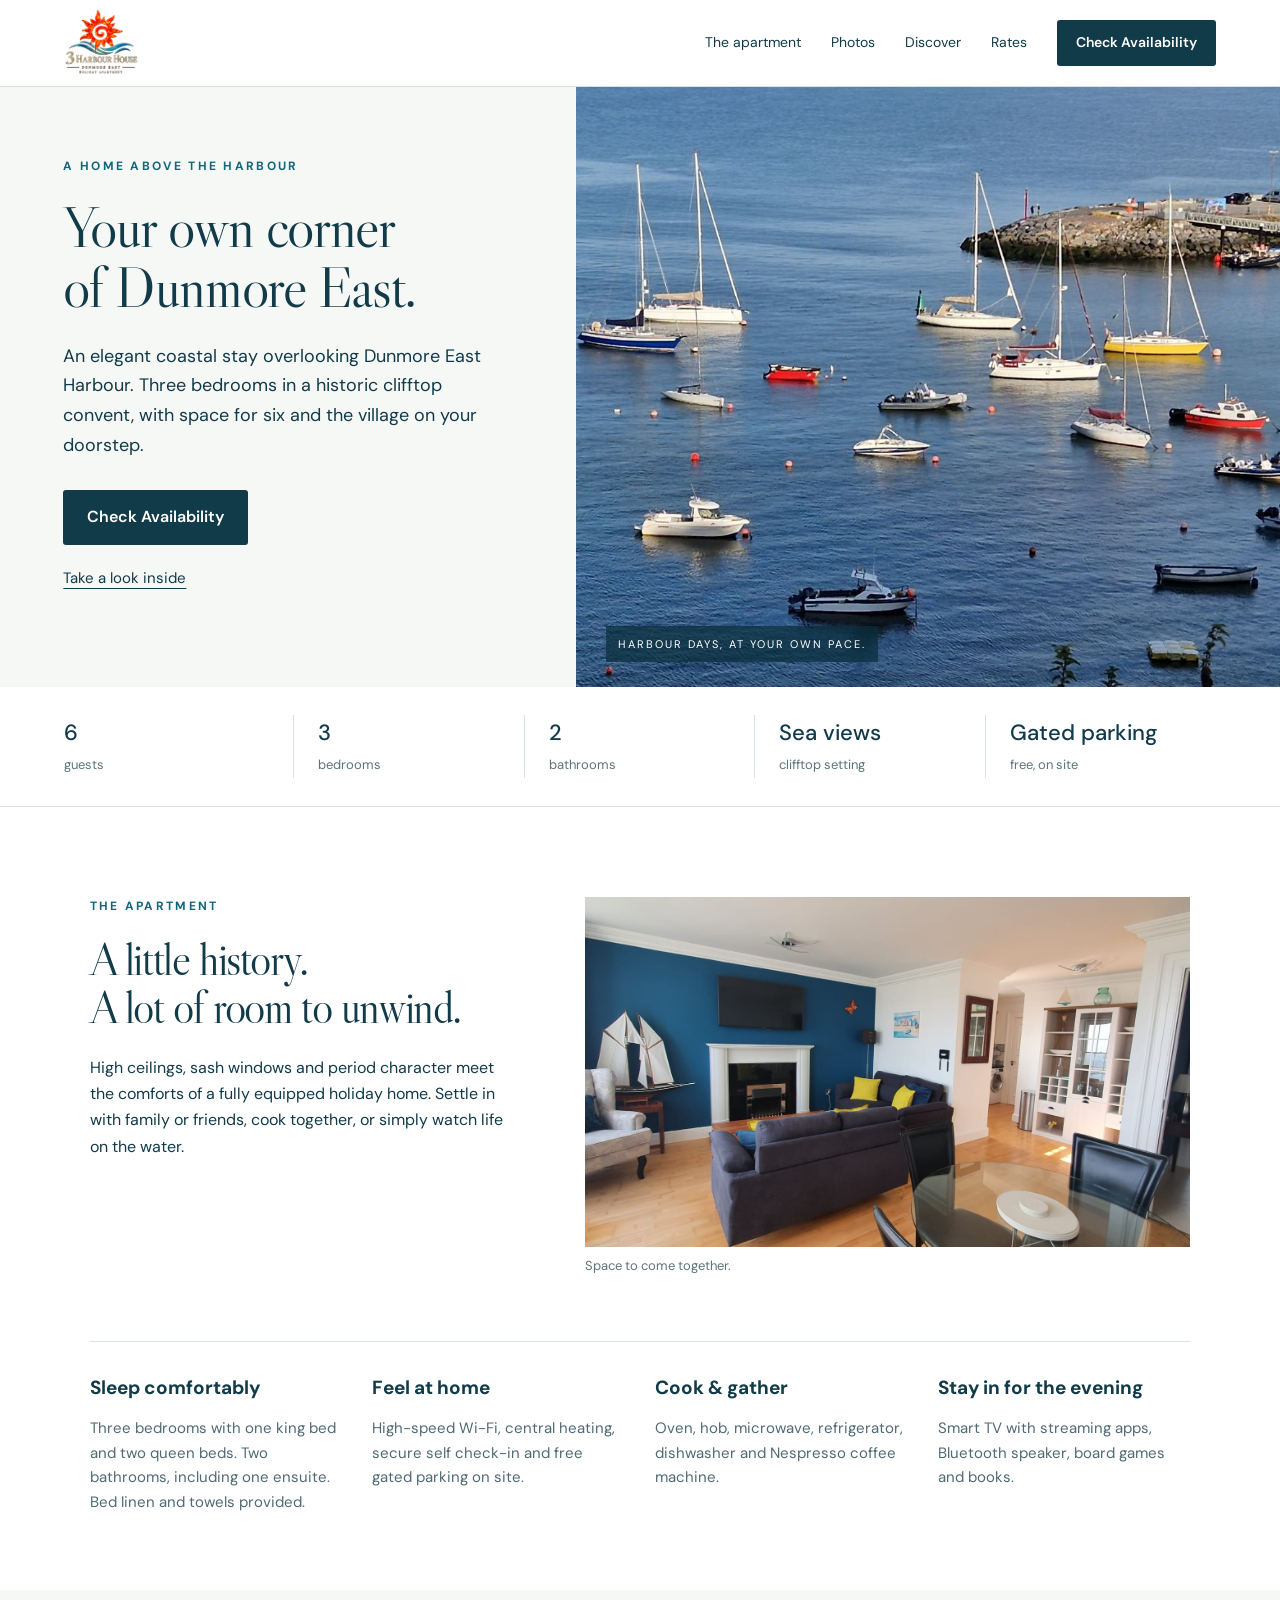
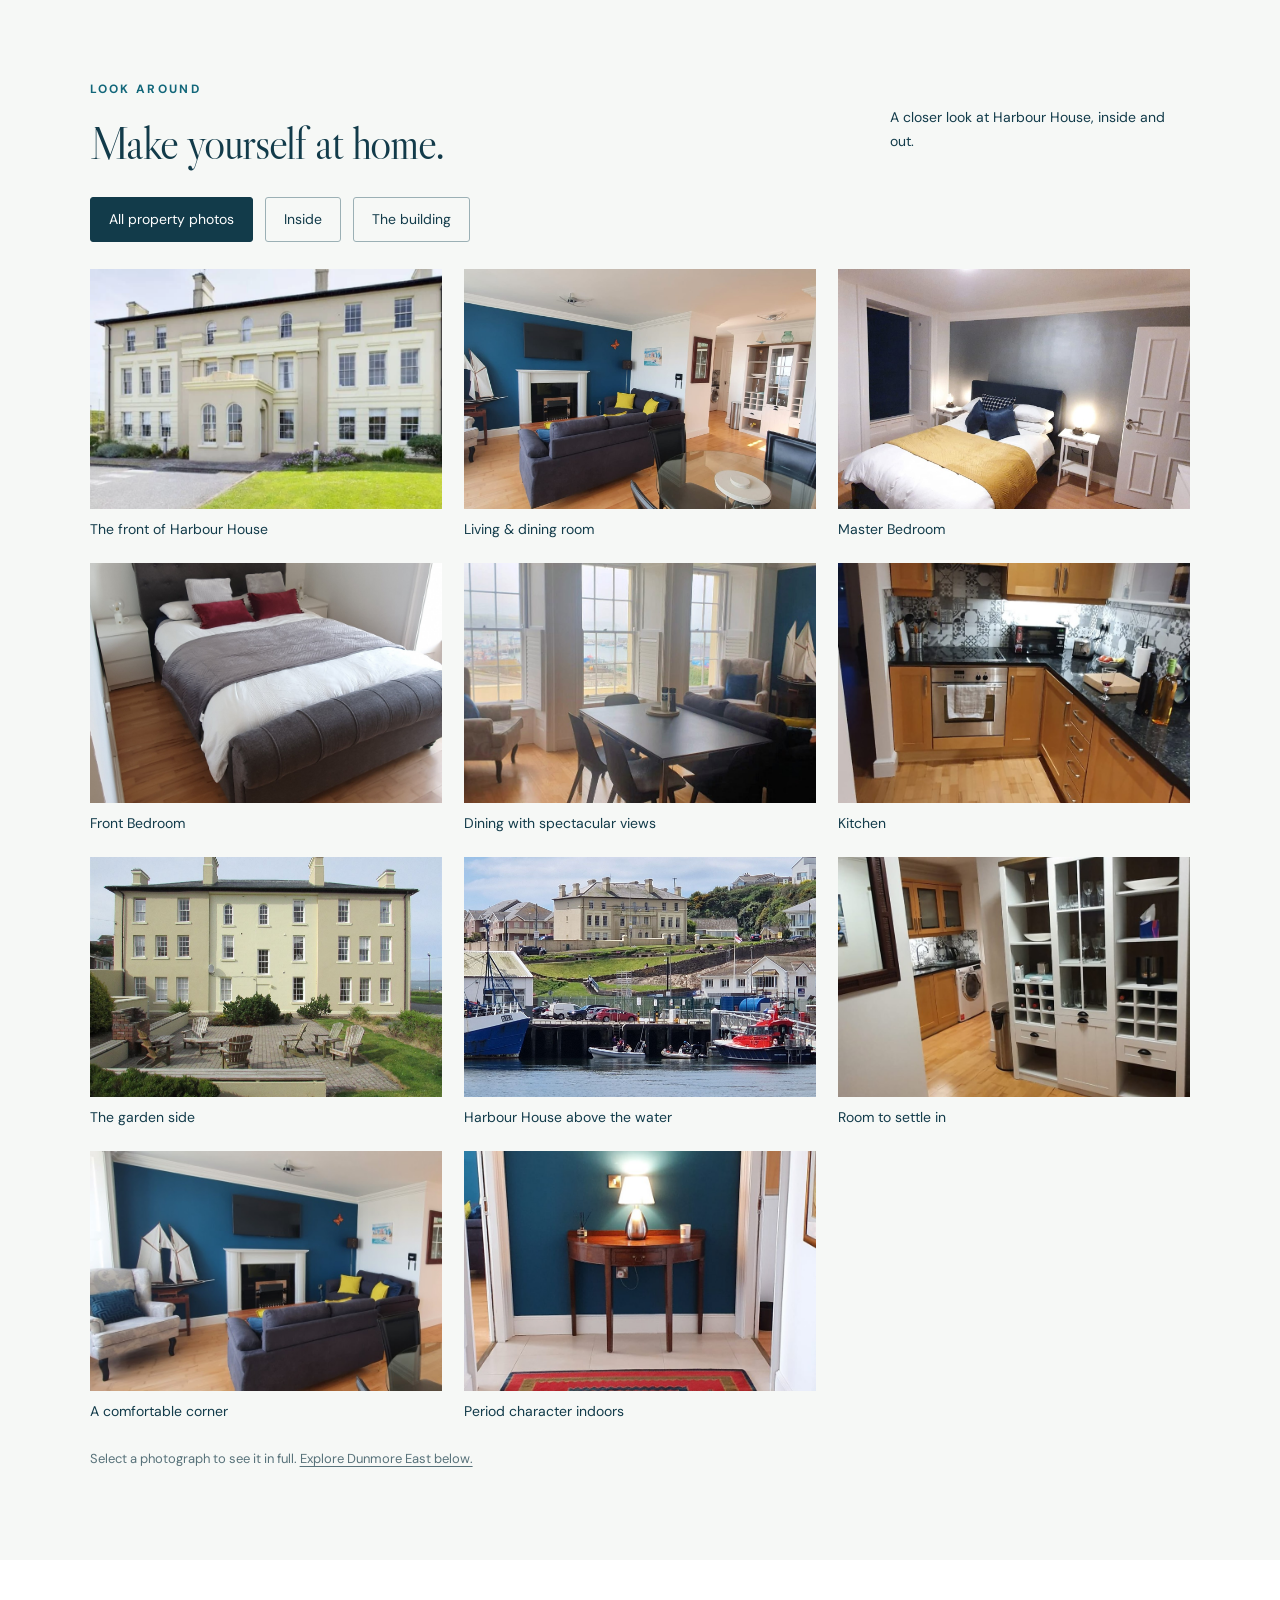
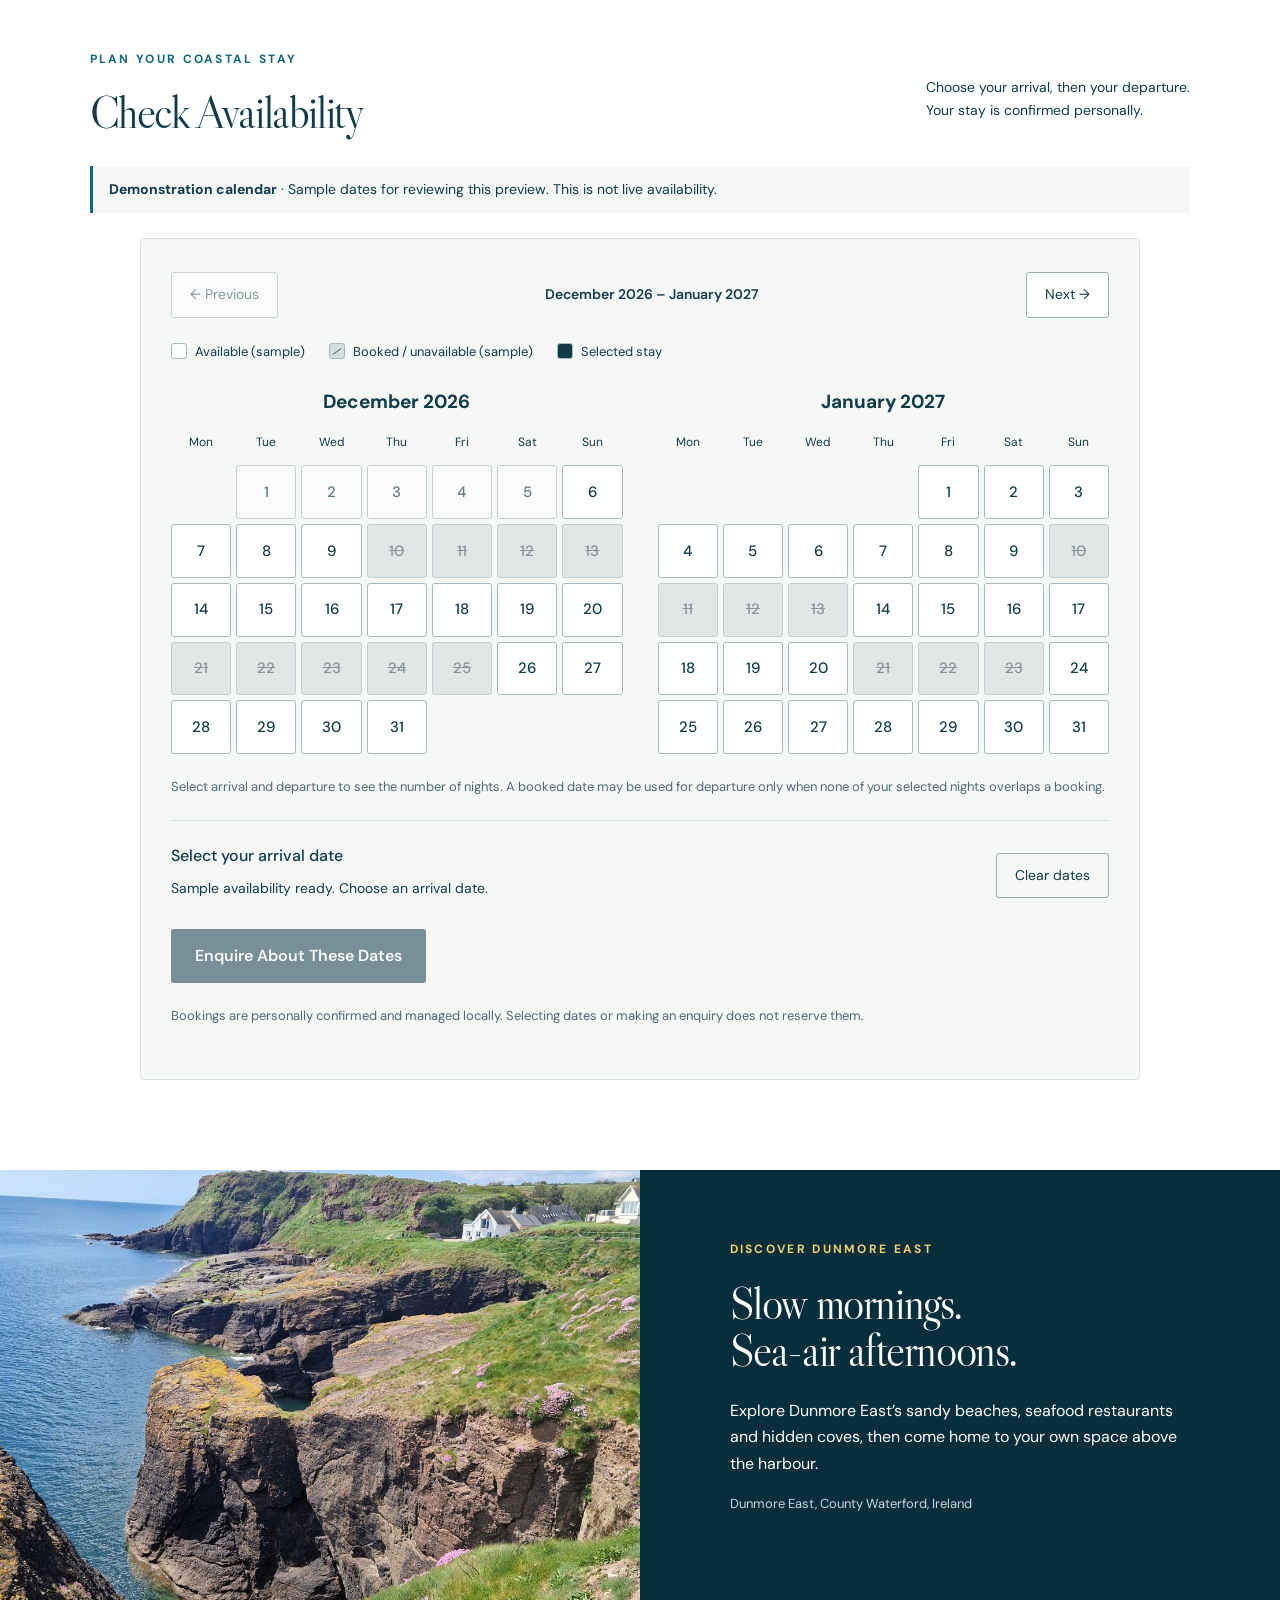
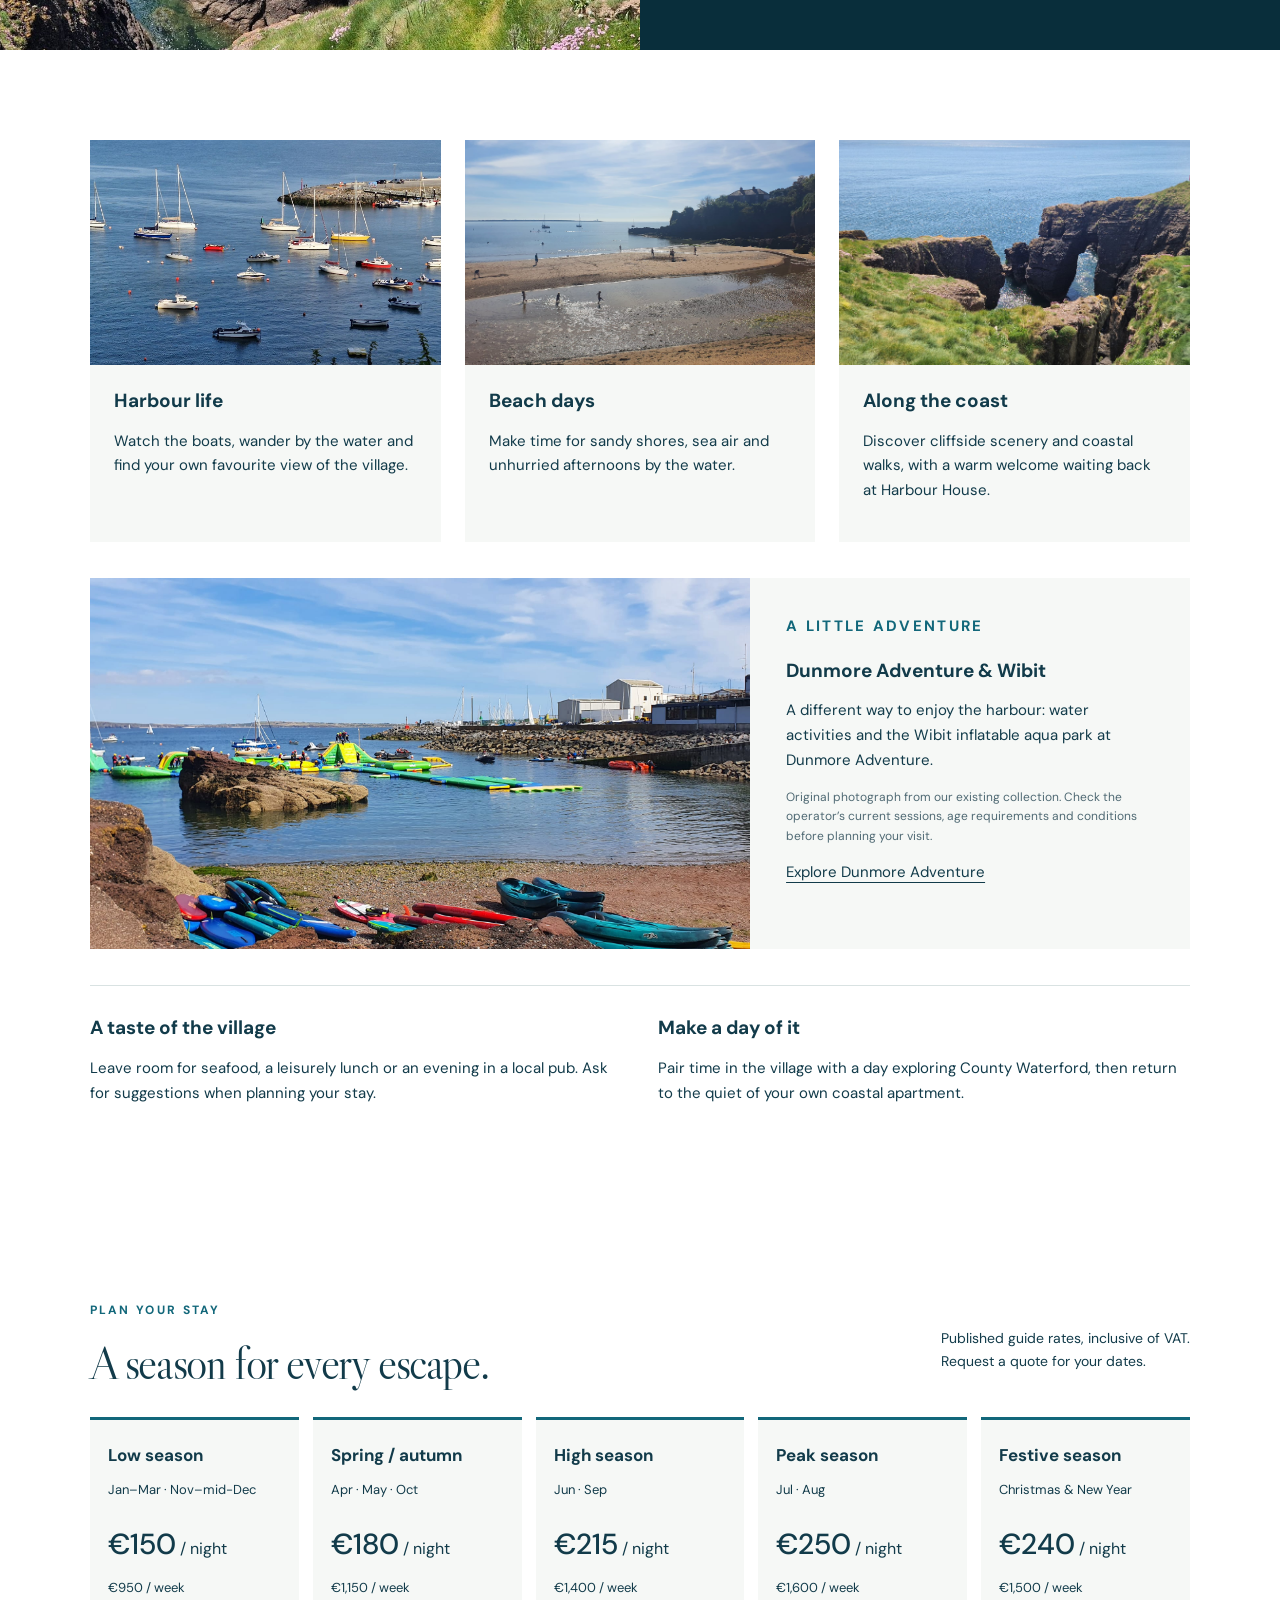
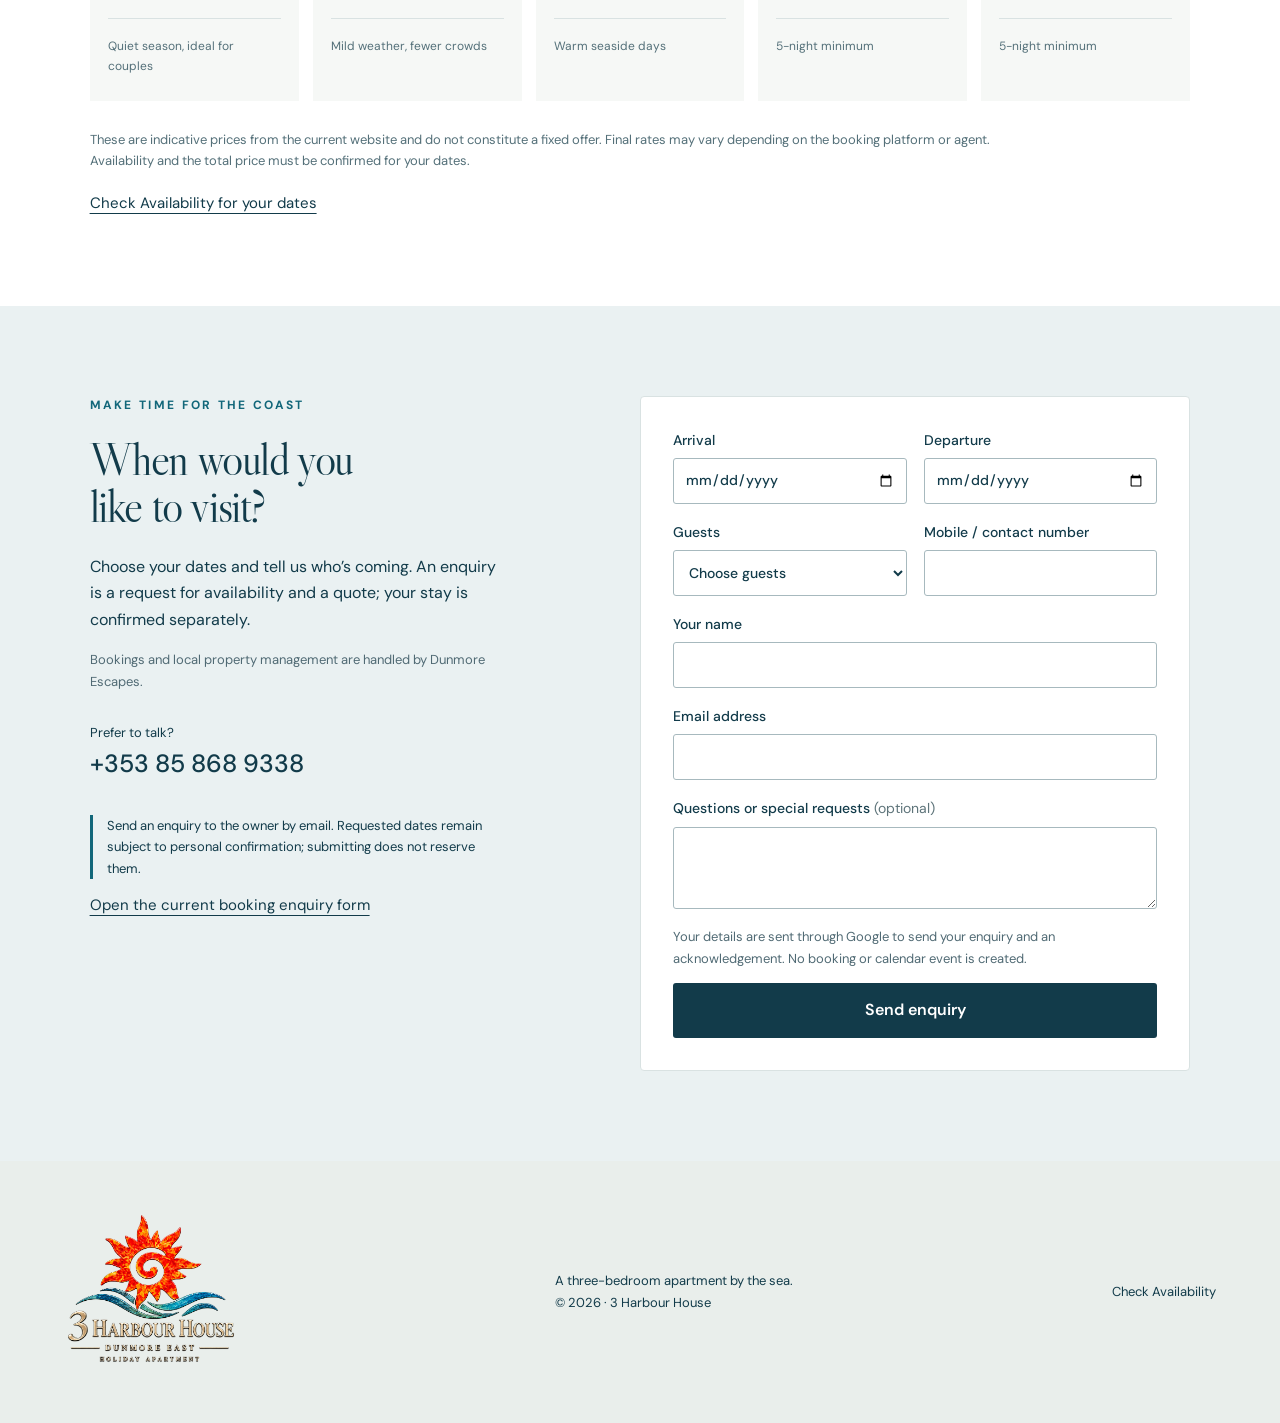
==== index.html @ 3678403d "Replace iframe confirmation with status polling" ====
<!doctype html>
<html lang="en"><head><meta charset="utf-8"><meta name="viewport" content="width=device-width,initial-scale=1"><meta name="robots" content="noindex,nofollow"><meta name="harbour-static-preview" content="true"><meta name="description" content="3 Harbour House: a three-bedroom holiday apartment in Dunmore East, sleeping up to six, with sea views and gated parking."><title>3 Harbour House · Dunmore East</title><link rel="icon" type="image/png" sizes="32x32" href="branding/sun-32.png"><link rel="icon" type="image/png" sizes="16x16" href="branding/sun-16.png"><link rel="icon" type="image/png" sizes="192x192" href="branding/sun-192.png"><link rel="apple-touch-icon" sizes="180x180" href="branding/sun-180.png"><link rel="stylesheet" href="style.css"></head>
<body><a class="skip" href="#main">Skip to content</a>
<header><a class="brand header-crest" href="#home" aria-label="3 Harbour House — home"><img src="branding/harbour-house-crest-transparent.png" width="1254" height="1254" alt="3 Harbour House · Dunmore East · Holiday Apartment"></a><button id="menu" aria-controls="nav" aria-expanded="false">Menu</button><nav id="nav" aria-label="Main navigation"><a href="#stay">The apartment</a><a href="#gallery">Photos</a><a href="#discover">Discover</a><a href="#rates">Rates</a><a class="button small" href="#availability">Check Availability</a></nav></header>
<main id="main"><section class="hero" id="home"><div class="hero-copy"><p class="eyebrow">A HOME ABOVE THE HARBOUR</p><h1>Your own corner<br>of Dunmore East.</h1><p>An elegant coastal stay overlooking Dunmore East Harbour. Three bedrooms in a historic clifftop convent, with space for six and the village on your doorstep.</p><a class="button" href="#availability">Check Availability</a><a class="text-link" href="#gallery">Take a look inside</a></div><div class="hero-photo"><img src="photos/1.jpg" alt="Sailing boats moored in Dunmore East harbour" fetchpriority="high"><span>HARBOUR DAYS, AT YOUR OWN PACE.</span></div></section>
<div class="facts" aria-label="Property summary"><div><strong>6</strong><span>guests</span></div><div><strong>3</strong><span>bedrooms</span></div><div><strong>2</strong><span>bathrooms</span></div><div><strong>Sea views</strong><span>clifftop setting</span></div><div><strong>Gated parking</strong><span>free, on site</span></div></div>
<section id="stay" class="section stay"><div class="section-intro"><p class="eyebrow">THE APARTMENT</p><h2>A little history.<br>A lot of room to unwind.</h2><p>High ceilings, sash windows and period character meet the comforts of a fully equipped holiday home. Settle in with family or friends, cook together, or simply watch life on the water.</p></div><figure class="living"><img src="photos/36.jpg" alt="Apartment living and dining room with a blue feature wall, sofas and wooden floor" loading="lazy"><figcaption>Space to come together.</figcaption></figure><div class="amenities"><article><h3>Sleep comfortably</h3><p>Three bedrooms with one king bed and two queen beds. Two bathrooms, including one ensuite. Bed linen and towels provided.</p></article><article><h3>Feel at home</h3><p>High-speed Wi-Fi, central heating, secure self check-in and free gated parking on site.</p></article><article><h3>Cook &amp; gather</h3><p>Oven, hob, microwave, refrigerator, dishwasher and Nespresso coffee machine.</p></article><article><h3>Stay in for the evening</h3><p>Smart TV with streaming apps, Bluetooth speaker, board games and books.</p></article></div></section>
<section id="gallery" class="section gallery-section"><div class="section-heading"><div><p class="eyebrow">LOOK AROUND</p><h2>Make yourself at home.</h2></div><p>A closer look at Harbour House, inside and out.</p></div><div class="filters" role="group" aria-label="Filter photographs"><button class="active" data-filter="all" aria-pressed="true">All property photos</button><button data-filter="apartment" aria-pressed="false">Inside</button><button data-filter="exterior" aria-pressed="false">The building</button></div><div class="gallery" id="photos"></div><p class="gallery-note">Select a photograph to see it in full. <a href="#discover">Explore Dunmore East below.</a></p></section>
<section id="availability" class="section availability-section">
<div class="section-heading"><div><p class="eyebrow">PLAN YOUR COASTAL STAY</p><h2>Check Availability</h2></div><p>Choose your arrival, then your departure.<br>Your stay is confirmed personally.</p></div>
<p class="demo-notice"><strong>Demonstration calendar</strong> · Sample dates for reviewing this preview. This is not live availability.</p>
<div class="calendar-shell"><div class="calendar-toolbar"><button id="previous-month" class="secondary" aria-label="Previous month">← Previous</button><p id="calendar-period"></p><button id="next-month" class="secondary" aria-label="Next month">Next →</button></div>
<div class="calendar-legend"><span><i class="available-key"></i>Available (sample)</span><span><i class="booked-key"></i>Booked / unavailable (sample)</span><span><i class="selected-key"></i>Selected stay</span></div>
<div id="calendar-months" class="calendar-months"></div>
<p class="calendar-help">Select arrival and departure to see the number of nights. A booked date may be used for departure only when none of your selected nights overlaps a booking.</p>
<div class="date-summary"><div><strong id="selected-dates">Select your arrival date</strong><p id="availability-status" role="status" aria-live="polite"></p></div><button id="clear-dates" class="secondary" type="button">Clear dates</button></div>
<a id="dates-enquiry" class="button" href="#enquire" aria-disabled="true">Enquire About These Dates</a>
<p class="confirmation-note">Bookings are personally confirmed and managed locally. Selecting dates or making an enquiry does not reserve them.</p></div></section>
<section class="coast-section" id="discover"><img src="photos/8.jpg" alt="Rocky coastline and blue sea near Dunmore East" loading="lazy"><div><p class="eyebrow">DISCOVER DUNMORE EAST</p><h2>Slow mornings.<br>Sea-air afternoons.</h2><p>Explore Dunmore East’s sandy beaches, seafood restaurants and hidden coves, then come home to your own space above the harbour.</p><p class="coast-small">Dunmore East, County Waterford, Ireland</p></div></section>
<section class="section discover-details" aria-label="Experiences in Dunmore East">
<div class="destination-grid">
<article><img src="photos/1.jpg" alt="Sailing boats at anchor in Dunmore East harbour" loading="lazy"><div><h3>Harbour life</h3><p>Watch the boats, wander by the water and find your own favourite view of the village.</p></div></article>
<article><img src="photos/33.jpg" alt="The sandy beach and sheltered water at Dunmore East" loading="lazy"><div><h3>Beach days</h3><p>Make time for sandy shores, sea air and unhurried afternoons by the water.</p></div></article>
<article><img src="photos/25.jpg" alt="Rocky cliffs and coastal scenery near Dunmore East" loading="lazy"><div><h3>Along the coast</h3><p>Discover cliffside scenery and coastal walks, with a warm welcome waiting back at Harbour House.</p></div></article>
</div>
<article class="adventure-feature"><img src="photos/32.jpg" alt="The inflatable Wibit water park at Dunmore Adventure, with kayaks on the shore" loading="lazy"><div><p class="eyebrow">A LITTLE ADVENTURE</p><h3>Dunmore Adventure &amp; Wibit</h3><p>A different way to enjoy the harbour: water activities and the Wibit inflatable aqua park at Dunmore Adventure.</p><p class="small-print">Original photograph from our existing collection. Check the operator’s current sessions, age requirements and conditions before planning your visit.</p><a class="text-link" href="https://dunmoreadventure.com/" target="_blank" rel="noopener">Explore Dunmore Adventure</a></div></article>
<div class="local-notes"><article><h3>A taste of the village</h3><p>Leave room for seafood, a leisurely lunch or an evening in a local pub. Ask for suggestions when planning your stay.</p></article><article><h3>Make a day of it</h3><p>Pair time in the village with a day exploring County Waterford, then return to the quiet of your own coastal apartment.</p></article></div>
</section>
<section id="rates" class="section rates-section"><div class="section-heading"><div><p class="eyebrow">PLAN YOUR STAY</p><h2>A season for every escape.</h2></div><p>Published guide rates, inclusive of VAT.<br>Request a quote for your dates.</p></div><div class="rates"><article><h3>Low season</h3><p>Jan–Mar · Nov–mid-Dec</p><div><strong>€150</strong> / night</div><p>€950 / week</p><small>Quiet season, ideal for couples</small></article><article><h3>Spring / autumn</h3><p>Apr · May · Oct</p><div><strong>€180</strong> / night</div><p>€1,150 / week</p><small>Mild weather, fewer crowds</small></article><article><h3>High season</h3><p>Jun · Sep</p><div><strong>€215</strong> / night</div><p>€1,400 / week</p><small>Warm seaside days</small></article><article><h3>Peak season</h3><p>Jul · Aug</p><div><strong>€250</strong> / night</div><p>€1,600 / week</p><small>5-night minimum</small></article><article><h3>Festive season</h3><p>Christmas &amp; New Year</p><div><strong>€240</strong> / night</div><p>€1,500 / week</p><small>5-night minimum</small></article></div><p class="rate-note">These are indicative prices from the current website and do not constitute a fixed offer. Final rates may vary depending on the booking platform or agent. Availability and the total price must be confirmed for your dates.</p><a href="#availability" class="text-link">Check Availability for your dates</a></section>
<section id="enquire" class="section enquiry"><div><p class="eyebrow">MAKE TIME FOR THE COAST</p><h2>When would you<br>like to visit?</h2><p>Choose your dates and tell us who’s coming. An enquiry is a request for availability and a quote; your stay is confirmed separately.</p><p class="management-note">Bookings and local property management are handled by Dunmore Escapes.</p><div class="contact"><span>Prefer to talk?</span><a href="tel:+353858689338">+353 85 868 9338</a></div><p class="preview-note">Preview form: no email is sent, no enquiry is saved and no booking is created.</p><a class="text-link" href="https://docs.google.com/forms/d/e/1FAIpQLSeKskp4Ye8razzIaFLXCkjdlcFkIigzbh7-jBtbgUJcBbzQbQ/viewform" target="_blank" rel="noopener">Open the current booking enquiry form</a></div><form id="enquiry-form"><div class="form-row"><label>Arrival<input type="date" name="arrival" required></label><label>Departure<input type="date" name="departure" required></label></div><div class="form-row"><label>Guests<select name="guests" required><option value="">Choose guests</option><option>1</option><option>2</option><option>3</option><option>4</option><option>5</option><option>6</option></select></label><label>Mobile / contact number<input type="tel" name="phone" autocomplete="tel" maxlength="40" required></label></div><label>Your name<input name="name" autocomplete="name" maxlength="100" required></label><label>Email address<input type="email" name="email" autocomplete="email" maxlength="254" required></label><label>Questions or special requests <span>(optional)</span><textarea name="message" rows="3" maxlength="2000"></textarea></label><div class="form-trap" aria-hidden="true"><label>Leave this empty<input name="website" tabindex="-1" autocomplete="off"></label></div><p class="form-privacy">Your details are used to respond to this enquiry. In this preview, no email is sent and your enquiry is not saved.</p><p id="form-error" role="alert"></p><button class="button" type="submit">Submit preview enquiry</button><div id="draft" hidden><span class="result-label">ENQUIRY PREVIEW</span><h3 tabindex="-1" id="enquiry-result">Thank you for your enquiry</h3><p id="result-intro" role="status">Your request is ready to review. This is a demonstration: no email has been sent.</p><p id="result-stay"></p><p>Your stay is not confirmed until you receive booking confirmation.</p><p id="result-next">Once email delivery is connected, we will confirm availability and booking details with you shortly. To enquire now, use the current booking enquiry form or phone number.</p><details class="enquiry-details"><summary>Review enquiry details</summary><pre id="draft-text"></pre><button type="button" id="copy" class="secondary">Copy enquiry</button><p id="copy-status" role="status"></p></details></div></form></section>
</main><footer><a class="footer-crest" href="#home" aria-label="3 Harbour House — back to top"><img src="branding/harbour-house-crest-transparent.png" width="150" height="150" alt="3 Harbour House · Dunmore East · Holiday Apartment"></a><p>A three-bedroom apartment by the sea.<br>© 2026 · 3 Harbour House</p><a href="#availability">Check Availability</a></footer><a class="mobile-cta" href="#availability">Check Availability</a><dialog id="lightbox"><button id="close-photo" aria-label="Close photograph">Close</button><img id="large-photo" alt=""><p id="photo-caption"></p><div><button id="prev-photo">Previous</button><span id="photo-count"></span><button id="next-photo">Next</button></div></dialog><script src="enquiry-config.js?v=google-enquiry-5"></script><script src="availability.js?v=google-enquiry-5"></script><script src="app.js"></script></body></html>
---- style.css ----
@import url('https://fonts.googleapis.com/css2?family=DM+Sans:wght@400;500;600;700&family=Libre+Caslon+Display&display=swap');
:root{--ink:#123b4a;--navy:#092e3b;--sea:#12677a;--yellow:#f0ce72;--paper:#f6f8f6;--line:#d9e2e2}*{box-sizing:border-box}html{scroll-behavior:smooth;scroll-padding-top:110px}body{margin:0;color:var(--ink);font-family:'DM Sans',Arial,sans-serif;font-size:16px;line-height:1.65;background:white}a{color:inherit;text-decoration:none}button,input,select,textarea{font:inherit}button,a,input,select,textarea{touch-action:manipulation}button{cursor:pointer}a:focus-visible,button:focus-visible{outline:3px solid #c29229;outline-offset:5px}img{display:block;width:100%;object-fit:cover}header{display:flex;justify-content:space-between;align-items:center;padding:22px 5%;background:white;position:sticky;top:0;z-index:5;border-bottom:1px solid var(--line)}.brand{display:flex;gap:13px;align-items:center;line-height:1.3;font-weight:600;font-size:16px;letter-spacing:1.5px}.brand-number{font-family:'Libre Caslon Display',Georgia,serif;font-size:46px;border:1px solid var(--ink);width:48px;height:55px;text-align:center;line-height:1.1}.brand small{display:block;font-size:10px;letter-spacing:2.2px;margin-top:5px}nav{display:flex;gap:30px;align-items:center;font-size:14px}nav>a:hover,.text-link:hover{text-decoration:underline}.button{display:inline-block;border:0;border-radius:3px;background:var(--ink);color:white;font-weight:600;padding:16px 24px;text-align:center;line-height:1.4}.button:hover{background:var(--sea)}.button.small{padding:13px 19px}#menu{display:none}.hero{display:grid;grid-template-columns:45% 55%;min-height:600px;background:var(--paper)}.hero-copy{padding:70px 11% 35px}.eyebrow{font-size:12px;font-weight:700;letter-spacing:2.3px;margin:0 0 20px;color:var(--sea)}h1,h2{font-family:'Libre Caslon Display',Georgia,serif;font-weight:400;line-height:1.05;letter-spacing:-1.4px;margin:0 0 24px}h1{font-size:clamp(44px,4.5vw,70px)}h2{font-size:clamp(36px,3.5vw,54px)}h3{font-size:19px;line-height:1.3;margin:0 0 13px}.hero-copy>p:not(.eyebrow){max-width:420px;font-size:18px;margin-bottom:30px}.text-link{font-size:15px;text-decoration:underline;text-underline-offset:5px;display:inline-block}.hero-copy .text-link{display:block;margin-top:21px}.hero-caption{border-top:1px solid var(--line);margin-top:36px;padding-top:17px;font-size:12px;letter-spacing:1px}.hero-photo{position:relative;min-height:560px;overflow:hidden}.hero-photo img{height:100%;position:absolute;object-position:50% 50%}.hero-photo span{position:absolute;bottom:25px;left:30px;font-size:11px;letter-spacing:2px;color:white;background:rgba(9,46,59,.7);padding:9px 12px}.facts{display:grid;grid-template-columns:repeat(5,1fr);padding:28px 5%;border-bottom:1px solid var(--line)}.facts div{border-right:1px solid var(--line);padding-left:24px}.facts div:first-child{padding-left:0}.facts div:last-child{border:0}.facts strong{display:block;font-size:22px;font-weight:500}.facts span{font-size:13px;color:#5e747a}.section{padding:90px 7%;scroll-margin-top:20px}.stay{display:grid;grid-template-columns:40% 55%;gap:5%;background:white}.section-intro p:not(.eyebrow){max-width:420px}.living{margin:0}.living img{height:350px}.living figcaption{font-size:13px;margin-top:8px;color:#5e747a}.amenities{grid-column:1/-1;display:grid;grid-template-columns:repeat(4,1fr);gap:30px;border-top:1px solid var(--line);padding-top:34px;margin-top:35px}.amenities p{font-size:15px;color:#506a74}.gallery-section{background:var(--paper)}.section-heading{display:flex;justify-content:space-between;gap:30px;align-items:end;margin-bottom:30px}.section-heading h2{margin:0}.section-heading>p{max-width:300px;font-size:14px}.filters{display:flex;gap:12px;margin-bottom:27px;flex-wrap:wrap}.filters button,.secondary{border:1px solid #9bb0b5;background:transparent;color:var(--ink);border-radius:3px;padding:10px 18px;font-size:14px}.filters .active{background:var(--ink);color:white;border-color:var(--ink)}.gallery{display:grid;grid-template-columns:repeat(3,1fr);gap:22px}.gallery button{display:block;border:0;padding:0;background:transparent;color:var(--ink);text-align:left}.gallery img{height:240px;transition:filter .2s}.gallery button:hover img{filter:brightness(.92)}.gallery span{display:block;font-size:14px;padding-top:9px}.gallery-note{font-size:13px;color:#58727a;margin:25px 0 0}.coast-section{display:grid;grid-template-columns:50% 50%;background:var(--navy);color:white}.coast-section>img{height:480px}.coast-section>div{padding:70px 14% 40px}.coast-section .eyebrow{color:var(--yellow)}.coast-small{font-size:13px;color:#c6d8dd}.rates{display:grid;grid-template-columns:repeat(5,1fr);gap:14px}.rates article{border-top:3px solid var(--sea);background:var(--paper);padding:24px 18px}.rates h3{font-size:17px}.rates article>p{font-size:13px;margin:8px 0 20px}.rates strong{font-size:29px;font-weight:500}.rates small{font-size:12px;color:#547079;display:block;border-top:1px solid var(--line);padding-top:18px}.rate-note{font-size:13px;max-width:900px;margin:28px 0 18px;color:#547079}.enquiry{background:#eaf1f2;display:grid;grid-template-columns:43% 50%;gap:7%}.enquiry>div>p{max-width:410px}.contact{margin:30px 0}.contact span{display:block;font-size:13px}.contact a{font-size:25px;font-weight:500}.preview-note{font-size:13px;border-left:3px solid var(--sea);padding-left:14px}form{background:white;padding:32px;border:1px solid var(--line);border-radius:4px}label{display:block;font-size:14px;font-weight:500;margin-bottom:17px}label span{font-weight:400;color:#5e747a}input,select,textarea{display:block;margin-top:6px;width:100%;min-width:0;border:1px solid #a7b9be;border-radius:3px;background:white;padding:11px;color:var(--ink);line-height:1.4;min-height:46px}.form-row{display:grid;grid-template-columns:1fr 1fr;gap:17px}#form-error{font-size:14px;color:#a02525}form .button{width:100%}#draft{margin-top:25px;border-top:1px solid var(--line);padding-top:25px}#draft p{font-size:14px}pre{font-family:inherit;font-size:14px;white-space:pre-wrap;overflow-wrap:anywhere;background:var(--paper);padding:15px}footer{display:flex;justify-content:space-between;align-items:center;gap:30px;padding:45px 5%}footer p,footer>a:last-child{font-size:13px}.mobile-cta{display:none}.skip{position:absolute;top:-80px;background:white;padding:12px;z-index:20}.skip:focus{top:0}dialog{border:0;background:var(--navy);color:white;padding:24px;max-width:95vw;width:1000px;max-height:95vh}dialog::backdrop{background:rgba(0,0,0,.85)}dialog img{height:65vh;object-fit:contain}dialog button{background:white;border:0;border-radius:3px;padding:9px 18px;color:var(--ink)}#close-photo{float:right;margin-bottom:15px}dialog>div{display:flex;justify-content:center;gap:25px;align-items:center}dialog p{text-align:center;margin:12px 0}
@media(max-width:1000px){nav{gap:18px}.hero-copy{padding:50px 9% 30px}.rates{grid-template-columns:repeat(3,1fr)}.amenities{grid-template-columns:1fr 1fr}.gallery img{height:190px}.coast-section>div{padding:55px 10%}.facts div{padding-left:15px}}
@media(max-width:700px){html{scroll-padding-top:90px}.brand{font-size:12px;gap:10px}.brand small{font-size:8px;letter-spacing:1.5px}.brand-number{font-size:34px;width:36px;height:41px}header{padding:15px 5%}#menu{display:block;background:white;border:1px solid var(--line);padding:9px 12px;border-radius:3px;font-size:14px}nav{display:none;position:absolute;top:100%;left:0;right:0;background:white;padding:24px 5%;border-bottom:1px solid var(--line);flex-direction:column;align-items:stretch}nav.open{display:flex}.hero{display:flex;flex-direction:column;min-height:0}.hero-copy{padding:38px 7% 30px}.eyebrow{font-size:11px;margin-bottom:15px}h1{font-size:48px}h2{font-size:40px}.hero-copy>p:not(.eyebrow){font-size:16px;margin-bottom:24px}.hero-copy .button{width:100%}.hero-copy .text-link{text-align:center;margin-top:17px}.hero-caption{display:none}.hero-photo{min-height:260px}.hero-photo span{left:20px;bottom:16px;font-size:9px}.facts{grid-template-columns:repeat(3,1fr);gap:20px;padding:24px 7%}.facts div{padding:0;border:0}.facts strong{font-size:19px}.facts span{font-size:12px}.facts div:nth-child(n+4){grid-column:span 1}.section{padding:55px 7%}.stay{display:block}.living{margin-top:28px}.living img{height:250px}.amenities{grid-template-columns:1fr;gap:16px;margin-top:25px;padding-top:25px}.amenities p{margin-bottom:8px}.section-heading{display:block;margin-bottom:24px}.section-heading>p{margin-top:20px}.gallery{grid-template-columns:1fr 1fr;gap:18px 14px}.gallery img{height:150px}.gallery span{font-size:12px;line-height:1.4}.filters{gap:8px}.filters button{padding:9px 12px;font-size:13px}.coast-section{display:flex;flex-direction:column}.coast-section>img{height:260px}.coast-section>div{padding:40px 7%}.rates{grid-template-columns:1fr 1fr;gap:12px}.rates article{padding:20px 13px}.rates article:last-child{grid-column:1/-1}.rates strong{font-size:26px}.rates h3{font-size:16px}.rates article>p{font-size:12px}.enquiry{display:block}.enquiry form{margin-top:30px;padding:22px 18px}.form-row{gap:10px}.contact a{font-size:24px}footer{display:block;padding:35px 7% 100px}footer p{margin:25px 0}.mobile-cta{display:block;position:fixed;bottom:0;left:0;right:0;padding:14px;background:var(--ink);color:white;text-align:center;font-size:15px;font-weight:600;z-index:4;box-shadow:0 -3px 12px #0002}dialog{padding:16px}dialog img{height:55vh}dialog>div{gap:12px}dialog button{font-size:14px;padding:9px 12px}}
@media(prefers-reduced-motion:reduce){html{scroll-behavior:auto}.gallery img{transition:none}}

.availability-section{background:white}.demo-notice{font-size:14px;border-left:3px solid var(--sea);padding:12px 16px;background:var(--paper);margin:0 0 25px}.calendar-shell{max-width:1000px;margin:auto;border:1px solid var(--line);border-radius:4px;padding:30px;background:var(--paper)}.calendar-toolbar{display:flex;align-items:center;justify-content:space-between;gap:15px}.calendar-toolbar p{font-size:14px;font-weight:600;text-align:center}.calendar-toolbar .secondary{background:white}.calendar-legend{display:flex;gap:24px;flex-wrap:wrap;font-size:13px;margin:20px 0 28px}.calendar-legend span{display:flex;align-items:center;gap:8px}.calendar-legend i{display:inline-block;width:16px;height:16px;border-radius:3px;border:1px solid #a7b9be}.available-key{background:white}.booked-key{background:#d7dfe0;position:relative}.booked-key:after{content:'';position:absolute;left:2px;right:2px;top:7px;border-top:1px solid #56646a;transform:rotate(-35deg)}.selected-key{background:var(--ink)}.calendar-months{display:grid;grid-template-columns:1fr 1fr;gap:35px}.calendar-month h3{text-align:center;margin-bottom:18px}.calendar-grid{display:grid;grid-template-columns:repeat(7,minmax(0,1fr));gap:5px}.weekday{text-align:center;font-size:12px;margin-bottom:8px}.calendar-day{position:relative;aspect-ratio:1;min-height:44px;padding:0;border:1px solid #a7b9be;border-radius:3px;background:white;color:var(--ink);font-size:15px;font-weight:500}.calendar-day:hover:not(:disabled){border:2px solid var(--sea);background:#edf6f7}.calendar-day.booked{background:#d7dfe0;color:#526167;text-decoration:line-through}.calendar-day:disabled{cursor:default;opacity:.65}.calendar-day.selected,.calendar-day.selected:hover{background:var(--ink);color:white;border-color:var(--ink);text-decoration:none}.calendar-day.in-stay{background:#d5e9ed;border-color:var(--sea)}.calendar-day.checkout-only{border:2px dashed var(--sea);opacity:1;text-decoration:none}.calendar-help,.confirmation-note{font-size:13px;color:#506a74;margin:22px 0}.date-summary{display:flex;justify-content:space-between;align-items:center;gap:20px;border-top:1px solid var(--line);padding-top:22px;margin-bottom:20px}.date-summary strong{font-weight:500}.date-summary p{font-size:14px;margin:8px 0;min-height:24px}#dates-enquiry[aria-disabled=true]{opacity:.55;cursor:default}button:disabled{cursor:default;opacity:.5}input:focus-visible,textarea:focus-visible,select:focus-visible{outline:3px solid #c29229;outline-offset:2px}#enquiry-result:focus{outline:2px solid var(--sea);outline-offset:4px}
@media(max-width:700px){.calendar-shell{padding:18px 10px}.calendar-months{grid-template-columns:1fr;gap:0}.calendar-toolbar{gap:8px;flex-wrap:wrap}.calendar-toolbar p{order:-1;width:100%;margin:0 0 5px}.calendar-toolbar .secondary{padding:10px 12px;min-height:44px}.calendar-legend{gap:12px;font-size:12px;margin:22px 0}.calendar-month h3{font-size:18px}.calendar-grid{gap:3px}.calendar-day{min-height:40px;font-size:14px}.weekday{font-size:11px}.calendar-help{font-size:12px}.date-summary{display:block}.date-summary .secondary{margin-top:12px}#dates-enquiry{display:block;padding:16px 12px;font-size:14px}.confirmation-note{margin-bottom:0}}
@media(max-width:360px){.availability-section{padding-left:5%;padding-right:5%}.calendar-day{min-height:38px}}

.form-row{grid-template-columns:repeat(2,minmax(0,1fr))}
@media(max-width:380px){.form-row{grid-template-columns:1fr}}

/* October revision: preserve the existing design, add approved artwork and destination content. */
.hero-caption{display:flex;align-items:center;gap:20px;letter-spacing:.3px}.hero-caption img{width:140px;height:140px;object-fit:contain;border-radius:3px}.hero-caption span{font-size:13px;line-height:1.7}.footer-crest img{width:150px;height:150px;object-fit:contain;border-radius:3px}.gallery-note a{text-decoration:underline;text-underline-offset:3px}.destination-grid{display:grid;grid-template-columns:repeat(3,minmax(0,1fr));gap:24px}.destination-grid article{background:var(--paper)}.destination-grid img{height:225px}.destination-grid article>div{padding:24px}.destination-grid p,.adventure-feature p,.local-notes p{font-size:15px}.adventure-feature{display:grid;grid-template-columns:3fr 2fr;margin-top:36px;background:var(--paper)}.adventure-feature>img{height:100%;min-height:300px;object-position:50% 65%}.adventure-feature>div{padding:36px}.adventure-feature .small-print{font-size:12px;color:#506a74}.local-notes{display:grid;grid-template-columns:1fr 1fr;gap:36px;border-top:1px solid var(--line);margin-top:36px;padding-top:30px}.management-note,.form-privacy{font-size:13px;color:#506a74}.form-trap{position:absolute;left:-10000px;top:auto;width:1px;height:1px;overflow:hidden}#draft{background:var(--paper);padding:24px;border-left:3px solid var(--sea);border-top:0;border-radius:3px}.result-label{display:block;letter-spacing:1.8px;font-size:10px;color:var(--sea);font-weight:700;margin-bottom:12px}#enquiry-result{font-family:'Libre Caslon Display',Georgia,serif;font-size:32px;font-weight:400}#result-stay{font-weight:600}#draft pre{padding:0;font-size:13px}.gallery button{min-width:0}nav>a:not(.button){padding:10px 0}dialog{overflow:hidden}dialog img{height:min(60vh,calc(100dvh - 210px))}dialog button{min-height:44px}
@media(max-width:1000px){nav{gap:15px}.hero-caption{gap:14px}.hero-caption img{width:110px;height:110px}.destination-grid img{height:180px}.adventure-feature>div{padding:26px}}
@media(max-width:700px){.hero-caption{display:flex;margin-top:25px;padding-top:20px}.hero-caption img{width:104px;height:104px}.hero-caption span{font-size:12px}.footer-crest img{width:140px;height:140px}.destination-grid{grid-template-columns:1fr;gap:22px}.destination-grid img{height:220px}.destination-grid article>div{padding:22px}.adventure-feature{grid-template-columns:1fr;margin-top:28px}.adventure-feature>img{height:auto;min-height:0;aspect-ratio:16/9}.adventure-feature>div{padding:25px}.local-notes{grid-template-columns:1fr;gap:18px}.calendar-day{min-height:44px}.availability-section{padding-left:3%;padding-right:3%}.calendar-shell{padding:18px 6px}.calendar-grid{gap:2px}.enquiry form{padding:22px 14px}.form-row{grid-template-columns:1fr}.filters button,#menu{min-height:44px}#draft{padding:19px}.mobile-cta{padding-bottom:max(14px,env(safe-area-inset-bottom))}body{padding-bottom:env(safe-area-inset-bottom)}}
@media(max-width:360px){.availability-section{padding-left:2%;padding-right:2%}.calendar-shell{padding-left:3px;padding-right:3px}.calendar-grid{gap:1px}.calendar-day{font-size:13px}.hero-copy h1{font-size:44px}.brand{letter-spacing:1px}}

#draft{scroll-margin-top:105px}.enquiry-details{border-top:1px solid var(--line);margin-top:18px;padding-top:8px}.enquiry-details summary{cursor:pointer;min-height:44px;padding:10px 0;font-size:14px}.enquiry-details summary:focus-visible{outline:3px solid #c29229;outline-offset:2px}

/* Keep seven independent date targets even on a narrow viewport. */
.calendar-day{width:100%;min-width:0;aspect-ratio:auto;height:clamp(44px,4.2vw,60px)}
@media(max-width:700px){.calendar-day{height:44px}}

/* Approved crest, transparent presentation; property photograph remains primary. */
.hero-caption{gap:24px}.hero-caption img{width:180px;height:180px;object-fit:contain;border-radius:0}.footer-crest img{width:172px;height:172px;border-radius:0}body:not(.guest-guide)>footer{background:#e9eeeb}
@media(max-width:700px){.hero-caption{gap:20px}.hero-caption img{width:138px;height:138px}.footer-crest img{width:152px;height:152px}}

/* Targeted header logo placement; retain existing navigation and mobile menu. */
body:not(.guest-guide)>header{padding-top:6px;padding-bottom:6px}.header-crest{flex-shrink:0}.header-crest img{display:block;width:74px;height:74px;object-fit:contain}@media(max-width:700px){.header-crest img{width:68px;height:68px}}
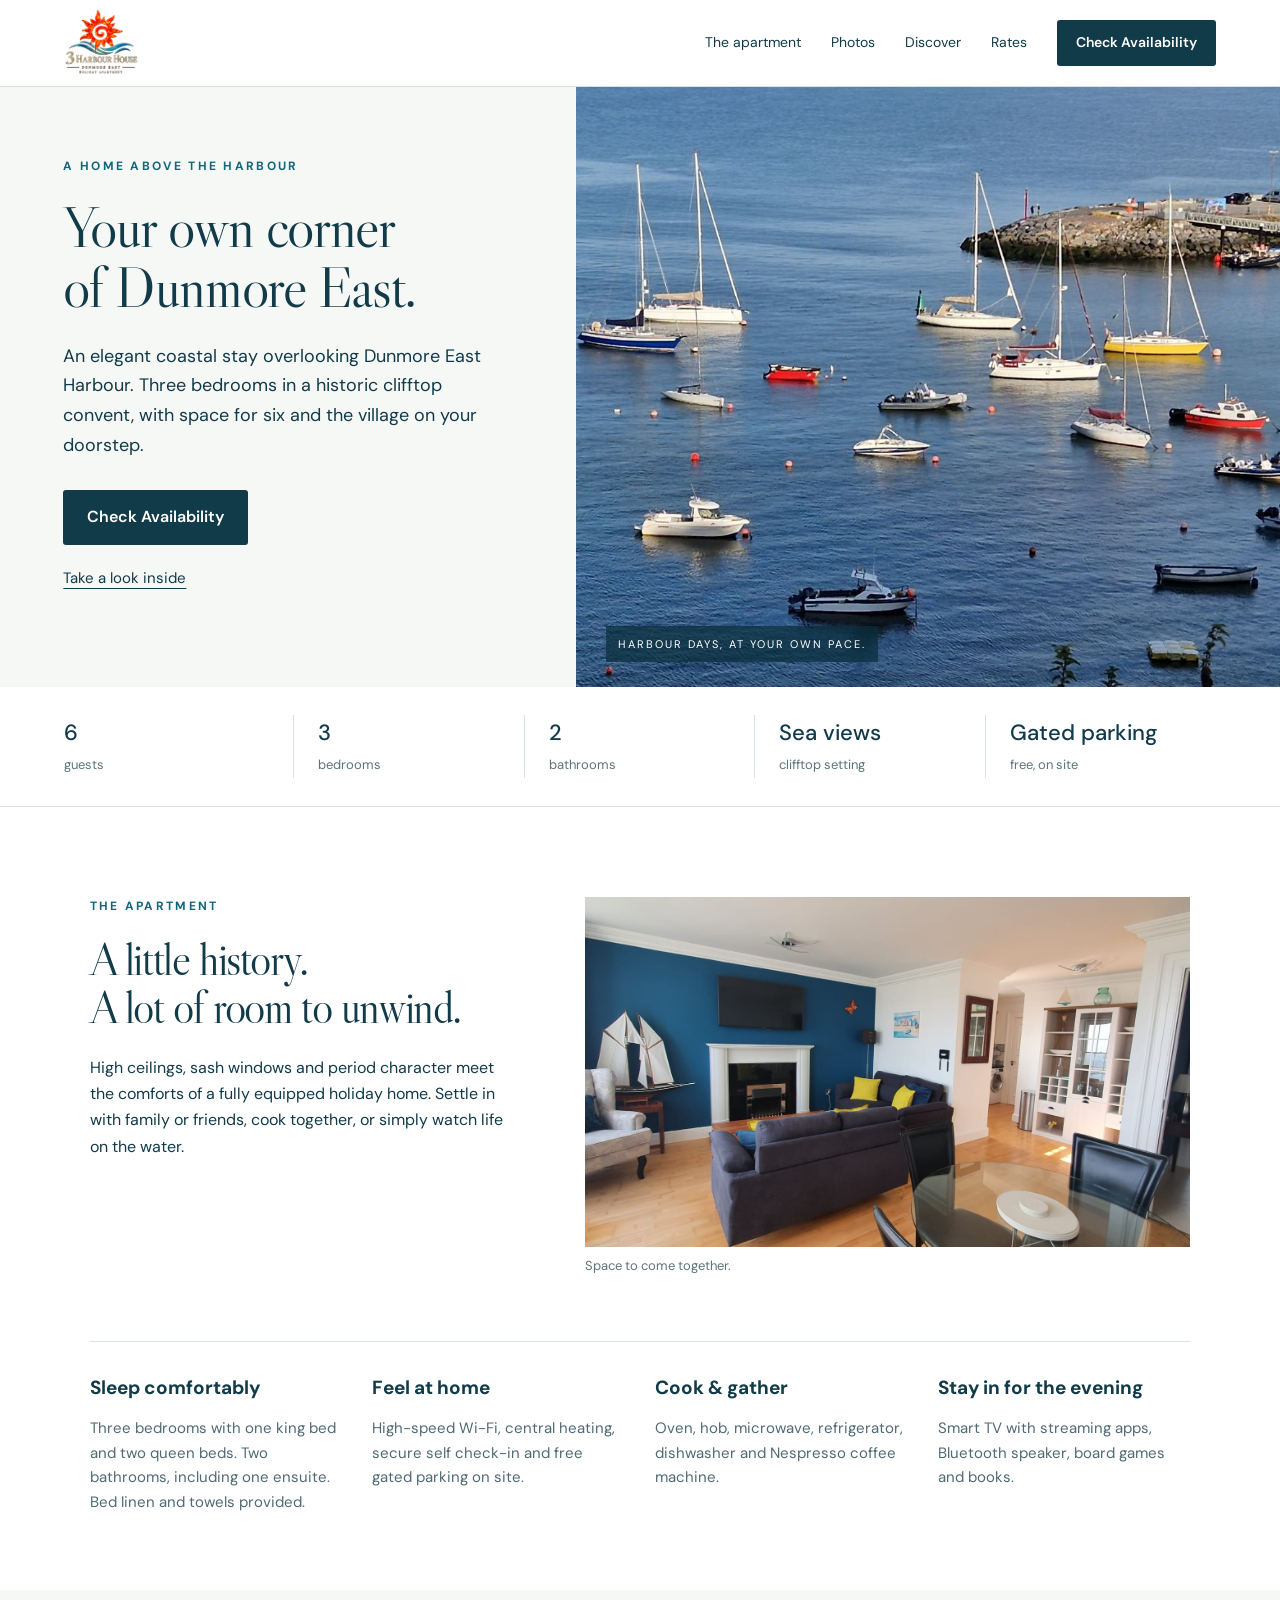
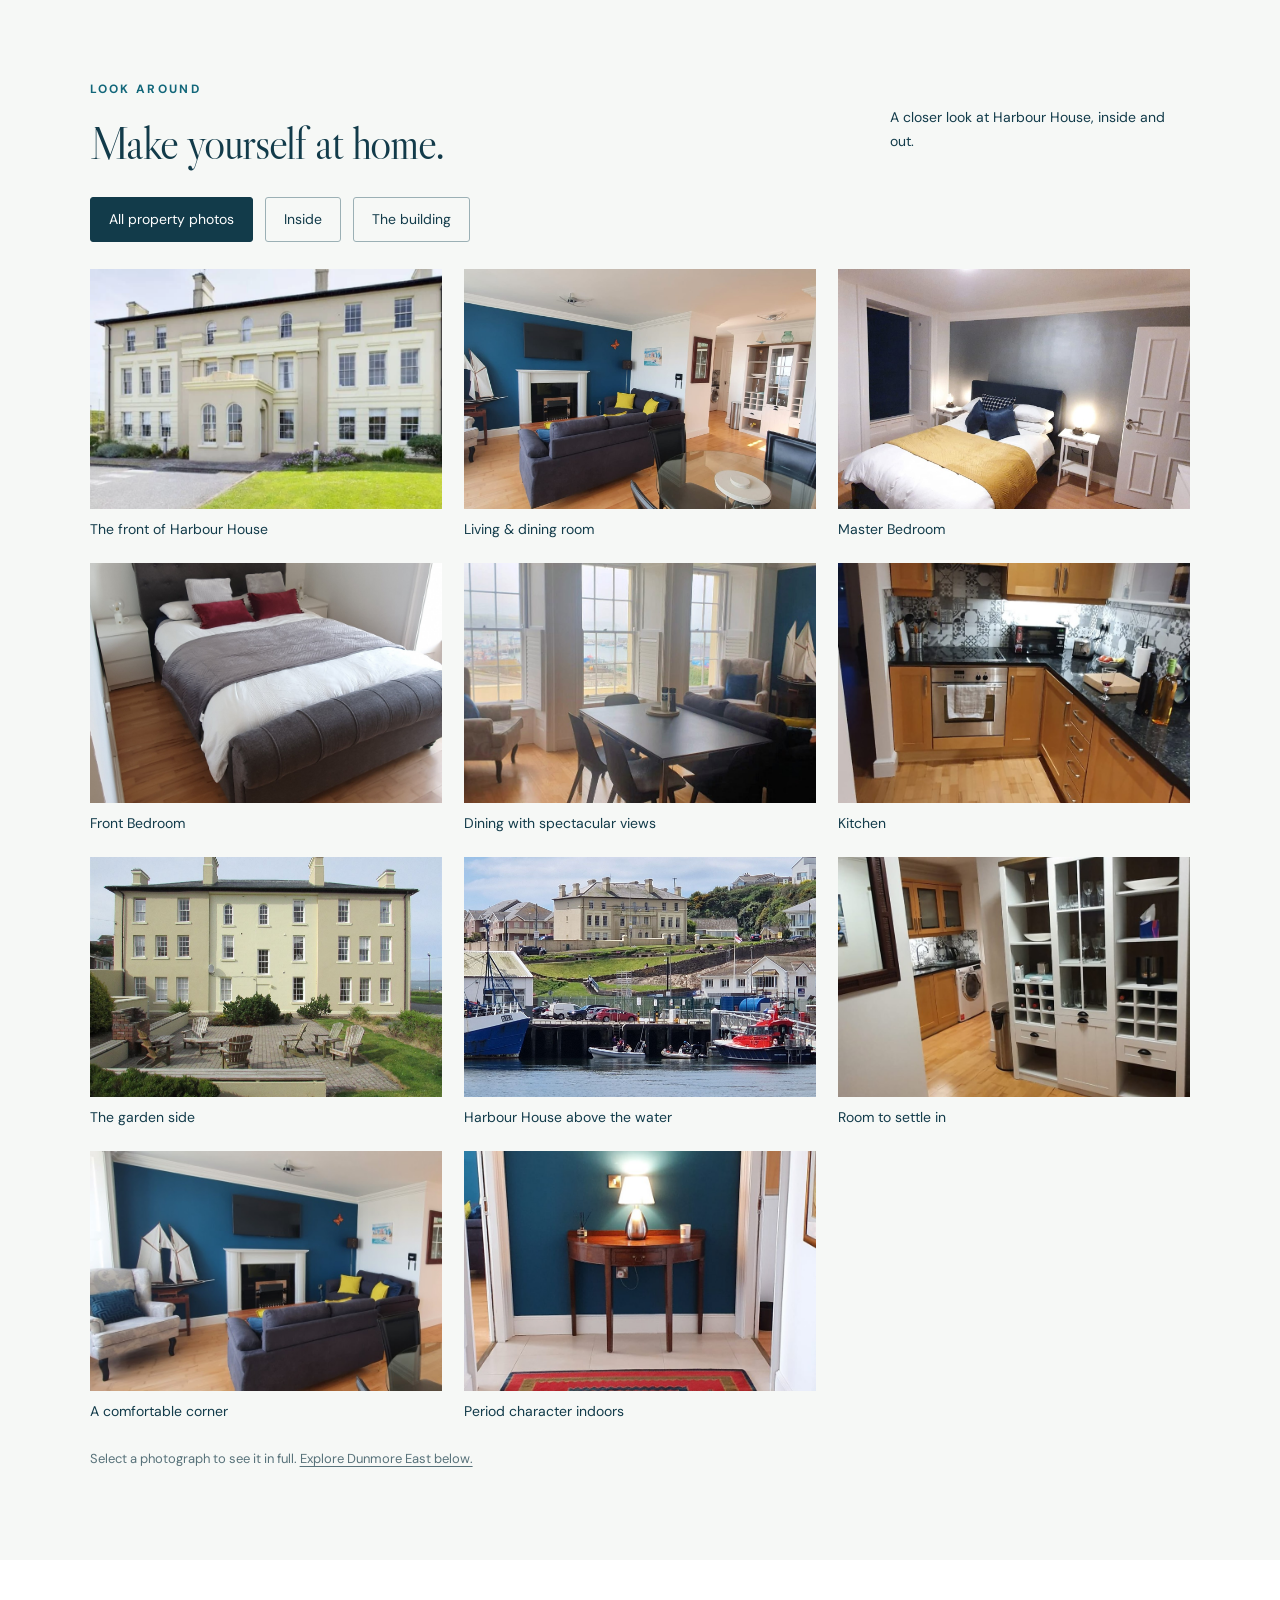
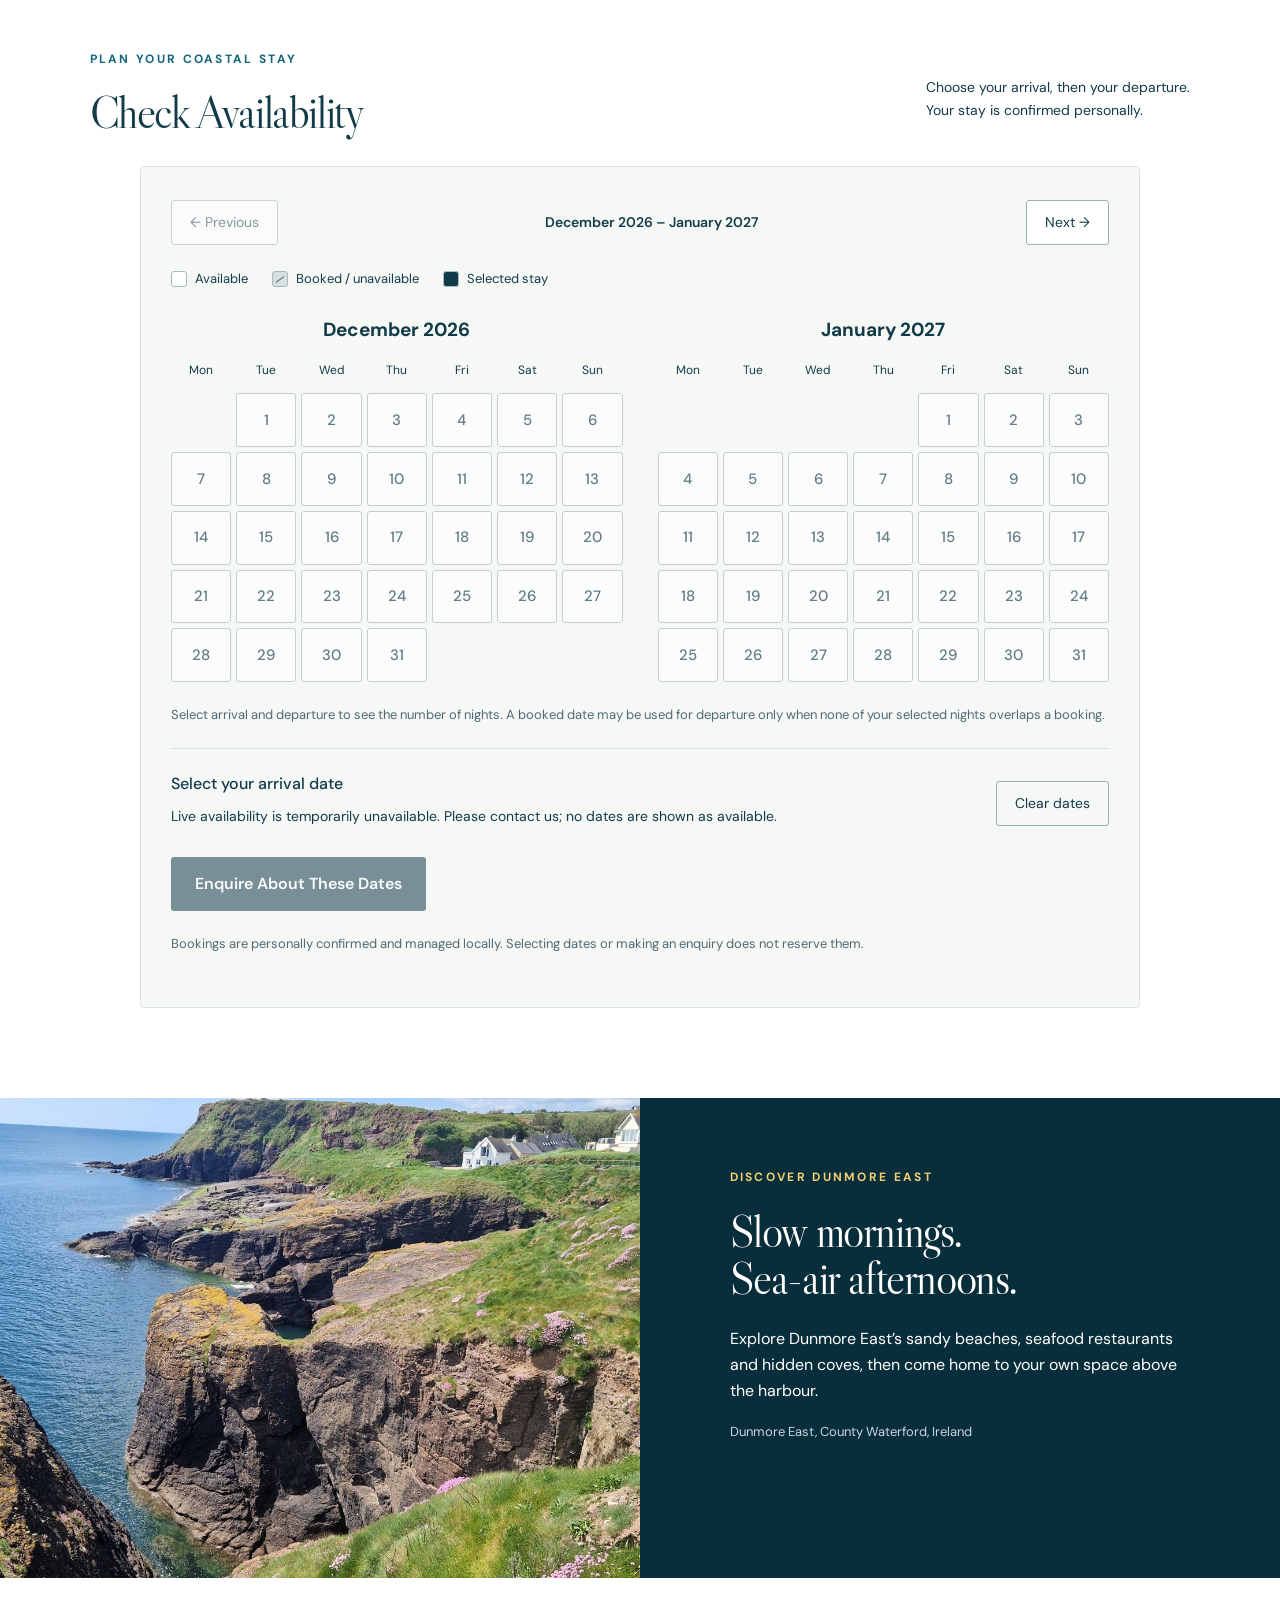
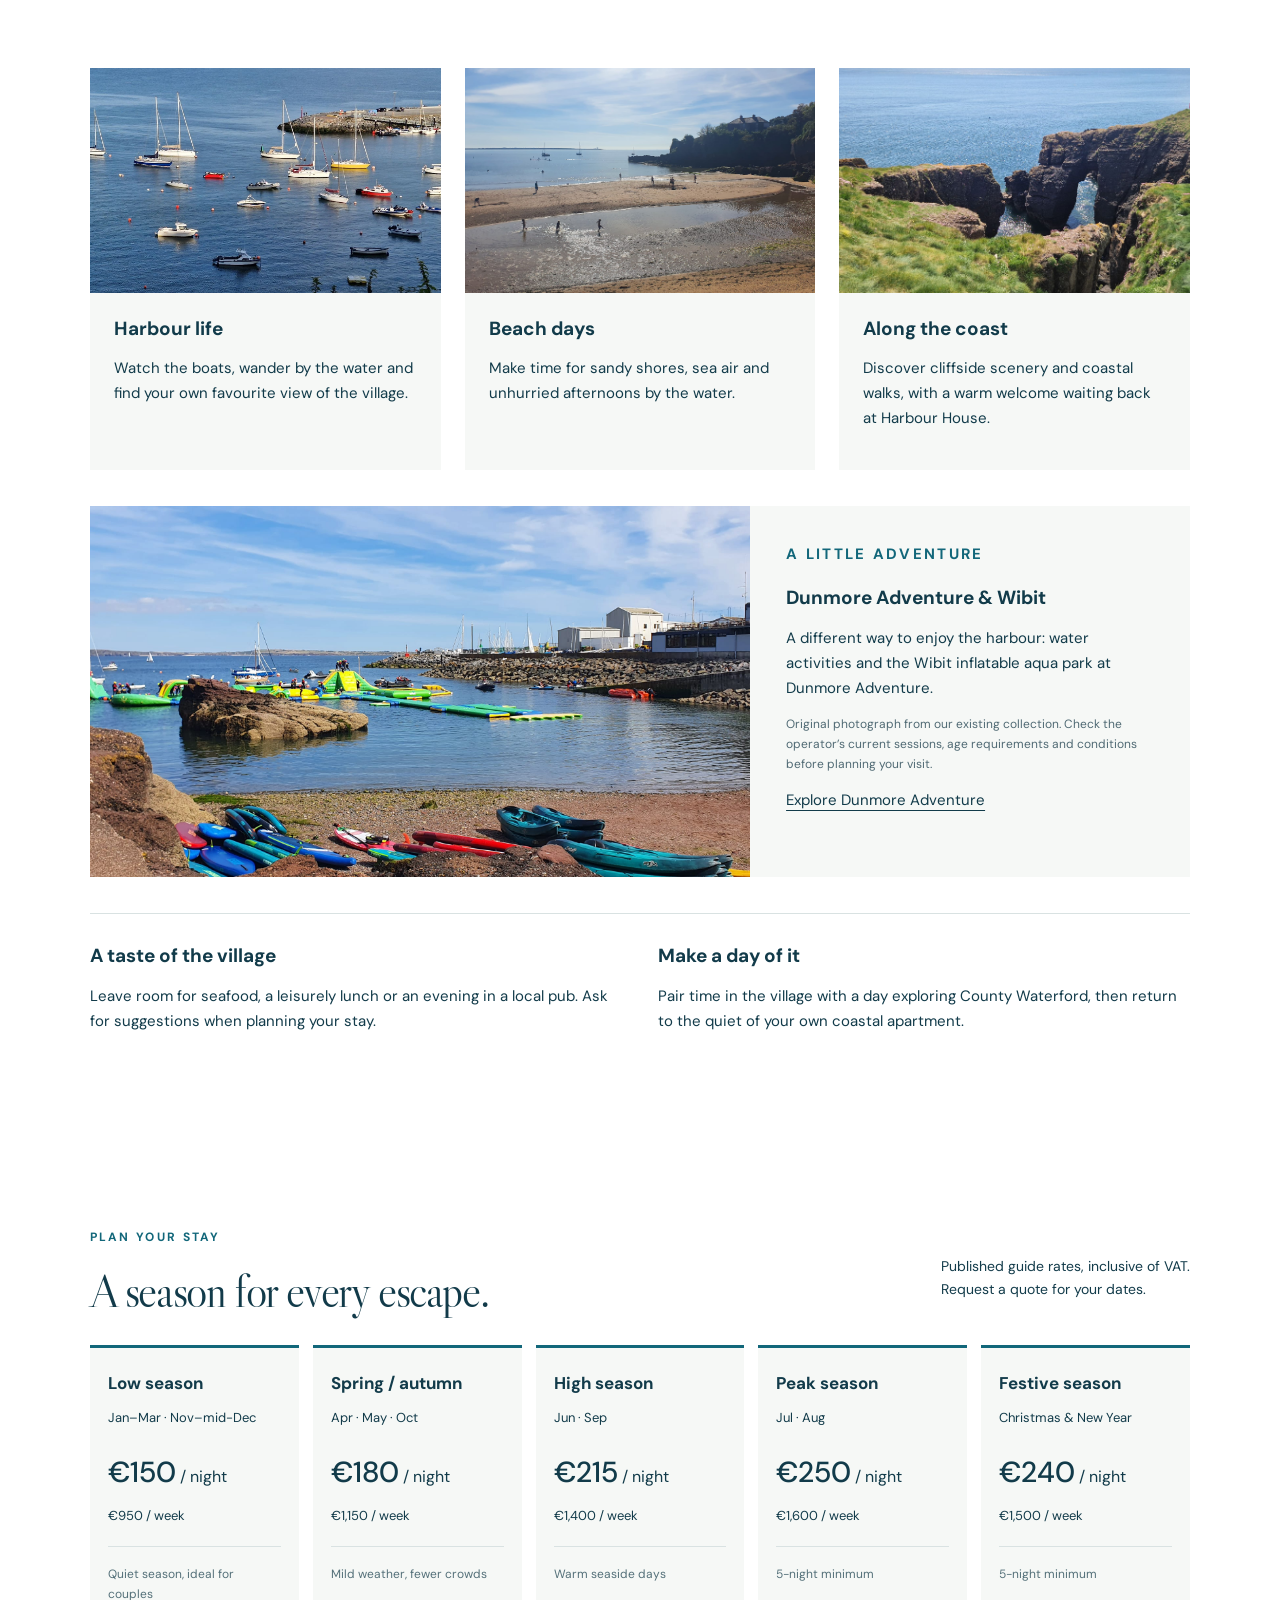
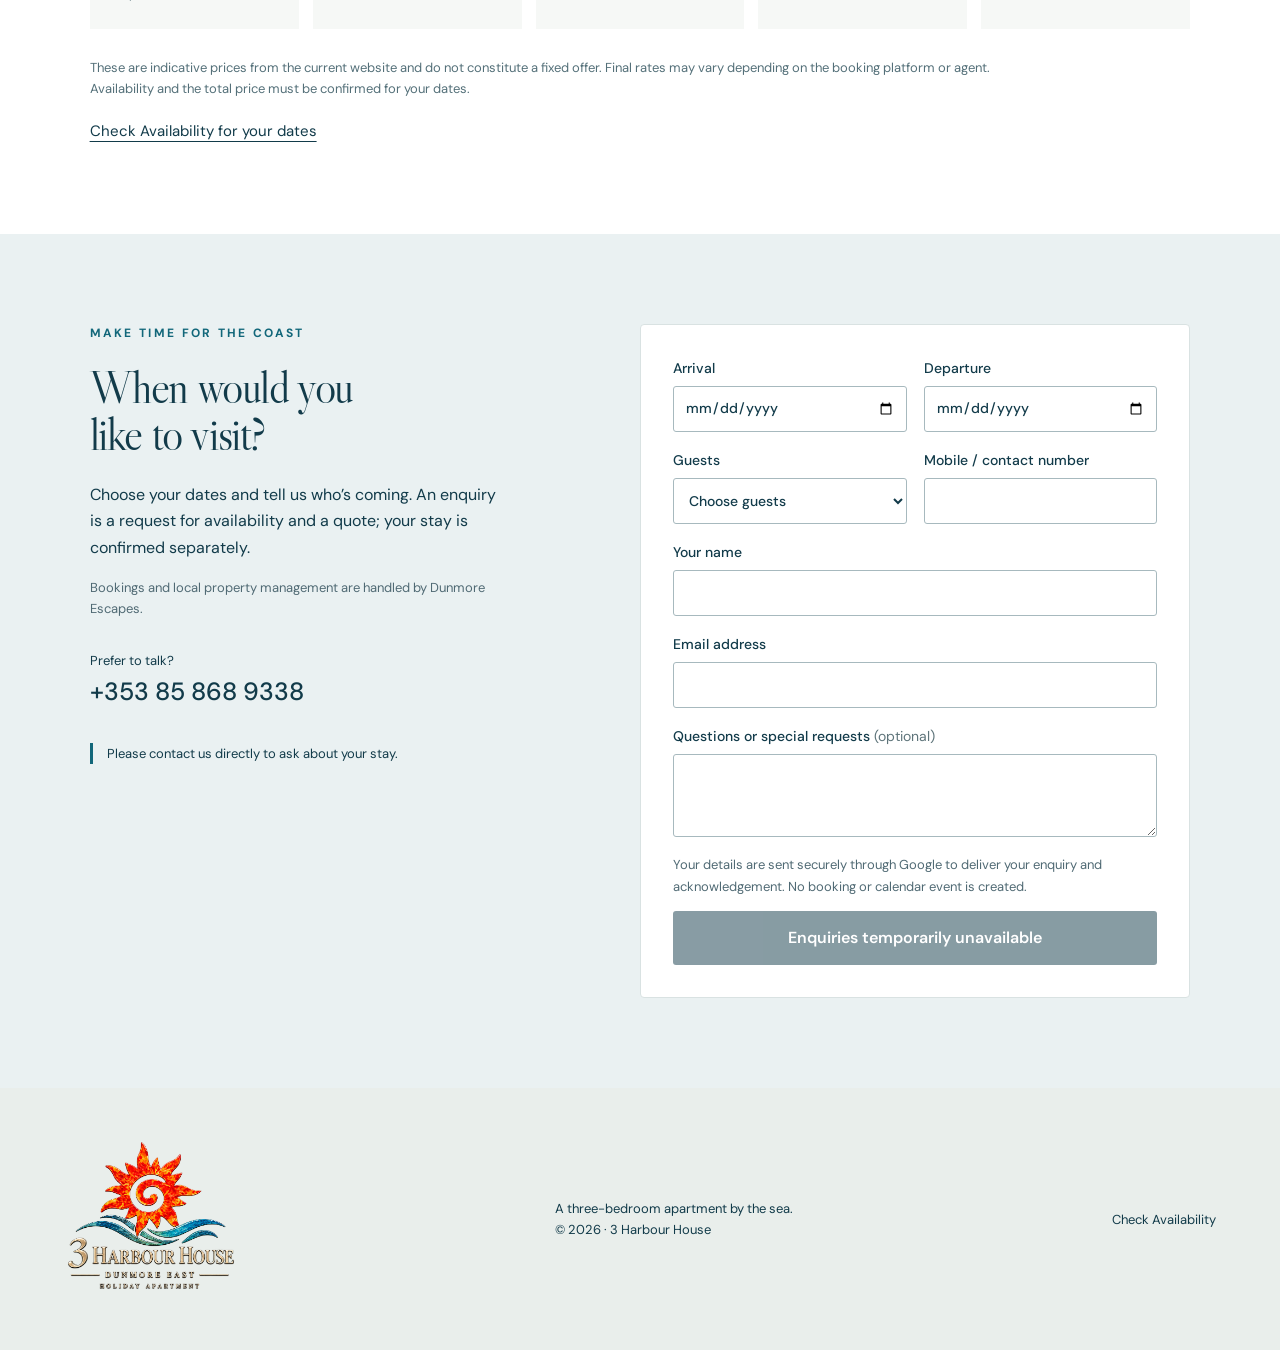
==== commit 54c30ed5: "Connect live read-only availability calendar" ====
--- a/index.html
+++ b/index.html
@@ -1,5 +1,5 @@
 <!doctype html>
-<html lang="en"><head><meta charset="utf-8"><meta name="viewport" content="width=device-width,initial-scale=1"><meta name="robots" content="noindex,nofollow"><meta name="harbour-static-preview" content="true"><meta name="description" content="3 Harbour House: a three-bedroom holiday apartment in Dunmore East, sleeping up to six, with sea views and gated parking."><title>3 Harbour House · Dunmore East</title><link rel="icon" type="image/png" sizes="32x32" href="branding/sun-32.png"><link rel="icon" type="image/png" sizes="16x16" href="branding/sun-16.png"><link rel="icon" type="image/png" sizes="192x192" href="branding/sun-192.png"><link rel="apple-touch-icon" sizes="180x180" href="branding/sun-180.png"><link rel="stylesheet" href="style.css"></head>
+<html lang="en"><head><meta charset="utf-8"><meta name="viewport" content="width=device-width,initial-scale=1"><meta name="description" content="3 Harbour House: a three-bedroom holiday apartment in Dunmore East, sleeping up to six, with sea views and gated parking."><title>3 Harbour House · Dunmore East</title><link rel="icon" type="image/png" sizes="32x32" href="branding/sun-32.png"><link rel="icon" type="image/png" sizes="16x16" href="branding/sun-16.png"><link rel="icon" type="image/png" sizes="192x192" href="branding/sun-192.png"><link rel="apple-touch-icon" sizes="180x180" href="branding/sun-180.png"><link rel="stylesheet" href="style.css?v=calendar-live-1"></head>
 <body><a class="skip" href="#main">Skip to content</a>
 <header><a class="brand header-crest" href="#home" aria-label="3 Harbour House — home"><img src="branding/harbour-house-crest-transparent.png" width="1254" height="1254" alt="3 Harbour House · Dunmore East · Holiday Apartment"></a><button id="menu" aria-controls="nav" aria-expanded="false">Menu</button><nav id="nav" aria-label="Main navigation"><a href="#stay">The apartment</a><a href="#gallery">Photos</a><a href="#discover">Discover</a><a href="#rates">Rates</a><a class="button small" href="#availability">Check Availability</a></nav></header>
 <main id="main"><section class="hero" id="home"><div class="hero-copy"><p class="eyebrow">A HOME ABOVE THE HARBOUR</p><h1>Your own corner<br>of Dunmore East.</h1><p>An elegant coastal stay overlooking Dunmore East Harbour. Three bedrooms in a historic clifftop convent, with space for six and the village on your doorstep.</p><a class="button" href="#availability">Check Availability</a><a class="text-link" href="#gallery">Take a look inside</a></div><div class="hero-photo"><img src="photos/1.jpg" alt="Sailing boats moored in Dunmore East harbour" fetchpriority="high"><span>HARBOUR DAYS, AT YOUR OWN PACE.</span></div></section>
@@ -8,9 +8,9 @@
 <section id="gallery" class="section gallery-section"><div class="section-heading"><div><p class="eyebrow">LOOK AROUND</p><h2>Make yourself at home.</h2></div><p>A closer look at Harbour House, inside and out.</p></div><div class="filters" role="group" aria-label="Filter photographs"><button class="active" data-filter="all" aria-pressed="true">All property photos</button><button data-filter="apartment" aria-pressed="false">Inside</button><button data-filter="exterior" aria-pressed="false">The building</button></div><div class="gallery" id="photos"></div><p class="gallery-note">Select a photograph to see it in full. <a href="#discover">Explore Dunmore East below.</a></p></section>
 <section id="availability" class="section availability-section">
 <div class="section-heading"><div><p class="eyebrow">PLAN YOUR COASTAL STAY</p><h2>Check Availability</h2></div><p>Choose your arrival, then your departure.<br>Your stay is confirmed personally.</p></div>
-<p class="demo-notice"><strong>Demonstration calendar</strong> · Sample dates for reviewing this preview. This is not live availability.</p>
+
 <div class="calendar-shell"><div class="calendar-toolbar"><button id="previous-month" class="secondary" aria-label="Previous month">← Previous</button><p id="calendar-period"></p><button id="next-month" class="secondary" aria-label="Next month">Next →</button></div>
-<div class="calendar-legend"><span><i class="available-key"></i>Available (sample)</span><span><i class="booked-key"></i>Booked / unavailable (sample)</span><span><i class="selected-key"></i>Selected stay</span></div>
+<div class="calendar-legend"><span><i class="available-key"></i>Available</span><span><i class="booked-key"></i>Booked / unavailable</span><span><i class="selected-key"></i>Selected stay</span></div>
 <div id="calendar-months" class="calendar-months"></div>
 <p class="calendar-help">Select arrival and departure to see the number of nights. A booked date may be used for departure only when none of your selected nights overlaps a booking.</p>
 <div class="date-summary"><div><strong id="selected-dates">Select your arrival date</strong><p id="availability-status" role="status" aria-live="polite"></p></div><button id="clear-dates" class="secondary" type="button">Clear dates</button></div>
@@ -27,5 +27,5 @@
 <div class="local-notes"><article><h3>A taste of the village</h3><p>Leave room for seafood, a leisurely lunch or an evening in a local pub. Ask for suggestions when planning your stay.</p></article><article><h3>Make a day of it</h3><p>Pair time in the village with a day exploring County Waterford, then return to the quiet of your own coastal apartment.</p></article></div>
 </section>
 <section id="rates" class="section rates-section"><div class="section-heading"><div><p class="eyebrow">PLAN YOUR STAY</p><h2>A season for every escape.</h2></div><p>Published guide rates, inclusive of VAT.<br>Request a quote for your dates.</p></div><div class="rates"><article><h3>Low season</h3><p>Jan–Mar · Nov–mid-Dec</p><div><strong>€150</strong> / night</div><p>€950 / week</p><small>Quiet season, ideal for couples</small></article><article><h3>Spring / autumn</h3><p>Apr · May · Oct</p><div><strong>€180</strong> / night</div><p>€1,150 / week</p><small>Mild weather, fewer crowds</small></article><article><h3>High season</h3><p>Jun · Sep</p><div><strong>€215</strong> / night</div><p>€1,400 / week</p><small>Warm seaside days</small></article><article><h3>Peak season</h3><p>Jul · Aug</p><div><strong>€250</strong> / night</div><p>€1,600 / week</p><small>5-night minimum</small></article><article><h3>Festive season</h3><p>Christmas &amp; New Year</p><div><strong>€240</strong> / night</div><p>€1,500 / week</p><small>5-night minimum</small></article></div><p class="rate-note">These are indicative prices from the current website and do not constitute a fixed offer. Final rates may vary depending on the booking platform or agent. Availability and the total price must be confirmed for your dates.</p><a href="#availability" class="text-link">Check Availability for your dates</a></section>
-<section id="enquire" class="section enquiry"><div><p class="eyebrow">MAKE TIME FOR THE COAST</p><h2>When would you<br>like to visit?</h2><p>Choose your dates and tell us who’s coming. An enquiry is a request for availability and a quote; your stay is confirmed separately.</p><p class="management-note">Bookings and local property management are handled by Dunmore Escapes.</p><div class="contact"><span>Prefer to talk?</span><a href="tel:+353858689338">+353 85 868 9338</a></div><p class="preview-note">Preview form: no email is sent, no enquiry is saved and no booking is created.</p><a class="text-link" href="https://docs.google.com/forms/d/e/1FAIpQLSeKskp4Ye8razzIaFLXCkjdlcFkIigzbh7-jBtbgUJcBbzQbQ/viewform" target="_blank" rel="noopener">Open the current booking enquiry form</a></div><form id="enquiry-form"><div class="form-row"><label>Arrival<input type="date" name="arrival" required></label><label>Departure<input type="date" name="departure" required></label></div><div class="form-row"><label>Guests<select name="guests" required><option value="">Choose guests</option><option>1</option><option>2</option><option>3</option><option>4</option><option>5</option><option>6</option></select></label><label>Mobile / contact number<input type="tel" name="phone" autocomplete="tel" maxlength="40" required></label></div><label>Your name<input name="name" autocomplete="name" maxlength="100" required></label><label>Email address<input type="email" name="email" autocomplete="email" maxlength="254" required></label><label>Questions or special requests <span>(optional)</span><textarea name="message" rows="3" maxlength="2000"></textarea></label><div class="form-trap" aria-hidden="true"><label>Leave this empty<input name="website" tabindex="-1" autocomplete="off"></label></div><p class="form-privacy">Your details are used to respond to this enquiry. In this preview, no email is sent and your enquiry is not saved.</p><p id="form-error" role="alert"></p><button class="button" type="submit">Submit preview enquiry</button><div id="draft" hidden><span class="result-label">ENQUIRY PREVIEW</span><h3 tabindex="-1" id="enquiry-result">Thank you for your enquiry</h3><p id="result-intro" role="status">Your request is ready to review. This is a demonstration: no email has been sent.</p><p id="result-stay"></p><p>Your stay is not confirmed until you receive booking confirmation.</p><p id="result-next">Once email delivery is connected, we will confirm availability and booking details with you shortly. To enquire now, use the current booking enquiry form or phone number.</p><details class="enquiry-details"><summary>Review enquiry details</summary><pre id="draft-text"></pre><button type="button" id="copy" class="secondary">Copy enquiry</button><p id="copy-status" role="status"></p></details></div></form></section>
-</main><footer><a class="footer-crest" href="#home" aria-label="3 Harbour House — back to top"><img src="branding/harbour-house-crest-transparent.png" width="150" height="150" alt="3 Harbour House · Dunmore East · Holiday Apartment"></a><p>A three-bedroom apartment by the sea.<br>© 2026 · 3 Harbour House</p><a href="#availability">Check Availability</a></footer><a class="mobile-cta" href="#availability">Check Availability</a><dialog id="lightbox"><button id="close-photo" aria-label="Close photograph">Close</button><img id="large-photo" alt=""><p id="photo-caption"></p><div><button id="prev-photo">Previous</button><span id="photo-count"></span><button id="next-photo">Next</button></div></dialog><script src="enquiry-config.js?v=google-enquiry-5"></script><script src="availability.js?v=google-enquiry-5"></script><script src="app.js"></script></body></html>
+<section id="enquire" class="section enquiry"><div><p class="eyebrow">MAKE TIME FOR THE COAST</p><h2>When would you<br>like to visit?</h2><p>Choose your dates and tell us who’s coming. An enquiry is a request for availability and a quote; your stay is confirmed separately.</p><p class="management-note">Bookings and local property management are handled by Dunmore Escapes.</p><div class="contact"><span>Prefer to talk?</span><a href="tel:+353858689338">+353 85 868 9338</a></div><p class="booking-note">Send an enquiry to the owner. Requested dates are subject to personal confirmation; submitting does not reserve them.</p></div><form id="enquiry-form"><div class="form-row"><label>Arrival<input type="date" name="arrival" required></label><label>Departure<input type="date" name="departure" required></label></div><div class="form-row"><label>Guests<select name="guests" required><option value="">Choose guests</option><option>1</option><option>2</option><option>3</option><option>4</option><option>5</option><option>6</option></select></label><label>Mobile / contact number<input type="tel" name="phone" autocomplete="tel" maxlength="40" required></label></div><label>Your name<input name="name" autocomplete="name" maxlength="100" required></label><label>Email address<input type="email" name="email" autocomplete="email" maxlength="254" required></label><label>Questions or special requests <span>(optional)</span><textarea name="message" rows="3" maxlength="2000"></textarea></label><div class="form-trap" aria-hidden="true"><label>Leave this empty<input name="website" tabindex="-1" autocomplete="off"></label></div><p class="form-privacy">Your details are sent securely through Google to deliver your enquiry and acknowledgement. No booking or calendar event is created.</p><p id="form-error" role="alert"></p><button class="button" type="submit">Send enquiry</button><div id="draft" hidden><span class="result-label">ENQUIRY RECEIVED</span><h3 tabindex="-1" id="enquiry-result">Thank you for your enquiry</h3><p id="result-intro" role="status">We have received your enquiry request.</p><p id="result-stay"></p><p>Your stay is not confirmed until you receive booking confirmation.</p><p id="result-next">Once email delivery is connected, we will confirm availability and booking details with you shortly. To enquire now, use the current booking enquiry form or phone number.</p><details class="enquiry-details"><summary>Review enquiry details</summary><pre id="draft-text"></pre><button type="button" id="copy" class="secondary">Copy enquiry</button><p id="copy-status" role="status"></p></details></div></form></section>
+</main><footer><a class="footer-crest" href="#home" aria-label="3 Harbour House — back to top"><img src="branding/harbour-house-crest-transparent.png" width="150" height="150" alt="3 Harbour House · Dunmore East · Holiday Apartment"></a><p>A three-bedroom apartment by the sea.<br>© 2026 · 3 Harbour House</p><a href="#availability">Check Availability</a></footer><a class="mobile-cta" href="#availability">Check Availability</a><dialog id="lightbox"><button id="close-photo" aria-label="Close photograph">Close</button><img id="large-photo" alt=""><p id="photo-caption"></p><div><button id="prev-photo">Previous</button><span id="photo-count"></span><button id="next-photo">Next</button></div></dialog><script src="enquiry-config.js?v=private-calendar-1"></script><script src="availability.js?v=private-calendar-1"></script><script src="app.js"></script></body></html>
--- a/style.css
+++ b/style.css
@@ -1,10 +1,10 @@
 @import url('https://fonts.googleapis.com/css2?family=DM+Sans:wght@400;500;600;700&family=Libre+Caslon+Display&display=swap');
-:root{--ink:#123b4a;--navy:#092e3b;--sea:#12677a;--yellow:#f0ce72;--paper:#f6f8f6;--line:#d9e2e2}*{box-sizing:border-box}html{scroll-behavior:smooth;scroll-padding-top:110px}body{margin:0;color:var(--ink);font-family:'DM Sans',Arial,sans-serif;font-size:16px;line-height:1.65;background:white}a{color:inherit;text-decoration:none}button,input,select,textarea{font:inherit}button,a,input,select,textarea{touch-action:manipulation}button{cursor:pointer}a:focus-visible,button:focus-visible{outline:3px solid #c29229;outline-offset:5px}img{display:block;width:100%;object-fit:cover}header{display:flex;justify-content:space-between;align-items:center;padding:22px 5%;background:white;position:sticky;top:0;z-index:5;border-bottom:1px solid var(--line)}.brand{display:flex;gap:13px;align-items:center;line-height:1.3;font-weight:600;font-size:16px;letter-spacing:1.5px}.brand-number{font-family:'Libre Caslon Display',Georgia,serif;font-size:46px;border:1px solid var(--ink);width:48px;height:55px;text-align:center;line-height:1.1}.brand small{display:block;font-size:10px;letter-spacing:2.2px;margin-top:5px}nav{display:flex;gap:30px;align-items:center;font-size:14px}nav>a:hover,.text-link:hover{text-decoration:underline}.button{display:inline-block;border:0;border-radius:3px;background:var(--ink);color:white;font-weight:600;padding:16px 24px;text-align:center;line-height:1.4}.button:hover{background:var(--sea)}.button.small{padding:13px 19px}#menu{display:none}.hero{display:grid;grid-template-columns:45% 55%;min-height:600px;background:var(--paper)}.hero-copy{padding:70px 11% 35px}.eyebrow{font-size:12px;font-weight:700;letter-spacing:2.3px;margin:0 0 20px;color:var(--sea)}h1,h2{font-family:'Libre Caslon Display',Georgia,serif;font-weight:400;line-height:1.05;letter-spacing:-1.4px;margin:0 0 24px}h1{font-size:clamp(44px,4.5vw,70px)}h2{font-size:clamp(36px,3.5vw,54px)}h3{font-size:19px;line-height:1.3;margin:0 0 13px}.hero-copy>p:not(.eyebrow){max-width:420px;font-size:18px;margin-bottom:30px}.text-link{font-size:15px;text-decoration:underline;text-underline-offset:5px;display:inline-block}.hero-copy .text-link{display:block;margin-top:21px}.hero-caption{border-top:1px solid var(--line);margin-top:36px;padding-top:17px;font-size:12px;letter-spacing:1px}.hero-photo{position:relative;min-height:560px;overflow:hidden}.hero-photo img{height:100%;position:absolute;object-position:50% 50%}.hero-photo span{position:absolute;bottom:25px;left:30px;font-size:11px;letter-spacing:2px;color:white;background:rgba(9,46,59,.7);padding:9px 12px}.facts{display:grid;grid-template-columns:repeat(5,1fr);padding:28px 5%;border-bottom:1px solid var(--line)}.facts div{border-right:1px solid var(--line);padding-left:24px}.facts div:first-child{padding-left:0}.facts div:last-child{border:0}.facts strong{display:block;font-size:22px;font-weight:500}.facts span{font-size:13px;color:#5e747a}.section{padding:90px 7%;scroll-margin-top:20px}.stay{display:grid;grid-template-columns:40% 55%;gap:5%;background:white}.section-intro p:not(.eyebrow){max-width:420px}.living{margin:0}.living img{height:350px}.living figcaption{font-size:13px;margin-top:8px;color:#5e747a}.amenities{grid-column:1/-1;display:grid;grid-template-columns:repeat(4,1fr);gap:30px;border-top:1px solid var(--line);padding-top:34px;margin-top:35px}.amenities p{font-size:15px;color:#506a74}.gallery-section{background:var(--paper)}.section-heading{display:flex;justify-content:space-between;gap:30px;align-items:end;margin-bottom:30px}.section-heading h2{margin:0}.section-heading>p{max-width:300px;font-size:14px}.filters{display:flex;gap:12px;margin-bottom:27px;flex-wrap:wrap}.filters button,.secondary{border:1px solid #9bb0b5;background:transparent;color:var(--ink);border-radius:3px;padding:10px 18px;font-size:14px}.filters .active{background:var(--ink);color:white;border-color:var(--ink)}.gallery{display:grid;grid-template-columns:repeat(3,1fr);gap:22px}.gallery button{display:block;border:0;padding:0;background:transparent;color:var(--ink);text-align:left}.gallery img{height:240px;transition:filter .2s}.gallery button:hover img{filter:brightness(.92)}.gallery span{display:block;font-size:14px;padding-top:9px}.gallery-note{font-size:13px;color:#58727a;margin:25px 0 0}.coast-section{display:grid;grid-template-columns:50% 50%;background:var(--navy);color:white}.coast-section>img{height:480px}.coast-section>div{padding:70px 14% 40px}.coast-section .eyebrow{color:var(--yellow)}.coast-small{font-size:13px;color:#c6d8dd}.rates{display:grid;grid-template-columns:repeat(5,1fr);gap:14px}.rates article{border-top:3px solid var(--sea);background:var(--paper);padding:24px 18px}.rates h3{font-size:17px}.rates article>p{font-size:13px;margin:8px 0 20px}.rates strong{font-size:29px;font-weight:500}.rates small{font-size:12px;color:#547079;display:block;border-top:1px solid var(--line);padding-top:18px}.rate-note{font-size:13px;max-width:900px;margin:28px 0 18px;color:#547079}.enquiry{background:#eaf1f2;display:grid;grid-template-columns:43% 50%;gap:7%}.enquiry>div>p{max-width:410px}.contact{margin:30px 0}.contact span{display:block;font-size:13px}.contact a{font-size:25px;font-weight:500}.preview-note{font-size:13px;border-left:3px solid var(--sea);padding-left:14px}form{background:white;padding:32px;border:1px solid var(--line);border-radius:4px}label{display:block;font-size:14px;font-weight:500;margin-bottom:17px}label span{font-weight:400;color:#5e747a}input,select,textarea{display:block;margin-top:6px;width:100%;min-width:0;border:1px solid #a7b9be;border-radius:3px;background:white;padding:11px;color:var(--ink);line-height:1.4;min-height:46px}.form-row{display:grid;grid-template-columns:1fr 1fr;gap:17px}#form-error{font-size:14px;color:#a02525}form .button{width:100%}#draft{margin-top:25px;border-top:1px solid var(--line);padding-top:25px}#draft p{font-size:14px}pre{font-family:inherit;font-size:14px;white-space:pre-wrap;overflow-wrap:anywhere;background:var(--paper);padding:15px}footer{display:flex;justify-content:space-between;align-items:center;gap:30px;padding:45px 5%}footer p,footer>a:last-child{font-size:13px}.mobile-cta{display:none}.skip{position:absolute;top:-80px;background:white;padding:12px;z-index:20}.skip:focus{top:0}dialog{border:0;background:var(--navy);color:white;padding:24px;max-width:95vw;width:1000px;max-height:95vh}dialog::backdrop{background:rgba(0,0,0,.85)}dialog img{height:65vh;object-fit:contain}dialog button{background:white;border:0;border-radius:3px;padding:9px 18px;color:var(--ink)}#close-photo{float:right;margin-bottom:15px}dialog>div{display:flex;justify-content:center;gap:25px;align-items:center}dialog p{text-align:center;margin:12px 0}
+:root{--ink:#123b4a;--navy:#092e3b;--sea:#12677a;--yellow:#f0ce72;--paper:#f6f8f6;--line:#d9e2e2}*{box-sizing:border-box}html{scroll-behavior:smooth;scroll-padding-top:110px}body{margin:0;color:var(--ink);font-family:'DM Sans',Arial,sans-serif;font-size:16px;line-height:1.65;background:white}a{color:inherit;text-decoration:none}button,input,select,textarea{font:inherit}button,a,input,select,textarea{touch-action:manipulation}button{cursor:pointer}a:focus-visible,button:focus-visible{outline:3px solid #c29229;outline-offset:5px}img{display:block;width:100%;object-fit:cover}header{display:flex;justify-content:space-between;align-items:center;padding:22px 5%;background:white;position:sticky;top:0;z-index:5;border-bottom:1px solid var(--line)}.brand{display:flex;gap:13px;align-items:center;line-height:1.3;font-weight:600;font-size:16px;letter-spacing:1.5px}.brand-number{font-family:'Libre Caslon Display',Georgia,serif;font-size:46px;border:1px solid var(--ink);width:48px;height:55px;text-align:center;line-height:1.1}.brand small{display:block;font-size:10px;letter-spacing:2.2px;margin-top:5px}nav{display:flex;gap:30px;align-items:center;font-size:14px}nav>a:hover,.text-link:hover{text-decoration:underline}.button{display:inline-block;border:0;border-radius:3px;background:var(--ink);color:white;font-weight:600;padding:16px 24px;text-align:center;line-height:1.4}.button:hover{background:var(--sea)}.button.small{padding:13px 19px}#menu{display:none}.hero{display:grid;grid-template-columns:45% 55%;min-height:600px;background:var(--paper)}.hero-copy{padding:70px 11% 35px}.eyebrow{font-size:12px;font-weight:700;letter-spacing:2.3px;margin:0 0 20px;color:var(--sea)}h1,h2{font-family:'Libre Caslon Display',Georgia,serif;font-weight:400;line-height:1.05;letter-spacing:-1.4px;margin:0 0 24px}h1{font-size:clamp(44px,4.5vw,70px)}h2{font-size:clamp(36px,3.5vw,54px)}h3{font-size:19px;line-height:1.3;margin:0 0 13px}.hero-copy>p:not(.eyebrow){max-width:420px;font-size:18px;margin-bottom:30px}.text-link{font-size:15px;text-decoration:underline;text-underline-offset:5px;display:inline-block}.hero-copy .text-link{display:block;margin-top:21px}.hero-caption{border-top:1px solid var(--line);margin-top:36px;padding-top:17px;font-size:12px;letter-spacing:1px}.hero-photo{position:relative;min-height:560px;overflow:hidden}.hero-photo img{height:100%;position:absolute;object-position:50% 50%}.hero-photo span{position:absolute;bottom:25px;left:30px;font-size:11px;letter-spacing:2px;color:white;background:rgba(9,46,59,.7);padding:9px 12px}.facts{display:grid;grid-template-columns:repeat(5,1fr);padding:28px 5%;border-bottom:1px solid var(--line)}.facts div{border-right:1px solid var(--line);padding-left:24px}.facts div:first-child{padding-left:0}.facts div:last-child{border:0}.facts strong{display:block;font-size:22px;font-weight:500}.facts span{font-size:13px;color:#5e747a}.section{padding:90px 7%;scroll-margin-top:20px}.stay{display:grid;grid-template-columns:40% 55%;gap:5%;background:white}.section-intro p:not(.eyebrow){max-width:420px}.living{margin:0}.living img{height:350px}.living figcaption{font-size:13px;margin-top:8px;color:#5e747a}.amenities{grid-column:1/-1;display:grid;grid-template-columns:repeat(4,1fr);gap:30px;border-top:1px solid var(--line);padding-top:34px;margin-top:35px}.amenities p{font-size:15px;color:#506a74}.gallery-section{background:var(--paper)}.section-heading{display:flex;justify-content:space-between;gap:30px;align-items:end;margin-bottom:30px}.section-heading h2{margin:0}.section-heading>p{max-width:300px;font-size:14px}.filters{display:flex;gap:12px;margin-bottom:27px;flex-wrap:wrap}.filters button,.secondary{border:1px solid #9bb0b5;background:transparent;color:var(--ink);border-radius:3px;padding:10px 18px;font-size:14px}.filters .active{background:var(--ink);color:white;border-color:var(--ink)}.gallery{display:grid;grid-template-columns:repeat(3,1fr);gap:22px}.gallery button{display:block;border:0;padding:0;background:transparent;color:var(--ink);text-align:left}.gallery img{height:240px;transition:filter .2s}.gallery button:hover img{filter:brightness(.92)}.gallery span{display:block;font-size:14px;padding-top:9px}.gallery-note{font-size:13px;color:#58727a;margin:25px 0 0}.coast-section{display:grid;grid-template-columns:50% 50%;background:var(--navy);color:white}.coast-section>img{height:480px}.coast-section>div{padding:70px 14% 40px}.coast-section .eyebrow{color:var(--yellow)}.coast-small{font-size:13px;color:#c6d8dd}.rates{display:grid;grid-template-columns:repeat(5,1fr);gap:14px}.rates article{border-top:3px solid var(--sea);background:var(--paper);padding:24px 18px}.rates h3{font-size:17px}.rates article>p{font-size:13px;margin:8px 0 20px}.rates strong{font-size:29px;font-weight:500}.rates small{font-size:12px;color:#547079;display:block;border-top:1px solid var(--line);padding-top:18px}.rate-note{font-size:13px;max-width:900px;margin:28px 0 18px;color:#547079}.enquiry{background:#eaf1f2;display:grid;grid-template-columns:43% 50%;gap:7%}.enquiry>div>p{max-width:410px}.contact{margin:30px 0}.contact span{display:block;font-size:13px}.contact a{font-size:25px;font-weight:500}.booking-note{font-size:13px;border-left:3px solid var(--sea);padding-left:14px}form{background:white;padding:32px;border:1px solid var(--line);border-radius:4px}label{display:block;font-size:14px;font-weight:500;margin-bottom:17px}label span{font-weight:400;color:#5e747a}input,select,textarea{display:block;margin-top:6px;width:100%;min-width:0;border:1px solid #a7b9be;border-radius:3px;background:white;padding:11px;color:var(--ink);line-height:1.4;min-height:46px}.form-row{display:grid;grid-template-columns:1fr 1fr;gap:17px}#form-error{font-size:14px;color:#a02525}form .button{width:100%}#draft{margin-top:25px;border-top:1px solid var(--line);padding-top:25px}#draft p{font-size:14px}pre{font-family:inherit;font-size:14px;white-space:pre-wrap;overflow-wrap:anywhere;background:var(--paper);padding:15px}footer{display:flex;justify-content:space-between;align-items:center;gap:30px;padding:45px 5%}footer p,footer>a:last-child{font-size:13px}.mobile-cta{display:none}.skip{position:absolute;top:-80px;background:white;padding:12px;z-index:20}.skip:focus{top:0}dialog{border:0;background:var(--navy);color:white;padding:24px;max-width:95vw;width:1000px;max-height:95vh}dialog::backdrop{background:rgba(0,0,0,.85)}dialog img{height:65vh;object-fit:contain}dialog button{background:white;border:0;border-radius:3px;padding:9px 18px;color:var(--ink)}#close-photo{float:right;margin-bottom:15px}dialog>div{display:flex;justify-content:center;gap:25px;align-items:center}dialog p{text-align:center;margin:12px 0}
 @media(max-width:1000px){nav{gap:18px}.hero-copy{padding:50px 9% 30px}.rates{grid-template-columns:repeat(3,1fr)}.amenities{grid-template-columns:1fr 1fr}.gallery img{height:190px}.coast-section>div{padding:55px 10%}.facts div{padding-left:15px}}
 @media(max-width:700px){html{scroll-padding-top:90px}.brand{font-size:12px;gap:10px}.brand small{font-size:8px;letter-spacing:1.5px}.brand-number{font-size:34px;width:36px;height:41px}header{padding:15px 5%}#menu{display:block;background:white;border:1px solid var(--line);padding:9px 12px;border-radius:3px;font-size:14px}nav{display:none;position:absolute;top:100%;left:0;right:0;background:white;padding:24px 5%;border-bottom:1px solid var(--line);flex-direction:column;align-items:stretch}nav.open{display:flex}.hero{display:flex;flex-direction:column;min-height:0}.hero-copy{padding:38px 7% 30px}.eyebrow{font-size:11px;margin-bottom:15px}h1{font-size:48px}h2{font-size:40px}.hero-copy>p:not(.eyebrow){font-size:16px;margin-bottom:24px}.hero-copy .button{width:100%}.hero-copy .text-link{text-align:center;margin-top:17px}.hero-caption{display:none}.hero-photo{min-height:260px}.hero-photo span{left:20px;bottom:16px;font-size:9px}.facts{grid-template-columns:repeat(3,1fr);gap:20px;padding:24px 7%}.facts div{padding:0;border:0}.facts strong{font-size:19px}.facts span{font-size:12px}.facts div:nth-child(n+4){grid-column:span 1}.section{padding:55px 7%}.stay{display:block}.living{margin-top:28px}.living img{height:250px}.amenities{grid-template-columns:1fr;gap:16px;margin-top:25px;padding-top:25px}.amenities p{margin-bottom:8px}.section-heading{display:block;margin-bottom:24px}.section-heading>p{margin-top:20px}.gallery{grid-template-columns:1fr 1fr;gap:18px 14px}.gallery img{height:150px}.gallery span{font-size:12px;line-height:1.4}.filters{gap:8px}.filters button{padding:9px 12px;font-size:13px}.coast-section{display:flex;flex-direction:column}.coast-section>img{height:260px}.coast-section>div{padding:40px 7%}.rates{grid-template-columns:1fr 1fr;gap:12px}.rates article{padding:20px 13px}.rates article:last-child{grid-column:1/-1}.rates strong{font-size:26px}.rates h3{font-size:16px}.rates article>p{font-size:12px}.enquiry{display:block}.enquiry form{margin-top:30px;padding:22px 18px}.form-row{gap:10px}.contact a{font-size:24px}footer{display:block;padding:35px 7% 100px}footer p{margin:25px 0}.mobile-cta{display:block;position:fixed;bottom:0;left:0;right:0;padding:14px;background:var(--ink);color:white;text-align:center;font-size:15px;font-weight:600;z-index:4;box-shadow:0 -3px 12px #0002}dialog{padding:16px}dialog img{height:55vh}dialog>div{gap:12px}dialog button{font-size:14px;padding:9px 12px}}
 @media(prefers-reduced-motion:reduce){html{scroll-behavior:auto}.gallery img{transition:none}}
 
-.availability-section{background:white}.demo-notice{font-size:14px;border-left:3px solid var(--sea);padding:12px 16px;background:var(--paper);margin:0 0 25px}.calendar-shell{max-width:1000px;margin:auto;border:1px solid var(--line);border-radius:4px;padding:30px;background:var(--paper)}.calendar-toolbar{display:flex;align-items:center;justify-content:space-between;gap:15px}.calendar-toolbar p{font-size:14px;font-weight:600;text-align:center}.calendar-toolbar .secondary{background:white}.calendar-legend{display:flex;gap:24px;flex-wrap:wrap;font-size:13px;margin:20px 0 28px}.calendar-legend span{display:flex;align-items:center;gap:8px}.calendar-legend i{display:inline-block;width:16px;height:16px;border-radius:3px;border:1px solid #a7b9be}.available-key{background:white}.booked-key{background:#d7dfe0;position:relative}.booked-key:after{content:'';position:absolute;left:2px;right:2px;top:7px;border-top:1px solid #56646a;transform:rotate(-35deg)}.selected-key{background:var(--ink)}.calendar-months{display:grid;grid-template-columns:1fr 1fr;gap:35px}.calendar-month h3{text-align:center;margin-bottom:18px}.calendar-grid{display:grid;grid-template-columns:repeat(7,minmax(0,1fr));gap:5px}.weekday{text-align:center;font-size:12px;margin-bottom:8px}.calendar-day{position:relative;aspect-ratio:1;min-height:44px;padding:0;border:1px solid #a7b9be;border-radius:3px;background:white;color:var(--ink);font-size:15px;font-weight:500}.calendar-day:hover:not(:disabled){border:2px solid var(--sea);background:#edf6f7}.calendar-day.booked{background:#d7dfe0;color:#526167;text-decoration:line-through}.calendar-day:disabled{cursor:default;opacity:.65}.calendar-day.selected,.calendar-day.selected:hover{background:var(--ink);color:white;border-color:var(--ink);text-decoration:none}.calendar-day.in-stay{background:#d5e9ed;border-color:var(--sea)}.calendar-day.checkout-only{border:2px dashed var(--sea);opacity:1;text-decoration:none}.calendar-help,.confirmation-note{font-size:13px;color:#506a74;margin:22px 0}.date-summary{display:flex;justify-content:space-between;align-items:center;gap:20px;border-top:1px solid var(--line);padding-top:22px;margin-bottom:20px}.date-summary strong{font-weight:500}.date-summary p{font-size:14px;margin:8px 0;min-height:24px}#dates-enquiry[aria-disabled=true]{opacity:.55;cursor:default}button:disabled{cursor:default;opacity:.5}input:focus-visible,textarea:focus-visible,select:focus-visible{outline:3px solid #c29229;outline-offset:2px}#enquiry-result:focus{outline:2px solid var(--sea);outline-offset:4px}
+.availability-section{background:white}.calendar-shell{max-width:1000px;margin:auto;border:1px solid var(--line);border-radius:4px;padding:30px;background:var(--paper)}.calendar-toolbar{display:flex;align-items:center;justify-content:space-between;gap:15px}.calendar-toolbar p{font-size:14px;font-weight:600;text-align:center}.calendar-toolbar .secondary{background:white}.calendar-legend{display:flex;gap:24px;flex-wrap:wrap;font-size:13px;margin:20px 0 28px}.calendar-legend span{display:flex;align-items:center;gap:8px}.calendar-legend i{display:inline-block;width:16px;height:16px;border-radius:3px;border:1px solid #a7b9be}.available-key{background:white}.booked-key{background:#d7dfe0;position:relative}.booked-key:after{content:'';position:absolute;left:2px;right:2px;top:7px;border-top:1px solid #56646a;transform:rotate(-35deg)}.selected-key{background:var(--ink)}.calendar-months{display:grid;grid-template-columns:1fr 1fr;gap:35px}.calendar-month h3{text-align:center;margin-bottom:18px}.calendar-grid{display:grid;grid-template-columns:repeat(7,minmax(0,1fr));gap:5px}.weekday{text-align:center;font-size:12px;margin-bottom:8px}.calendar-day{position:relative;aspect-ratio:1;min-height:44px;padding:0;border:1px solid #a7b9be;border-radius:3px;background:white;color:var(--ink);font-size:15px;font-weight:500}.calendar-day:hover:not(:disabled){border:2px solid var(--sea);background:#edf6f7}.calendar-day.booked{background:#d7dfe0;color:#526167;text-decoration:line-through}.calendar-day:disabled{cursor:default;opacity:.65}.calendar-day.selected,.calendar-day.selected:hover{background:var(--ink);color:white;border-color:var(--ink);text-decoration:none}.calendar-day.in-stay{background:#d5e9ed;border-color:var(--sea)}.calendar-day.checkout-only{border:2px dashed var(--sea);opacity:1;text-decoration:none}.calendar-help,.confirmation-note{font-size:13px;color:#506a74;margin:22px 0}.date-summary{display:flex;justify-content:space-between;align-items:center;gap:20px;border-top:1px solid var(--line);padding-top:22px;margin-bottom:20px}.date-summary strong{font-weight:500}.date-summary p{font-size:14px;margin:8px 0;min-height:24px}#dates-enquiry[aria-disabled=true]{opacity:.55;cursor:default}button:disabled{cursor:default;opacity:.5}input:focus-visible,textarea:focus-visible,select:focus-visible{outline:3px solid #c29229;outline-offset:2px}#enquiry-result:focus{outline:2px solid var(--sea);outline-offset:4px}
 @media(max-width:700px){.calendar-shell{padding:18px 10px}.calendar-months{grid-template-columns:1fr;gap:0}.calendar-toolbar{gap:8px;flex-wrap:wrap}.calendar-toolbar p{order:-1;width:100%;margin:0 0 5px}.calendar-toolbar .secondary{padding:10px 12px;min-height:44px}.calendar-legend{gap:12px;font-size:12px;margin:22px 0}.calendar-month h3{font-size:18px}.calendar-grid{gap:3px}.calendar-day{min-height:40px;font-size:14px}.weekday{font-size:11px}.calendar-help{font-size:12px}.date-summary{display:block}.date-summary .secondary{margin-top:12px}#dates-enquiry{display:block;padding:16px 12px;font-size:14px}.confirmation-note{margin-bottom:0}}
 @media(max-width:360px){.availability-section{padding-left:5%;padding-right:5%}.calendar-day{min-height:38px}}
 
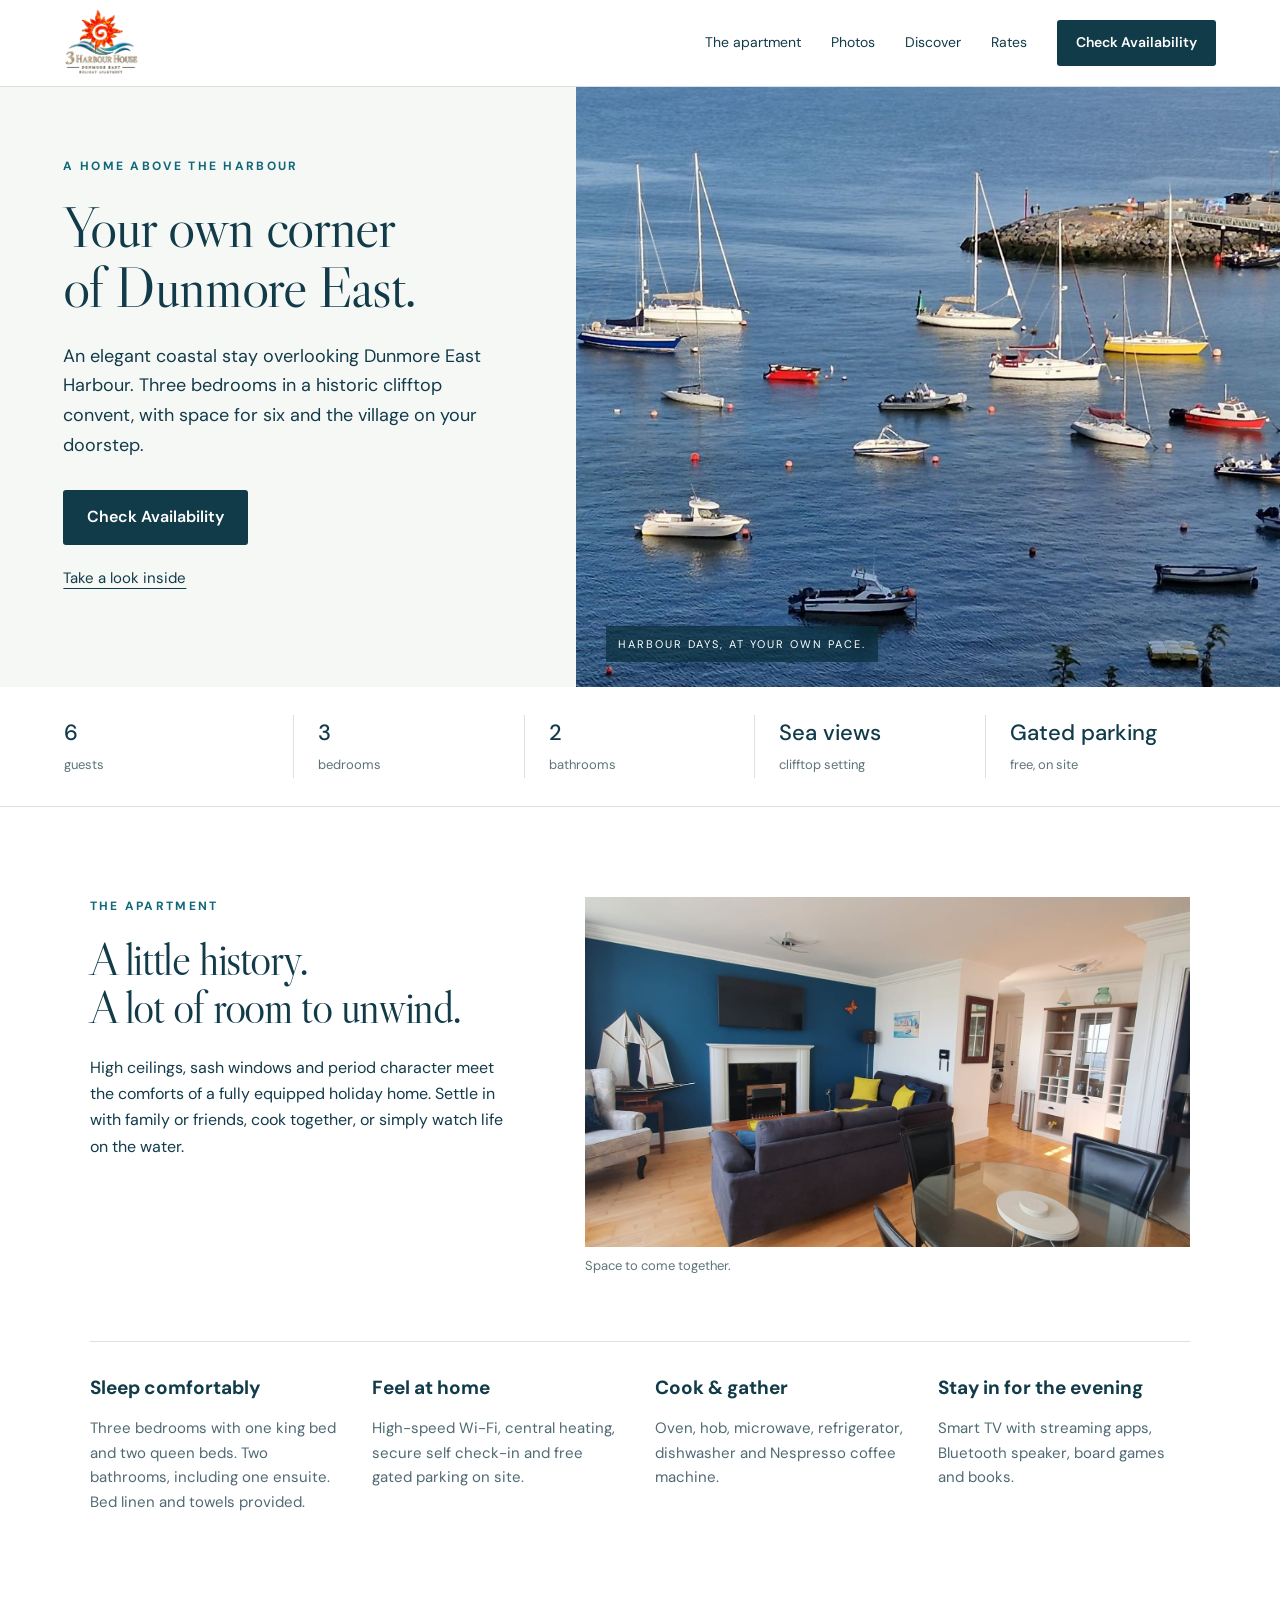
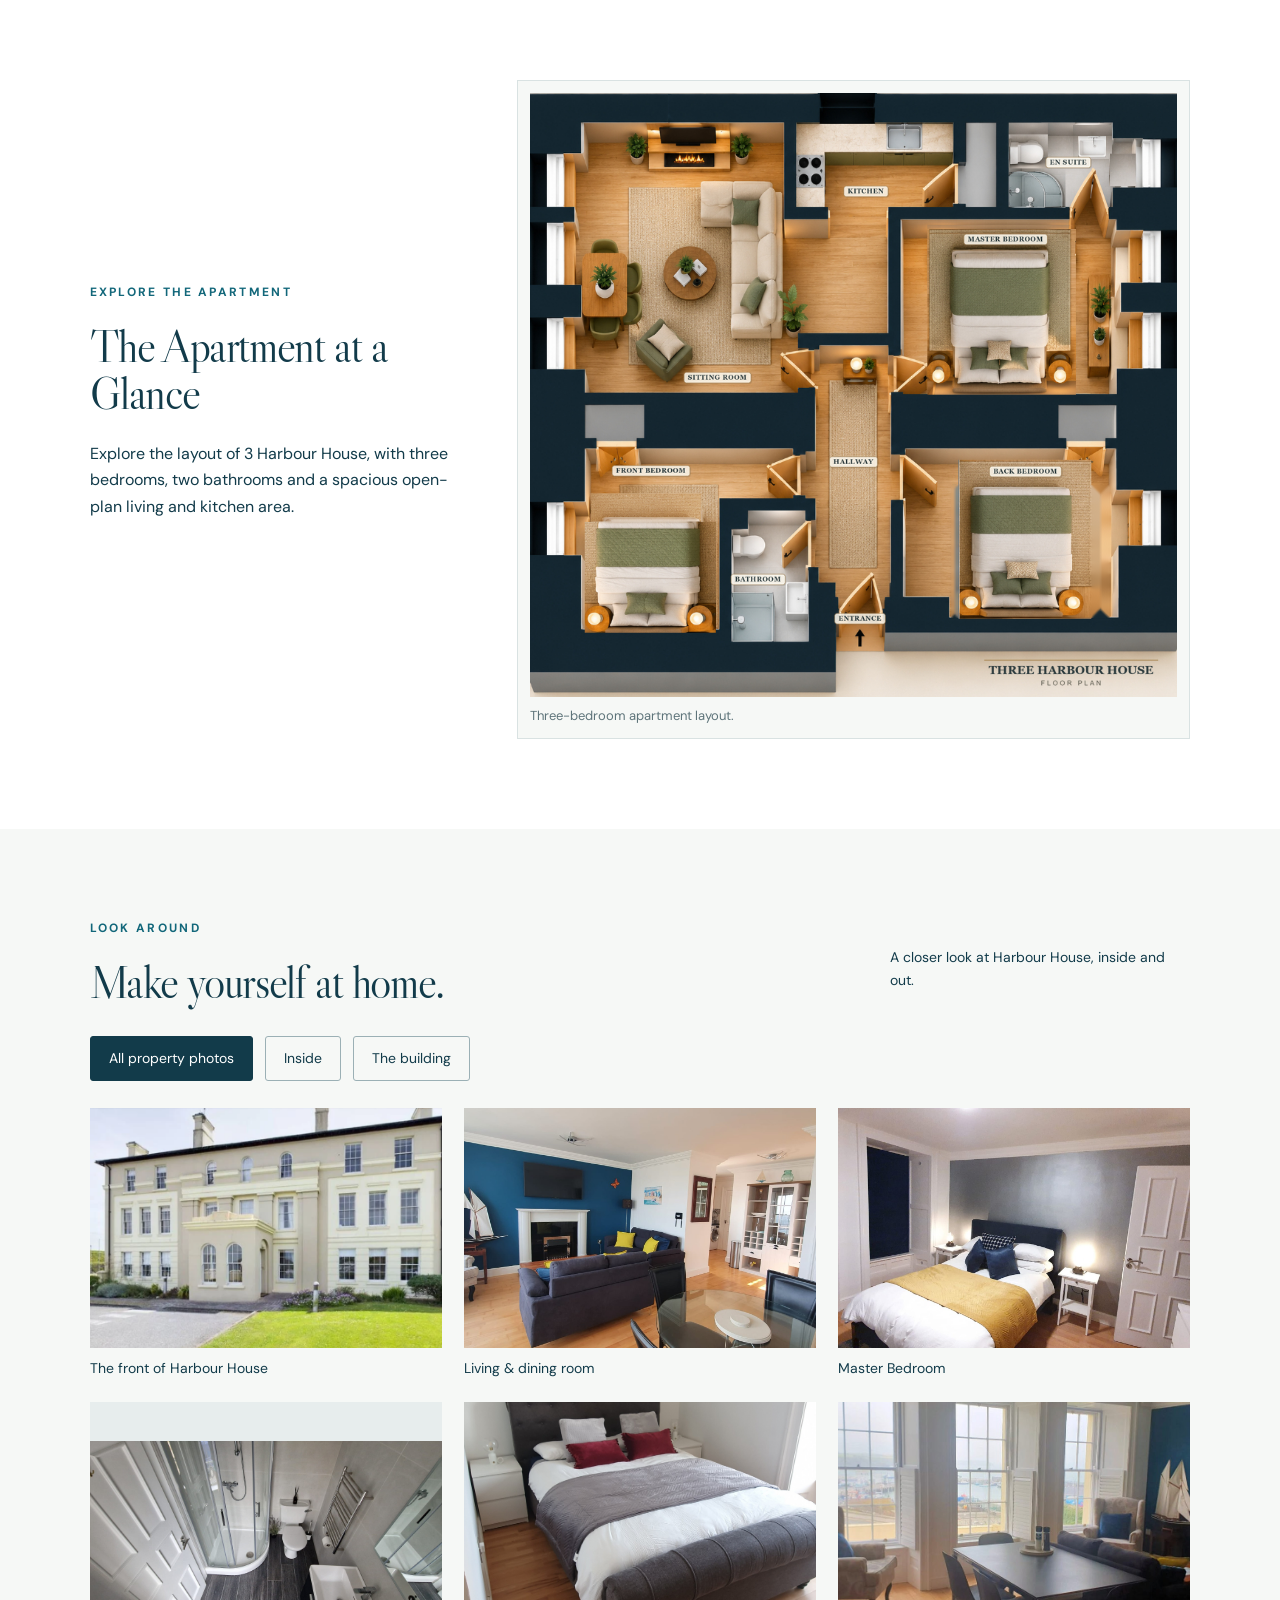
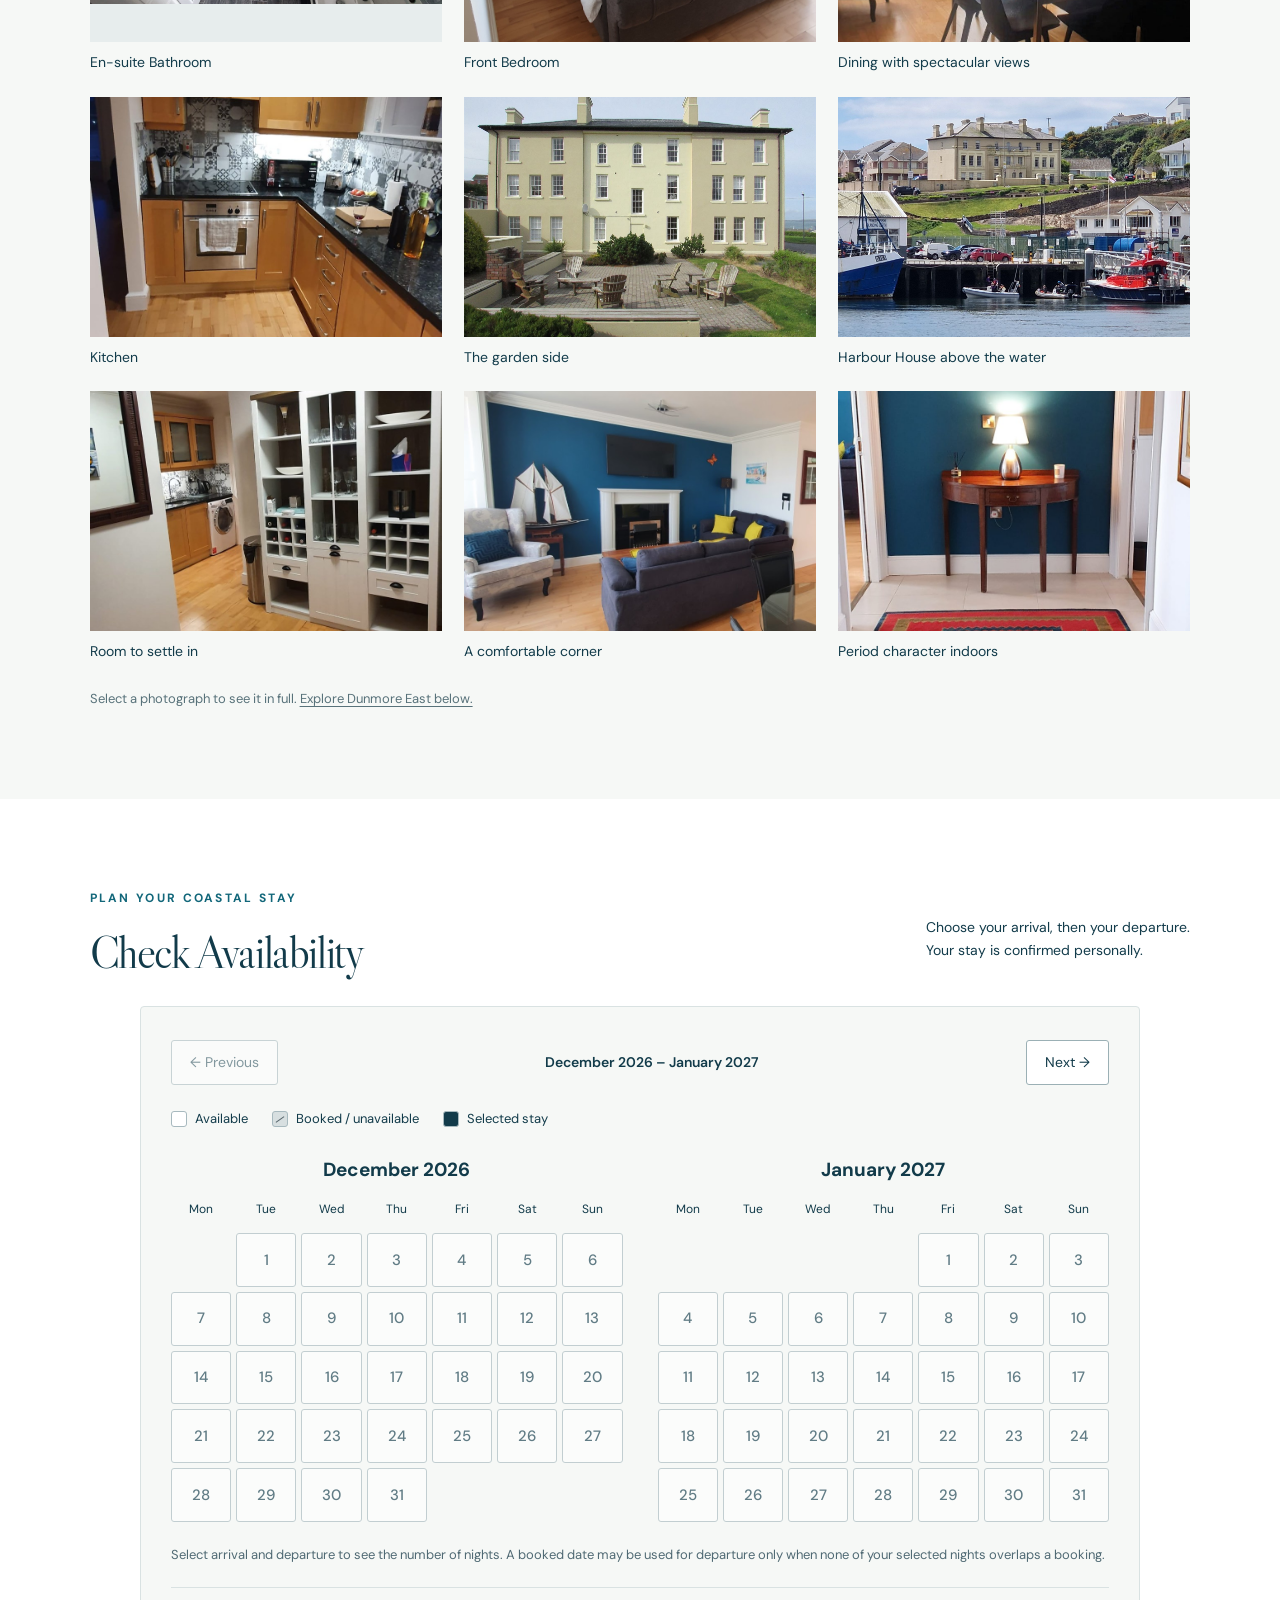
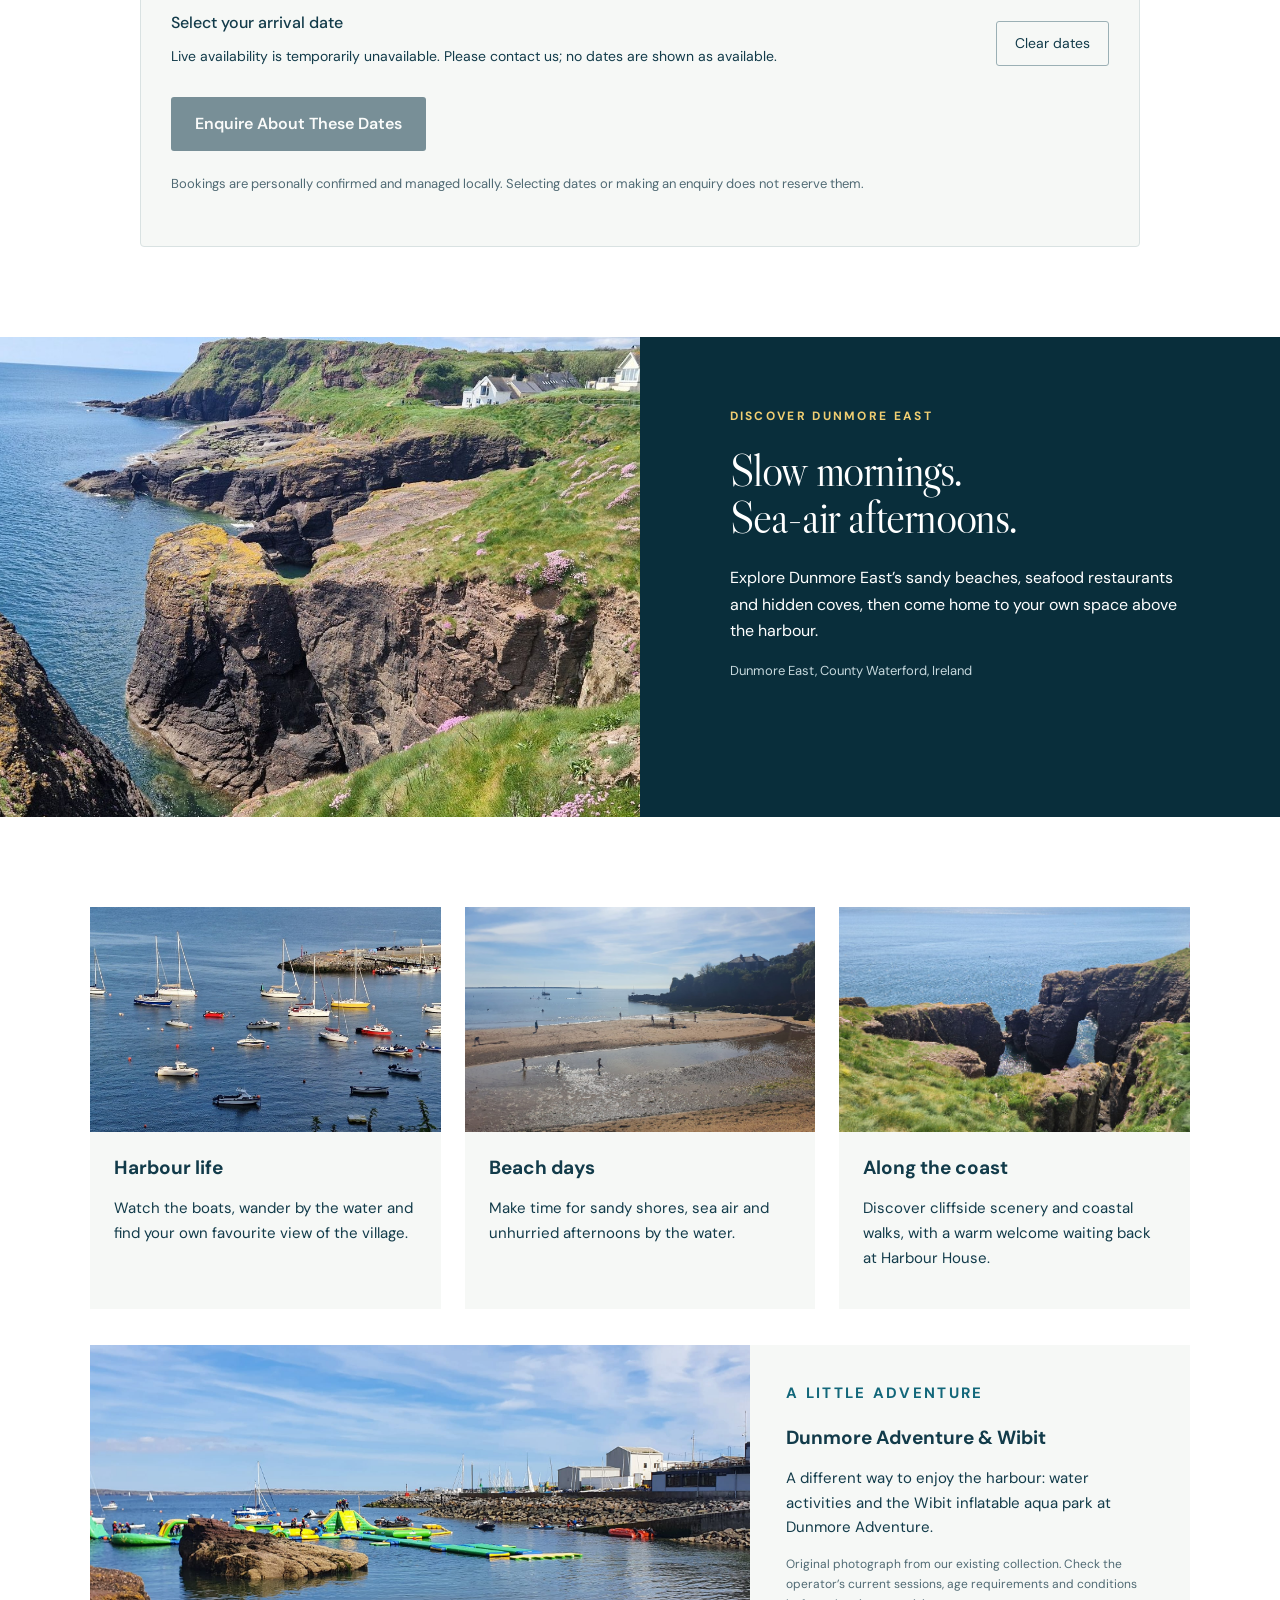
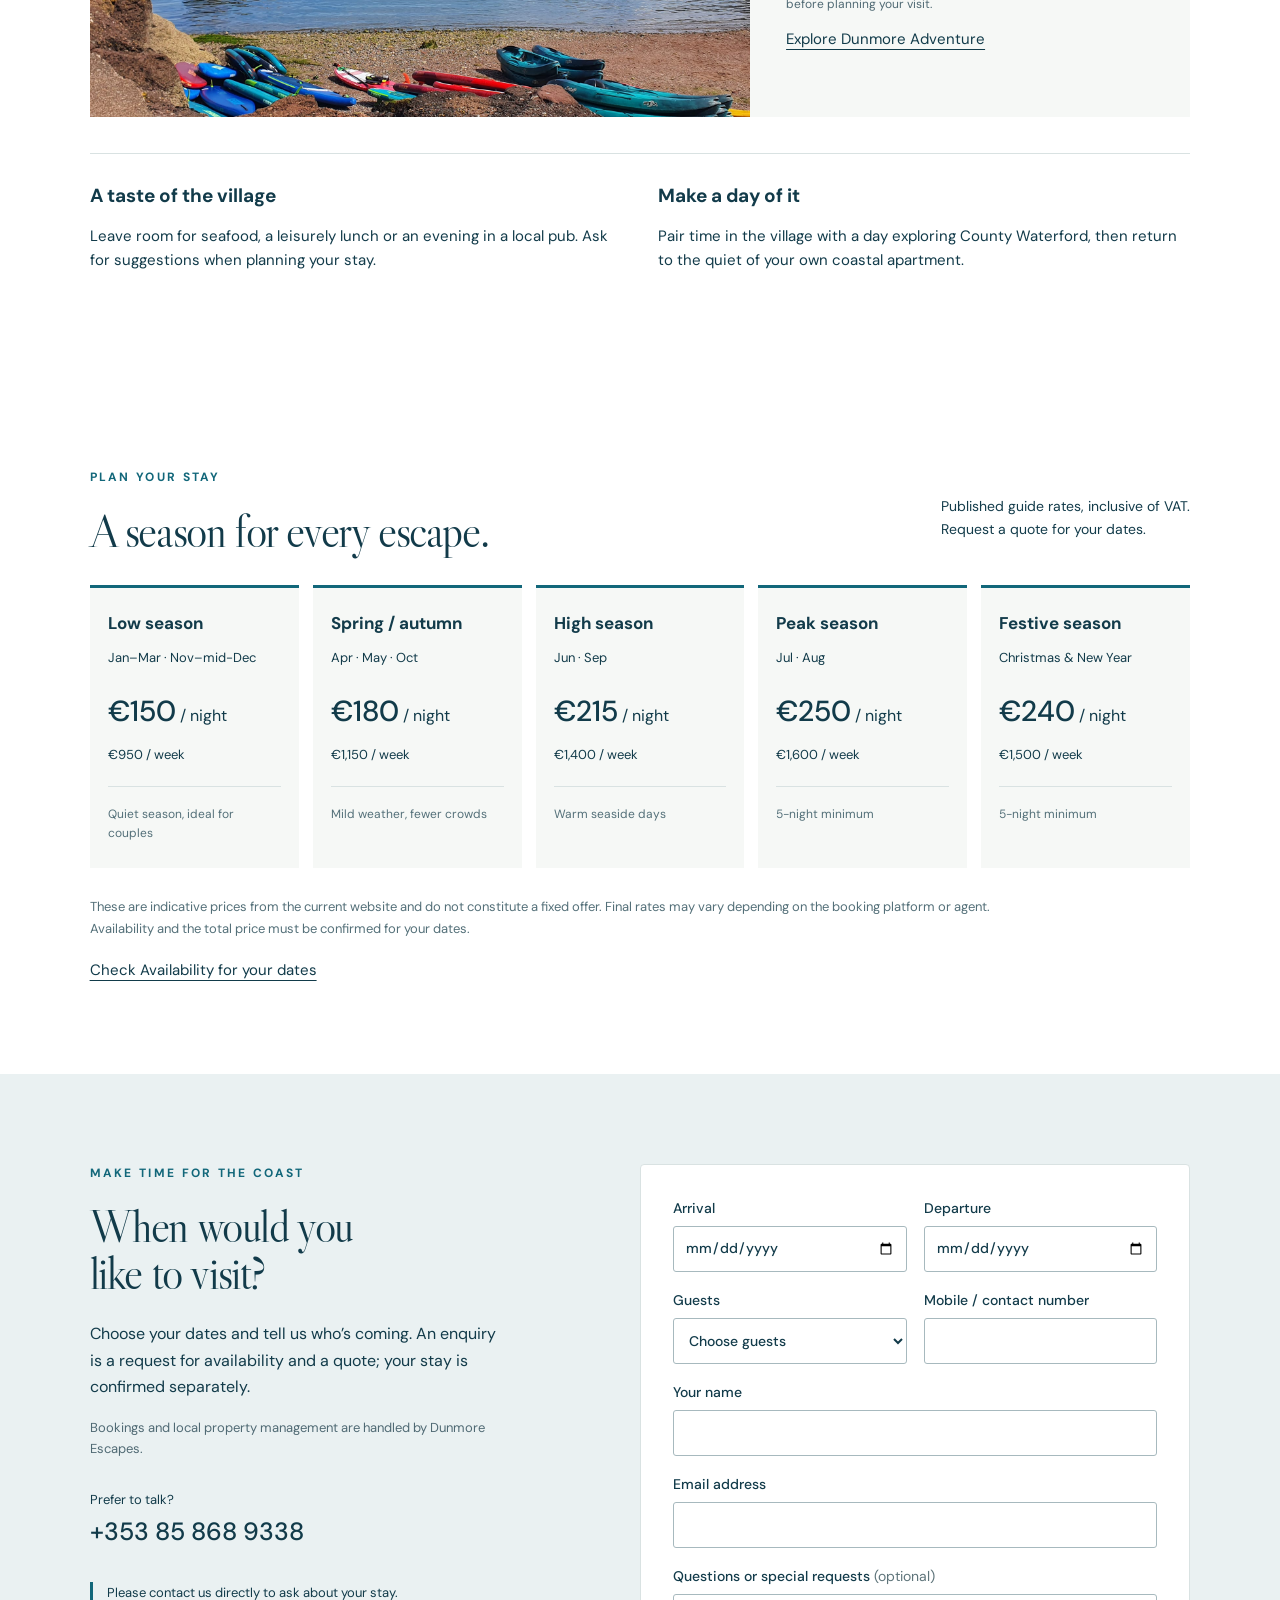
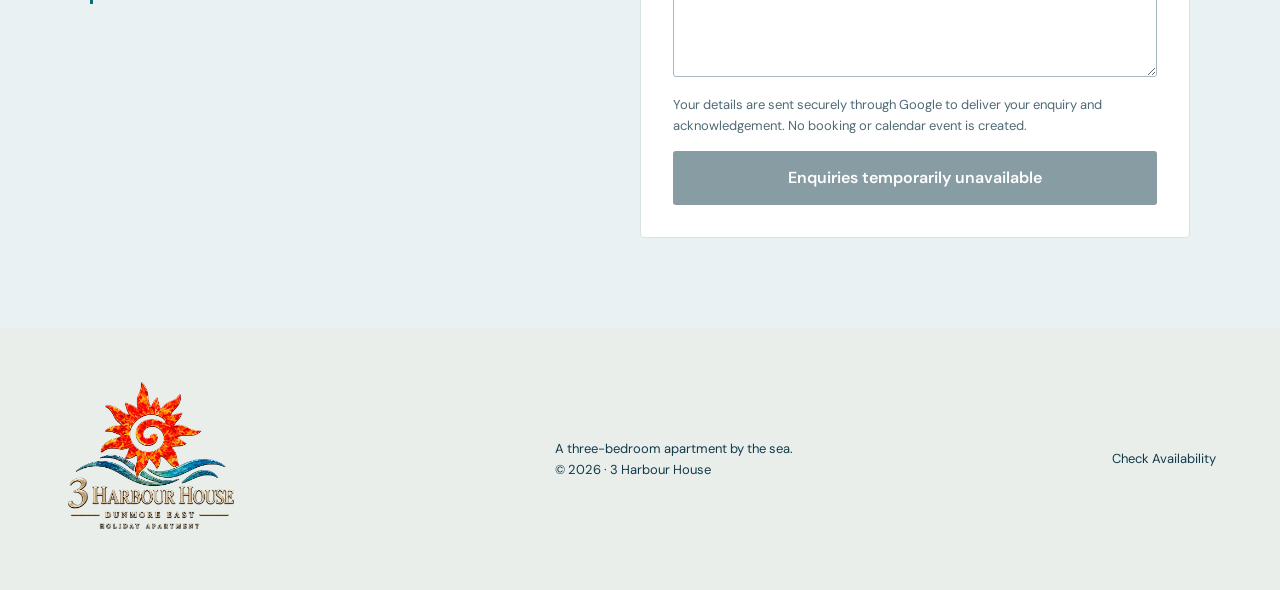
==== commit bc841e42: "Add floor plan and en-suite photo" ====
--- a/index.html
+++ b/index.html
@@ -1,11 +1,11 @@
 <!doctype html>
-<html lang="en"><head><meta charset="utf-8"><meta name="viewport" content="width=device-width,initial-scale=1"><meta name="description" content="3 Harbour House: a three-bedroom holiday apartment in Dunmore East, sleeping up to six, with sea views and gated parking."><title>3 Harbour House · Dunmore East</title><link rel="icon" type="image/png" sizes="32x32" href="branding/sun-32.png"><link rel="icon" type="image/png" sizes="16x16" href="branding/sun-16.png"><link rel="icon" type="image/png" sizes="192x192" href="branding/sun-192.png"><link rel="apple-touch-icon" sizes="180x180" href="branding/sun-180.png"><link rel="stylesheet" href="style.css?v=calendar-live-1"></head>
+<html lang="en"><head><meta charset="utf-8"><meta name="viewport" content="width=device-width,initial-scale=1"><meta name="description" content="3 Harbour House: a three-bedroom holiday apartment in Dunmore East, sleeping up to six, with sea views and gated parking."><title>3 Harbour House · Dunmore East</title><link rel="icon" type="image/png" sizes="32x32" href="branding/sun-32.png"><link rel="icon" type="image/png" sizes="16x16" href="branding/sun-16.png"><link rel="icon" type="image/png" sizes="192x192" href="branding/sun-192.png"><link rel="apple-touch-icon" sizes="180x180" href="branding/sun-180.png"><link rel="stylesheet" href="style.css?v=apartment-glance-1"></head>
 <body><a class="skip" href="#main">Skip to content</a>
 <header><a class="brand header-crest" href="#home" aria-label="3 Harbour House — home"><img src="branding/harbour-house-crest-transparent.png" width="1254" height="1254" alt="3 Harbour House · Dunmore East · Holiday Apartment"></a><button id="menu" aria-controls="nav" aria-expanded="false">Menu</button><nav id="nav" aria-label="Main navigation"><a href="#stay">The apartment</a><a href="#gallery">Photos</a><a href="#discover">Discover</a><a href="#rates">Rates</a><a class="button small" href="#availability">Check Availability</a></nav></header>
 <main id="main"><section class="hero" id="home"><div class="hero-copy"><p class="eyebrow">A HOME ABOVE THE HARBOUR</p><h1>Your own corner<br>of Dunmore East.</h1><p>An elegant coastal stay overlooking Dunmore East Harbour. Three bedrooms in a historic clifftop convent, with space for six and the village on your doorstep.</p><a class="button" href="#availability">Check Availability</a><a class="text-link" href="#gallery">Take a look inside</a></div><div class="hero-photo"><img src="photos/1.jpg" alt="Sailing boats moored in Dunmore East harbour" fetchpriority="high"><span>HARBOUR DAYS, AT YOUR OWN PACE.</span></div></section>
 <div class="facts" aria-label="Property summary"><div><strong>6</strong><span>guests</span></div><div><strong>3</strong><span>bedrooms</span></div><div><strong>2</strong><span>bathrooms</span></div><div><strong>Sea views</strong><span>clifftop setting</span></div><div><strong>Gated parking</strong><span>free, on site</span></div></div>
 <section id="stay" class="section stay"><div class="section-intro"><p class="eyebrow">THE APARTMENT</p><h2>A little history.<br>A lot of room to unwind.</h2><p>High ceilings, sash windows and period character meet the comforts of a fully equipped holiday home. Settle in with family or friends, cook together, or simply watch life on the water.</p></div><figure class="living"><img src="photos/36.jpg" alt="Apartment living and dining room with a blue feature wall, sofas and wooden floor" loading="lazy"><figcaption>Space to come together.</figcaption></figure><div class="amenities"><article><h3>Sleep comfortably</h3><p>Three bedrooms with one king bed and two queen beds. Two bathrooms, including one ensuite. Bed linen and towels provided.</p></article><article><h3>Feel at home</h3><p>High-speed Wi-Fi, central heating, secure self check-in and free gated parking on site.</p></article><article><h3>Cook &amp; gather</h3><p>Oven, hob, microwave, refrigerator, dishwasher and Nespresso coffee machine.</p></article><article><h3>Stay in for the evening</h3><p>Smart TV with streaming apps, Bluetooth speaker, board games and books.</p></article></div></section>
-<section id="gallery" class="section gallery-section"><div class="section-heading"><div><p class="eyebrow">LOOK AROUND</p><h2>Make yourself at home.</h2></div><p>A closer look at Harbour House, inside and out.</p></div><div class="filters" role="group" aria-label="Filter photographs"><button class="active" data-filter="all" aria-pressed="true">All property photos</button><button data-filter="apartment" aria-pressed="false">Inside</button><button data-filter="exterior" aria-pressed="false">The building</button></div><div class="gallery" id="photos"></div><p class="gallery-note">Select a photograph to see it in full. <a href="#discover">Explore Dunmore East below.</a></p></section>
+<section id="apartment-at-a-glance" class="section apartment-glance" aria-labelledby="apartment-glance-title"><div class="apartment-glance-copy"><p class="eyebrow">EXPLORE THE APARTMENT</p><h2 id="apartment-glance-title">The Apartment at a Glance</h2><p>Explore the layout of 3 Harbour House, with three bedrooms, two bathrooms and a spacious open-plan living and kitchen area.</p></div><figure class="apartment-glance-plan"><img src="photos/floor-plan.jpg" alt="Floor plan of 3 Harbour House showing three bedrooms, two bathrooms, the kitchen, sitting room, hallway and entrance." width="876" height="817" loading="lazy"><figcaption>Three-bedroom apartment layout.</figcaption></figure></section><section id="gallery" class="section gallery-section"><div class="section-heading"><div><p class="eyebrow">LOOK AROUND</p><h2>Make yourself at home.</h2></div><p>A closer look at Harbour House, inside and out.</p></div><div class="filters" role="group" aria-label="Filter photographs"><button class="active" data-filter="all" aria-pressed="true">All property photos</button><button data-filter="apartment" aria-pressed="false">Inside</button><button data-filter="exterior" aria-pressed="false">The building</button></div><div class="gallery" id="photos"></div><p class="gallery-note">Select a photograph to see it in full. <a href="#discover">Explore Dunmore East below.</a></p></section>
 <section id="availability" class="section availability-section">
 <div class="section-heading"><div><p class="eyebrow">PLAN YOUR COASTAL STAY</p><h2>Check Availability</h2></div><p>Choose your arrival, then your departure.<br>Your stay is confirmed personally.</p></div>
 
@@ -28,4 +28,4 @@
 </section>
 <section id="rates" class="section rates-section"><div class="section-heading"><div><p class="eyebrow">PLAN YOUR STAY</p><h2>A season for every escape.</h2></div><p>Published guide rates, inclusive of VAT.<br>Request a quote for your dates.</p></div><div class="rates"><article><h3>Low season</h3><p>Jan–Mar · Nov–mid-Dec</p><div><strong>€150</strong> / night</div><p>€950 / week</p><small>Quiet season, ideal for couples</small></article><article><h3>Spring / autumn</h3><p>Apr · May · Oct</p><div><strong>€180</strong> / night</div><p>€1,150 / week</p><small>Mild weather, fewer crowds</small></article><article><h3>High season</h3><p>Jun · Sep</p><div><strong>€215</strong> / night</div><p>€1,400 / week</p><small>Warm seaside days</small></article><article><h3>Peak season</h3><p>Jul · Aug</p><div><strong>€250</strong> / night</div><p>€1,600 / week</p><small>5-night minimum</small></article><article><h3>Festive season</h3><p>Christmas &amp; New Year</p><div><strong>€240</strong> / night</div><p>€1,500 / week</p><small>5-night minimum</small></article></div><p class="rate-note">These are indicative prices from the current website and do not constitute a fixed offer. Final rates may vary depending on the booking platform or agent. Availability and the total price must be confirmed for your dates.</p><a href="#availability" class="text-link">Check Availability for your dates</a></section>
 <section id="enquire" class="section enquiry"><div><p class="eyebrow">MAKE TIME FOR THE COAST</p><h2>When would you<br>like to visit?</h2><p>Choose your dates and tell us who’s coming. An enquiry is a request for availability and a quote; your stay is confirmed separately.</p><p class="management-note">Bookings and local property management are handled by Dunmore Escapes.</p><div class="contact"><span>Prefer to talk?</span><a href="tel:+353858689338">+353 85 868 9338</a></div><p class="booking-note">Send an enquiry to the owner. Requested dates are subject to personal confirmation; submitting does not reserve them.</p></div><form id="enquiry-form"><div class="form-row"><label>Arrival<input type="date" name="arrival" required></label><label>Departure<input type="date" name="departure" required></label></div><div class="form-row"><label>Guests<select name="guests" required><option value="">Choose guests</option><option>1</option><option>2</option><option>3</option><option>4</option><option>5</option><option>6</option></select></label><label>Mobile / contact number<input type="tel" name="phone" autocomplete="tel" maxlength="40" required></label></div><label>Your name<input name="name" autocomplete="name" maxlength="100" required></label><label>Email address<input type="email" name="email" autocomplete="email" maxlength="254" required></label><label>Questions or special requests <span>(optional)</span><textarea name="message" rows="3" maxlength="2000"></textarea></label><div class="form-trap" aria-hidden="true"><label>Leave this empty<input name="website" tabindex="-1" autocomplete="off"></label></div><p class="form-privacy">Your details are sent securely through Google to deliver your enquiry and acknowledgement. No booking or calendar event is created.</p><p id="form-error" role="alert"></p><button class="button" type="submit">Send enquiry</button><div id="draft" hidden><span class="result-label">ENQUIRY RECEIVED</span><h3 tabindex="-1" id="enquiry-result">Thank you for your enquiry</h3><p id="result-intro" role="status">We have received your enquiry request.</p><p id="result-stay"></p><p>Your stay is not confirmed until you receive booking confirmation.</p><p id="result-next">Once email delivery is connected, we will confirm availability and booking details with you shortly. To enquire now, use the current booking enquiry form or phone number.</p><details class="enquiry-details"><summary>Review enquiry details</summary><pre id="draft-text"></pre><button type="button" id="copy" class="secondary">Copy enquiry</button><p id="copy-status" role="status"></p></details></div></form></section>
-</main><footer><a class="footer-crest" href="#home" aria-label="3 Harbour House — back to top"><img src="branding/harbour-house-crest-transparent.png" width="150" height="150" alt="3 Harbour House · Dunmore East · Holiday Apartment"></a><p>A three-bedroom apartment by the sea.<br>© 2026 · 3 Harbour House</p><a href="#availability">Check Availability</a></footer><a class="mobile-cta" href="#availability">Check Availability</a><dialog id="lightbox"><button id="close-photo" aria-label="Close photograph">Close</button><img id="large-photo" alt=""><p id="photo-caption"></p><div><button id="prev-photo">Previous</button><span id="photo-count"></span><button id="next-photo">Next</button></div></dialog><script src="enquiry-config.js?v=private-calendar-1"></script><script src="availability.js?v=private-calendar-1"></script><script src="app.js"></script></body></html>
+</main><footer><a class="footer-crest" href="#home" aria-label="3 Harbour House — back to top"><img src="branding/harbour-house-crest-transparent.png" width="150" height="150" alt="3 Harbour House · Dunmore East · Holiday Apartment"></a><p>A three-bedroom apartment by the sea.<br>© 2026 · 3 Harbour House</p><a href="#availability">Check Availability</a></footer><a class="mobile-cta" href="#availability">Check Availability</a><dialog id="lightbox"><button id="close-photo" aria-label="Close photograph">Close</button><img id="large-photo" alt=""><p id="photo-caption"></p><div><button id="prev-photo">Previous</button><span id="photo-count"></span><button id="next-photo">Next</button></div></dialog><script src="enquiry-config.js?v=private-calendar-1"></script><script src="availability.js?v=anonymous-jsonp-1"></script><script src="app.js?v=apartment-glance-1"></script></body></html>
--- a/style.css
+++ b/style.css
@@ -30,3 +30,10 @@
 /* Targeted header logo placement; retain existing navigation and mobile menu. */
 body:not(.guest-guide)>header{padding-top:6px;padding-bottom:6px}.header-crest{flex-shrink:0}.header-crest img{display:block;width:74px;height:74px;object-fit:contain}@media(max-width:700px){.header-crest img{width:68px;height:68px}}
 
+/* Keep the fixed booking shortcut clear of the calendar and its controls. */
+@media(max-width:700px){body.availability-visible .mobile-cta{display:none!important}.calendar-day.in-stay{background:#b9dce2;color:var(--navy);font-weight:700;box-shadow:inset 0 0 0 1px var(--sea)}.calendar-day.selected{font-weight:700}}
+
+
+/* Floor plan section and complete-view treatment for the wide en-suite photograph. */
+.apartment-glance{display:grid;grid-template-columns:minmax(230px,.72fr) minmax(0,1.28fr);gap:48px;align-items:center;background:white}.apartment-glance-copy{max-width:460px}.apartment-glance-copy>p:not(.eyebrow){max-width:420px}.apartment-glance-plan{margin:0;max-width:100%;padding:12px;background:var(--paper);border:1px solid var(--line)}.apartment-glance-plan img{width:100%;height:auto;object-fit:contain}.apartment-glance-plan figcaption{font-size:13px;margin-top:8px;color:#5e747a}.gallery img.photo-contain{object-fit:contain;background:#e7eded}
+@media(max-width:700px){.apartment-glance{display:block}.apartment-glance-plan{margin-top:28px;padding:7px}}
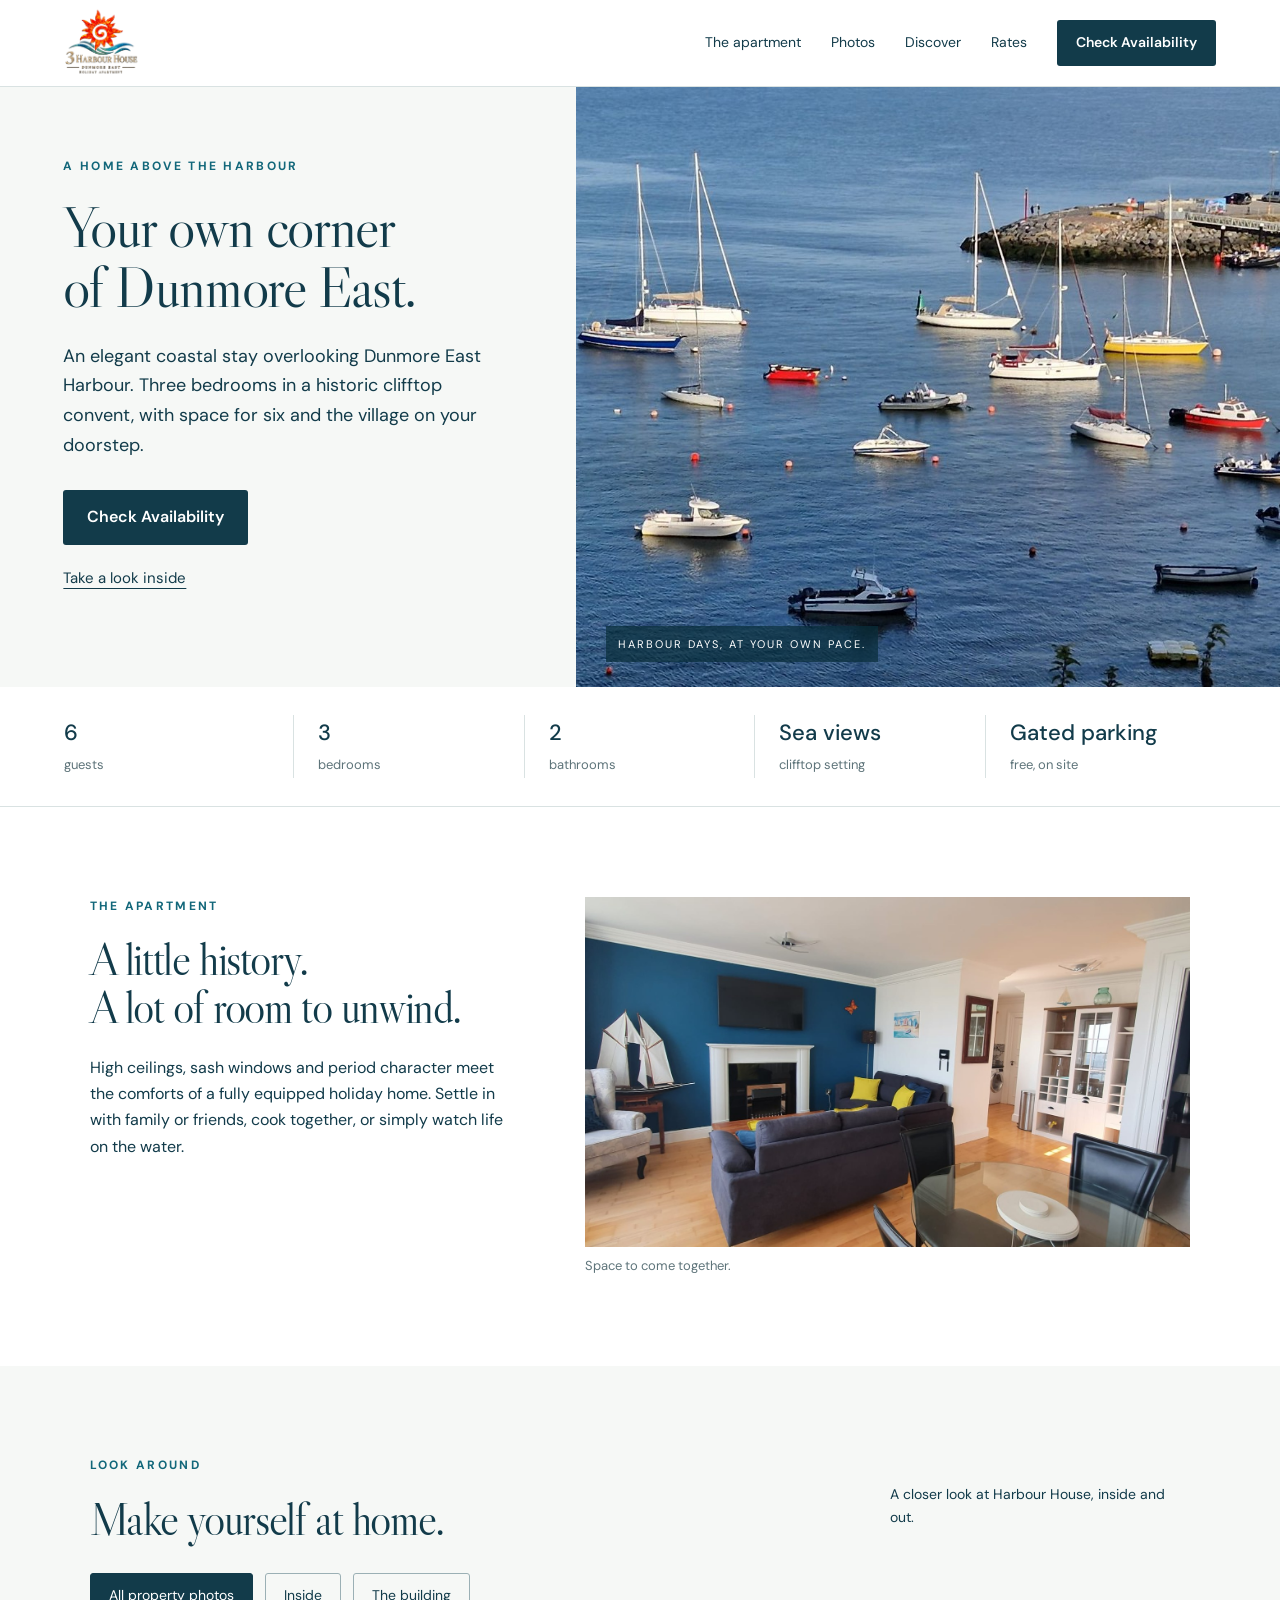
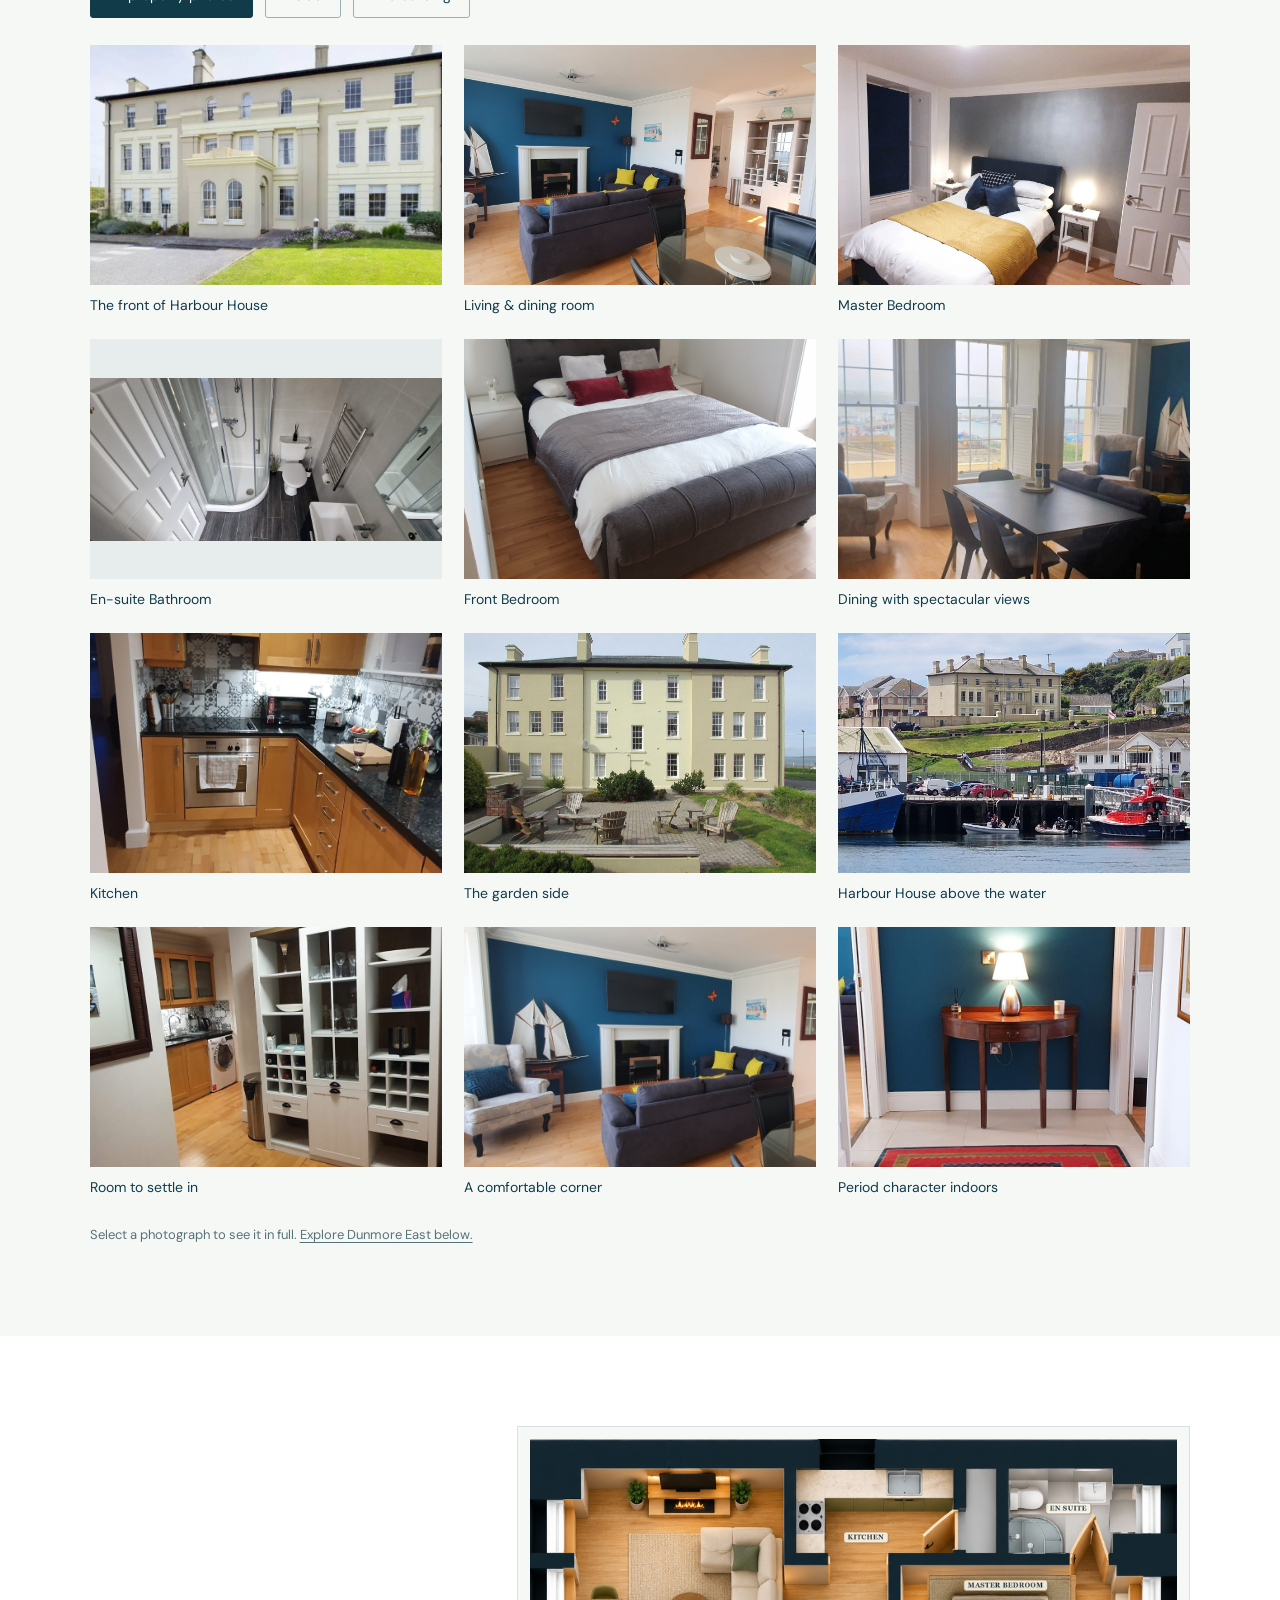
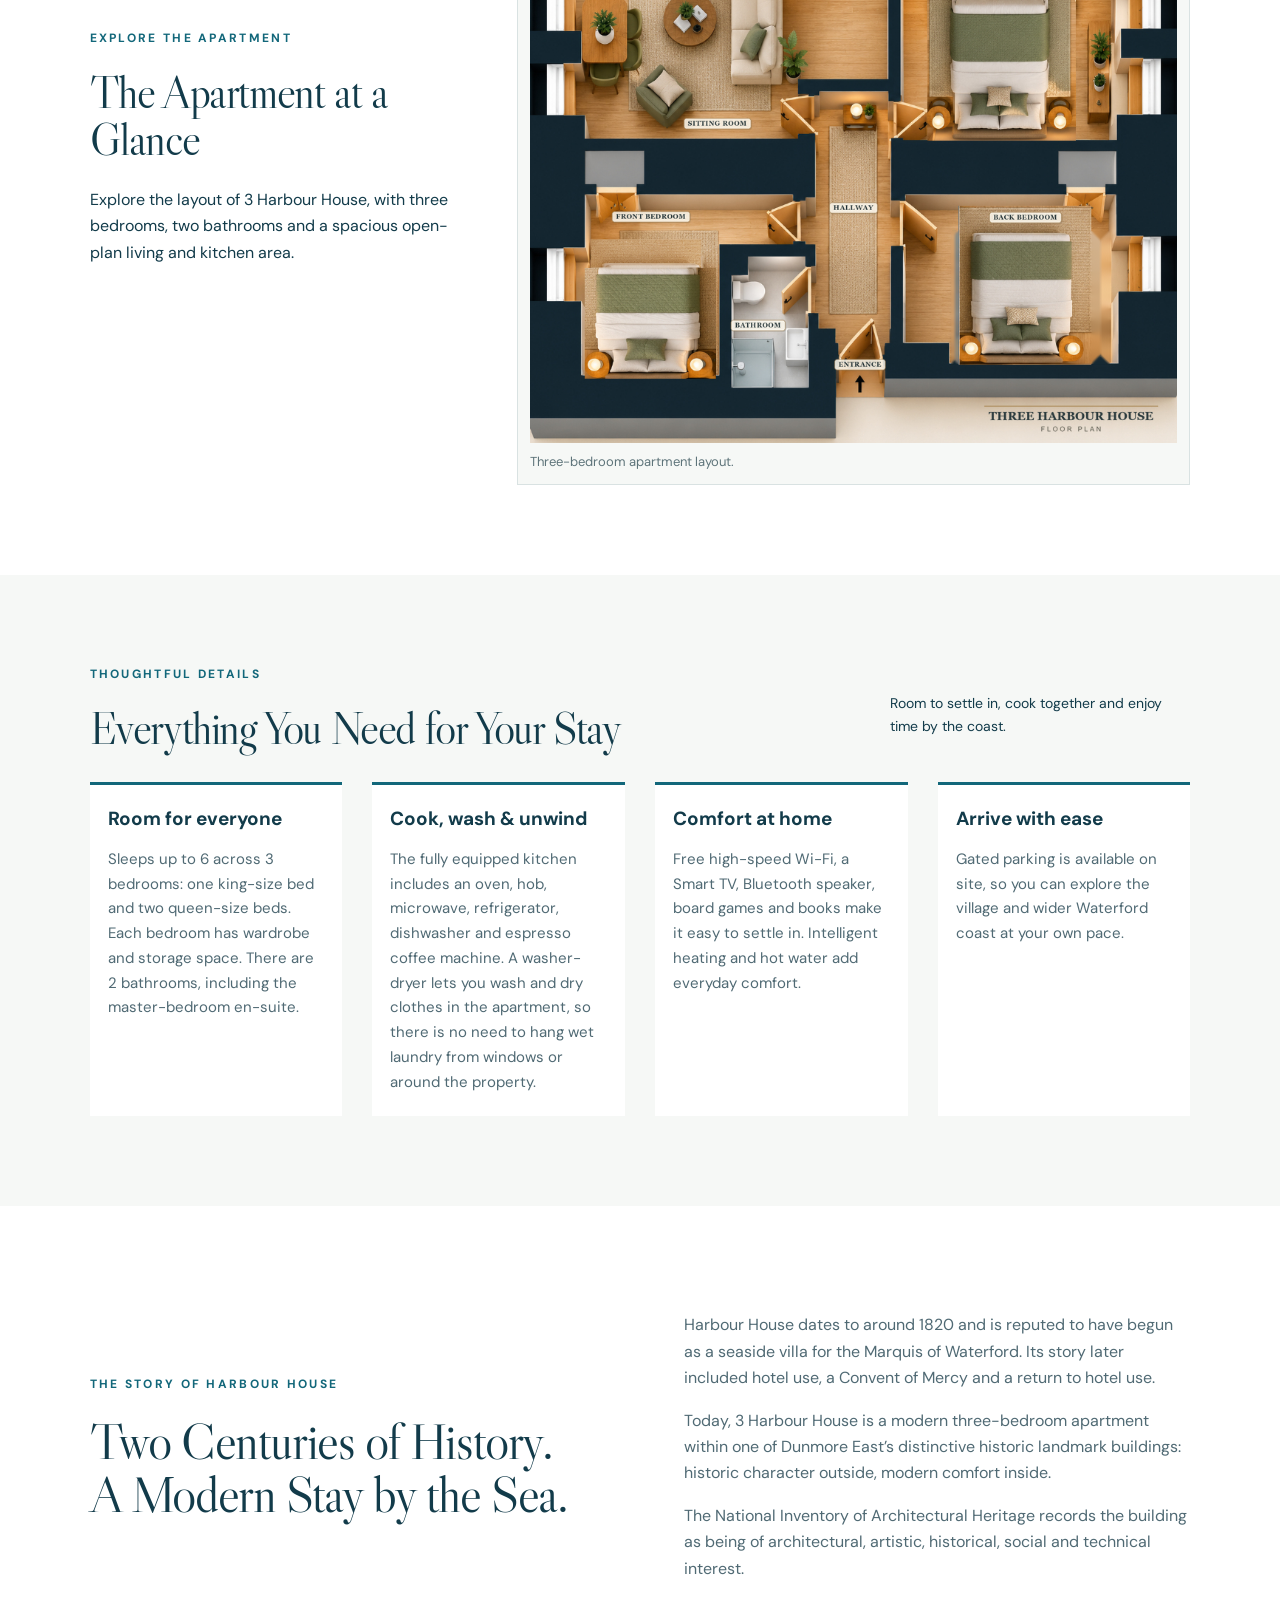
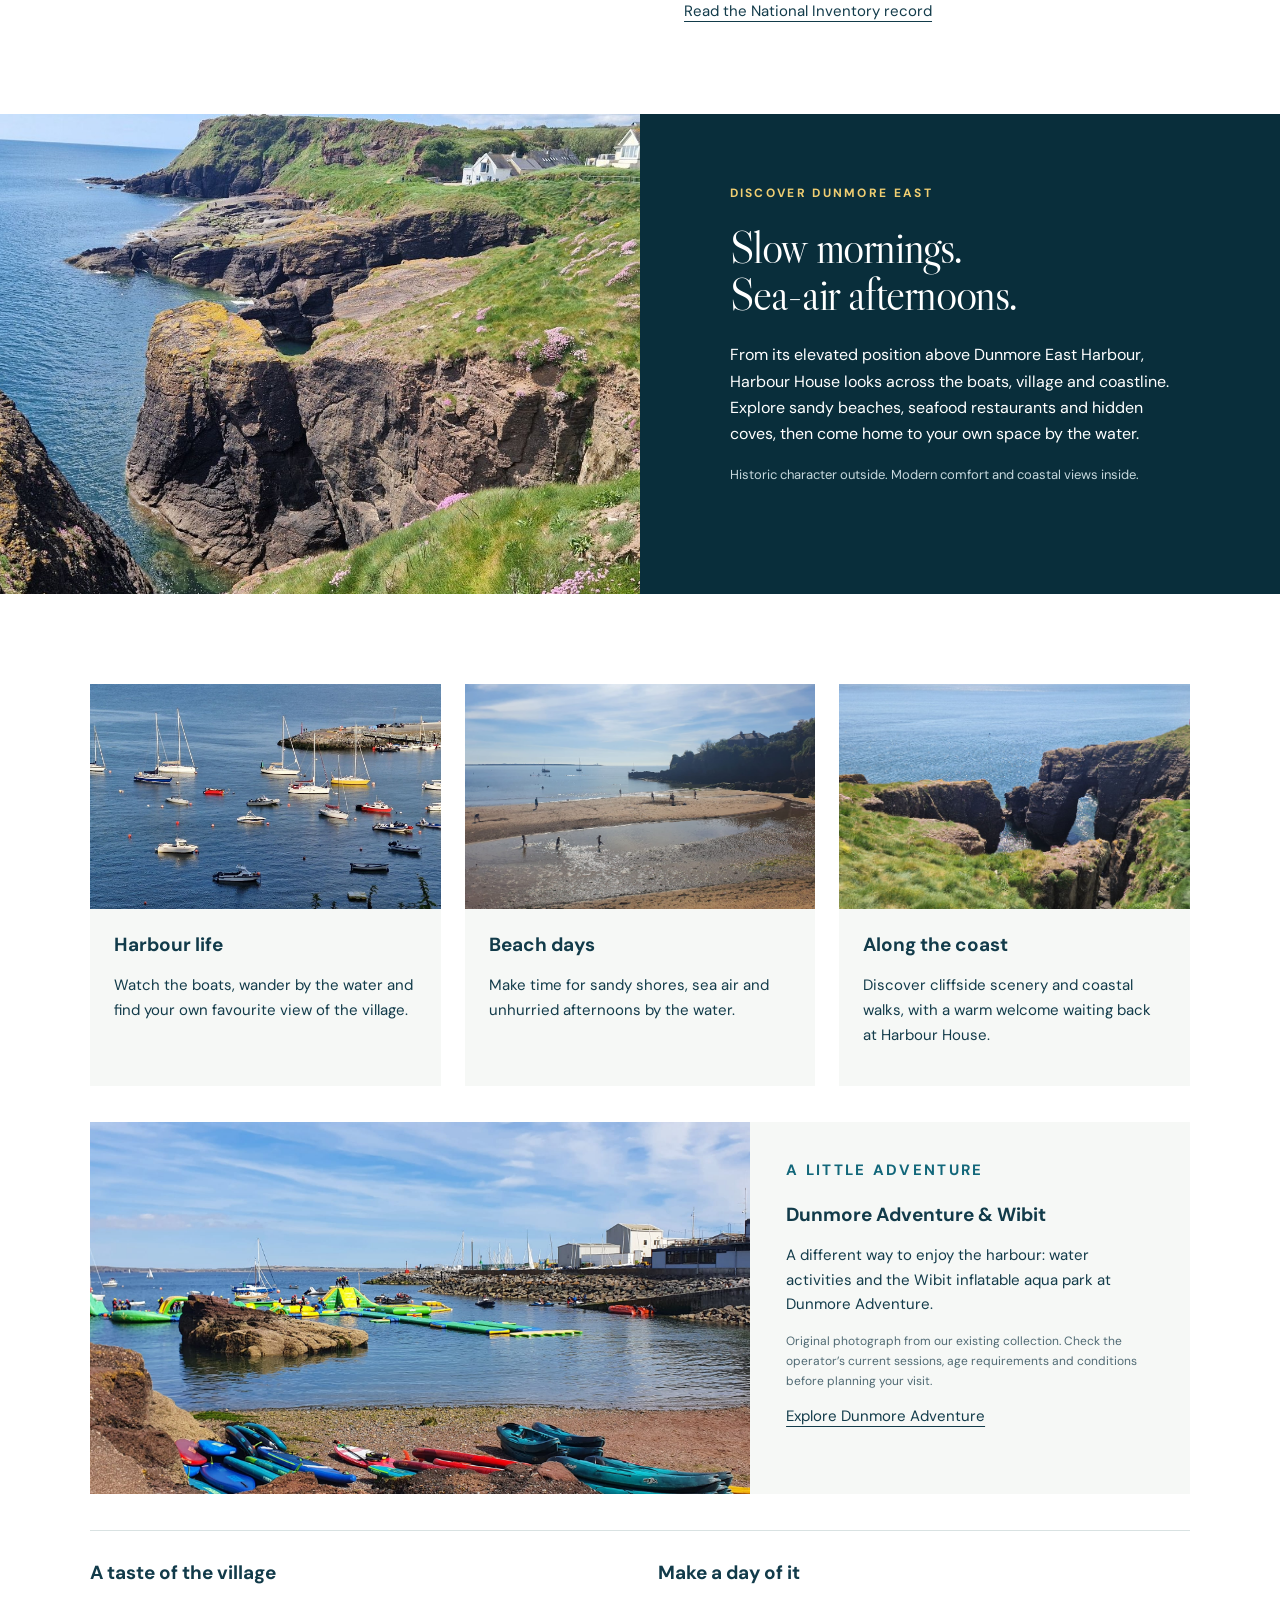
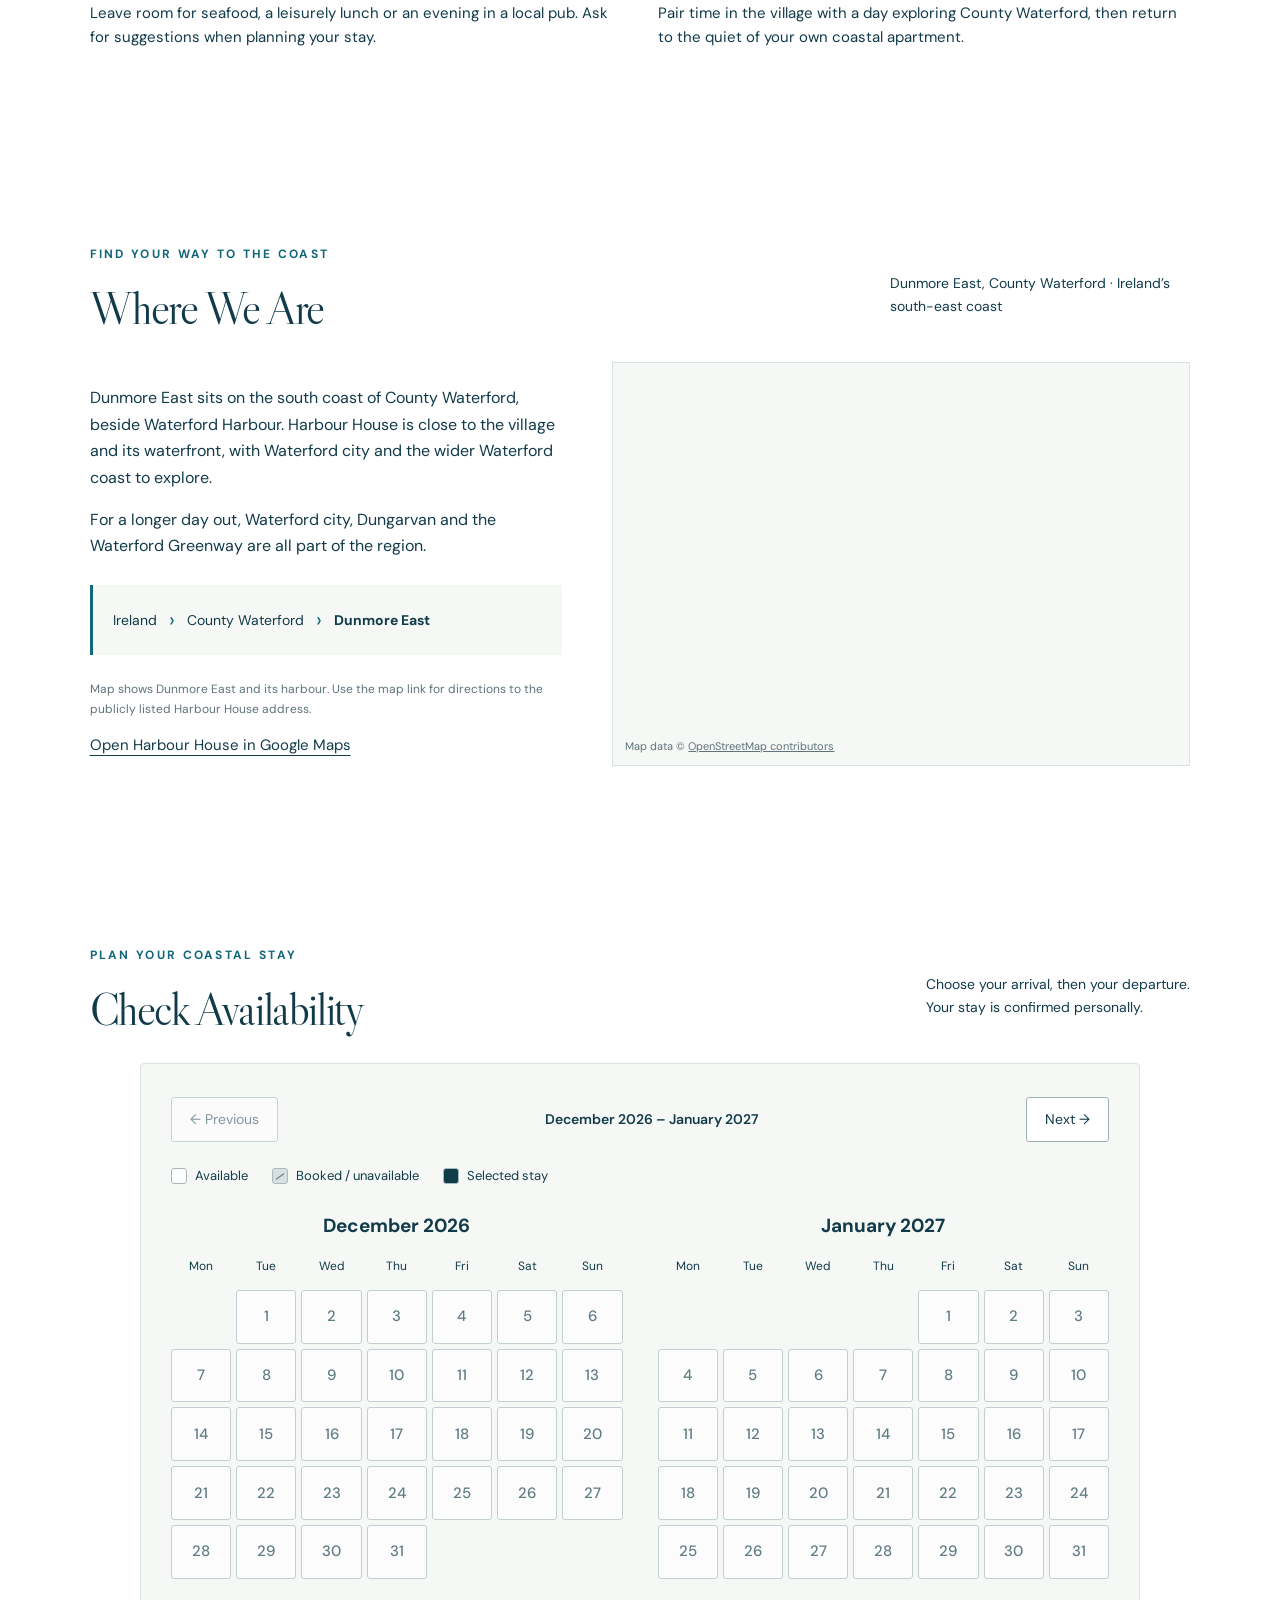
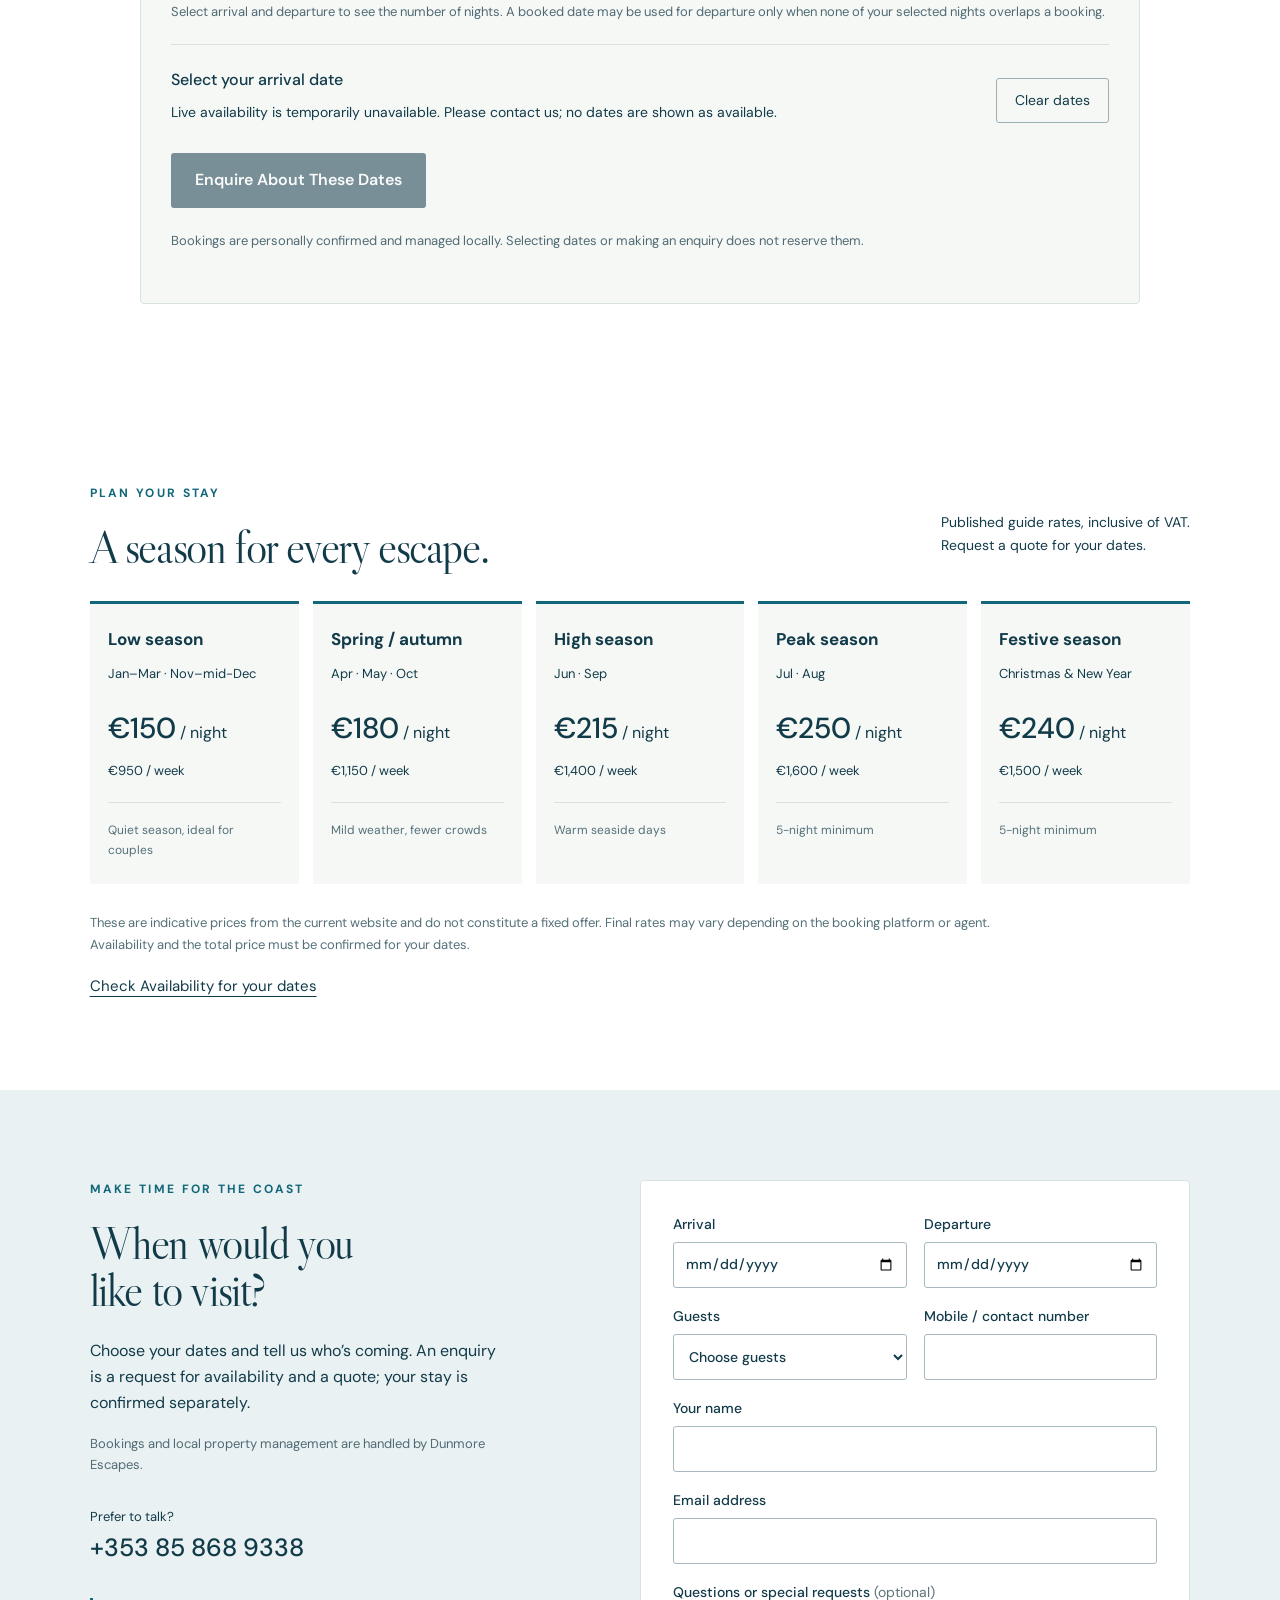
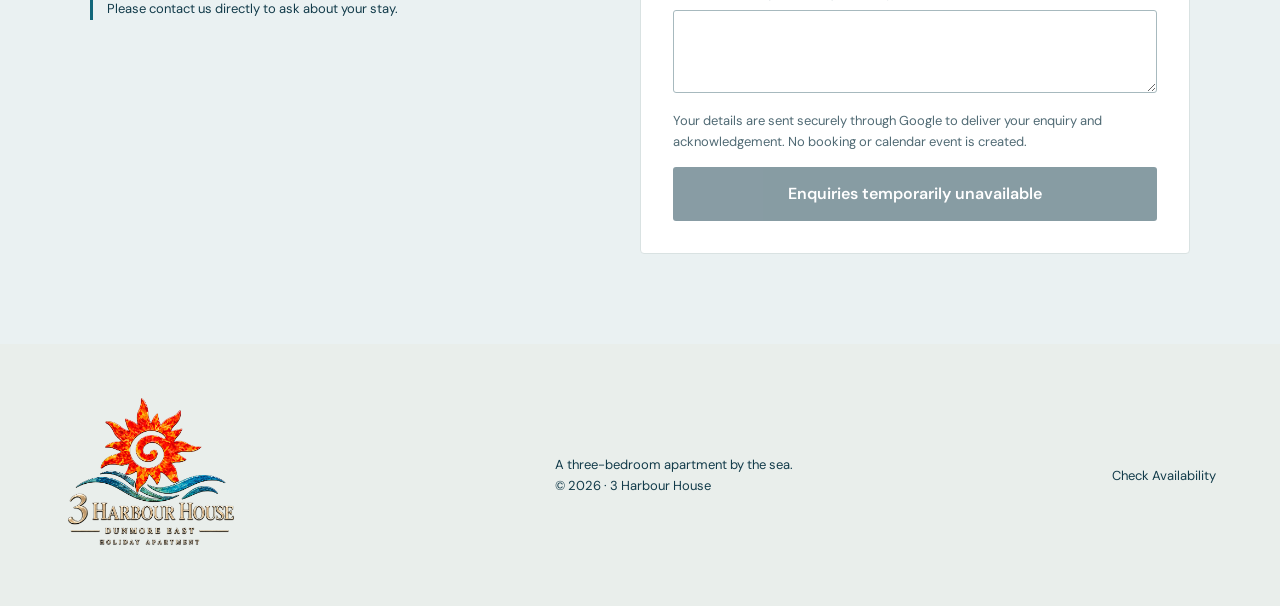
==== commit 92dacc96: "Add practical amenities and Harbour House story" ====
--- a/index.html
+++ b/index.html
@@ -1,11 +1,28 @@
 <!doctype html>
-<html lang="en"><head><meta charset="utf-8"><meta name="viewport" content="width=device-width,initial-scale=1"><meta name="description" content="3 Harbour House: a three-bedroom holiday apartment in Dunmore East, sleeping up to six, with sea views and gated parking."><title>3 Harbour House · Dunmore East</title><link rel="icon" type="image/png" sizes="32x32" href="branding/sun-32.png"><link rel="icon" type="image/png" sizes="16x16" href="branding/sun-16.png"><link rel="icon" type="image/png" sizes="192x192" href="branding/sun-192.png"><link rel="apple-touch-icon" sizes="180x180" href="branding/sun-180.png"><link rel="stylesheet" href="style.css?v=apartment-glance-1"></head>
+<html lang="en"><head><meta charset="utf-8"><meta name="viewport" content="width=device-width,initial-scale=1"><meta name="description" content="3 Harbour House: a three-bedroom holiday apartment in Dunmore East, sleeping up to six, with sea views and gated parking."><title>3 Harbour House · Dunmore East</title><link rel="icon" type="image/png" sizes="32x32" href="branding/sun-32.png"><link rel="icon" type="image/png" sizes="16x16" href="branding/sun-16.png"><link rel="icon" type="image/png" sizes="192x192" href="branding/sun-192.png"><link rel="apple-touch-icon" sizes="180x180" href="branding/sun-180.png"><link rel="stylesheet" href="style.css?v=amenities-story-1"></head>
 <body><a class="skip" href="#main">Skip to content</a>
 <header><a class="brand header-crest" href="#home" aria-label="3 Harbour House — home"><img src="branding/harbour-house-crest-transparent.png" width="1254" height="1254" alt="3 Harbour House · Dunmore East · Holiday Apartment"></a><button id="menu" aria-controls="nav" aria-expanded="false">Menu</button><nav id="nav" aria-label="Main navigation"><a href="#stay">The apartment</a><a href="#gallery">Photos</a><a href="#discover">Discover</a><a href="#rates">Rates</a><a class="button small" href="#availability">Check Availability</a></nav></header>
 <main id="main"><section class="hero" id="home"><div class="hero-copy"><p class="eyebrow">A HOME ABOVE THE HARBOUR</p><h1>Your own corner<br>of Dunmore East.</h1><p>An elegant coastal stay overlooking Dunmore East Harbour. Three bedrooms in a historic clifftop convent, with space for six and the village on your doorstep.</p><a class="button" href="#availability">Check Availability</a><a class="text-link" href="#gallery">Take a look inside</a></div><div class="hero-photo"><img src="photos/1.jpg" alt="Sailing boats moored in Dunmore East harbour" fetchpriority="high"><span>HARBOUR DAYS, AT YOUR OWN PACE.</span></div></section>
 <div class="facts" aria-label="Property summary"><div><strong>6</strong><span>guests</span></div><div><strong>3</strong><span>bedrooms</span></div><div><strong>2</strong><span>bathrooms</span></div><div><strong>Sea views</strong><span>clifftop setting</span></div><div><strong>Gated parking</strong><span>free, on site</span></div></div>
-<section id="stay" class="section stay"><div class="section-intro"><p class="eyebrow">THE APARTMENT</p><h2>A little history.<br>A lot of room to unwind.</h2><p>High ceilings, sash windows and period character meet the comforts of a fully equipped holiday home. Settle in with family or friends, cook together, or simply watch life on the water.</p></div><figure class="living"><img src="photos/36.jpg" alt="Apartment living and dining room with a blue feature wall, sofas and wooden floor" loading="lazy"><figcaption>Space to come together.</figcaption></figure><div class="amenities"><article><h3>Sleep comfortably</h3><p>Three bedrooms with one king bed and two queen beds. Two bathrooms, including one ensuite. Bed linen and towels provided.</p></article><article><h3>Feel at home</h3><p>High-speed Wi-Fi, central heating, secure self check-in and free gated parking on site.</p></article><article><h3>Cook &amp; gather</h3><p>Oven, hob, microwave, refrigerator, dishwasher and Nespresso coffee machine.</p></article><article><h3>Stay in for the evening</h3><p>Smart TV with streaming apps, Bluetooth speaker, board games and books.</p></article></div></section>
-<section id="apartment-at-a-glance" class="section apartment-glance" aria-labelledby="apartment-glance-title"><div class="apartment-glance-copy"><p class="eyebrow">EXPLORE THE APARTMENT</p><h2 id="apartment-glance-title">The Apartment at a Glance</h2><p>Explore the layout of 3 Harbour House, with three bedrooms, two bathrooms and a spacious open-plan living and kitchen area.</p></div><figure class="apartment-glance-plan"><img src="photos/floor-plan.jpg" alt="Floor plan of 3 Harbour House showing three bedrooms, two bathrooms, the kitchen, sitting room, hallway and entrance." width="876" height="817" loading="lazy"><figcaption>Three-bedroom apartment layout.</figcaption></figure></section><section id="gallery" class="section gallery-section"><div class="section-heading"><div><p class="eyebrow">LOOK AROUND</p><h2>Make yourself at home.</h2></div><p>A closer look at Harbour House, inside and out.</p></div><div class="filters" role="group" aria-label="Filter photographs"><button class="active" data-filter="all" aria-pressed="true">All property photos</button><button data-filter="apartment" aria-pressed="false">Inside</button><button data-filter="exterior" aria-pressed="false">The building</button></div><div class="gallery" id="photos"></div><p class="gallery-note">Select a photograph to see it in full. <a href="#discover">Explore Dunmore East below.</a></p></section>
+<section id="stay" class="section stay"><div class="section-intro"><p class="eyebrow">THE APARTMENT</p><h2>A little history.<br>A lot of room to unwind.</h2><p>High ceilings, sash windows and period character meet the comforts of a fully equipped holiday home. Settle in with family or friends, cook together, or simply watch life on the water.</p></div><figure class="living"><img src="photos/36.jpg" alt="Apartment living and dining room with a blue feature wall, sofas and wooden floor" loading="lazy"><figcaption>Space to come together.</figcaption></figure></section>
+<section id="gallery" class="section gallery-section"><div class="section-heading"><div><p class="eyebrow">LOOK AROUND</p><h2>Make yourself at home.</h2></div><p>A closer look at Harbour House, inside and out.</p></div><div class="filters" role="group" aria-label="Filter photographs"><button class="active" data-filter="all" aria-pressed="true">All property photos</button><button data-filter="apartment" aria-pressed="false">Inside</button><button data-filter="exterior" aria-pressed="false">The building</button></div><div class="gallery" id="photos"></div><p class="gallery-note">Select a photograph to see it in full. <a href="#discover">Explore Dunmore East below.</a></p></section>
+<section id="apartment-at-a-glance" class="section apartment-glance" aria-labelledby="apartment-glance-title"><div class="apartment-glance-copy"><p class="eyebrow">EXPLORE THE APARTMENT</p><h2 id="apartment-glance-title">The Apartment at a Glance</h2><p>Explore the layout of 3 Harbour House, with three bedrooms, two bathrooms and a spacious open-plan living and kitchen area.</p></div><figure class="apartment-glance-plan"><img src="photos/floor-plan.jpg" alt="Floor plan of 3 Harbour House showing three bedrooms, two bathrooms, the kitchen, sitting room, hallway and entrance." width="876" height="817" loading="lazy"><figcaption>Three-bedroom apartment layout.</figcaption></figure></section>
+<section id="amenities" class="section amenities-section"><div class="section-heading"><div><p class="eyebrow">THOUGHTFUL DETAILS</p><h2>Everything You Need for Your Stay</h2></div><p>Room to settle in, cook together and enjoy time by the coast.</p></div><div class="amenities"><article><h3>Room for everyone</h3><p>Sleeps up to 6 across 3 bedrooms: one king-size bed and two queen-size beds. Each bedroom has wardrobe and storage space. There are 2 bathrooms, including the master-bedroom en-suite.</p></article><article><h3>Cook, wash &amp; unwind</h3><p>The fully equipped kitchen includes an oven, hob, microwave, refrigerator, dishwasher and espresso coffee machine. A washer-dryer lets you wash and dry clothes in the apartment, so there is no need to hang wet laundry from windows or around the property.</p></article><article><h3>Comfort at home</h3><p>Free high-speed Wi-Fi, a Smart TV, Bluetooth speaker, board games and books make it easy to settle in. Intelligent heating and hot water add everyday comfort.</p></article><article><h3>Arrive with ease</h3><p>Gated parking is available on site, so you can explore the village and wider Waterford coast at your own pace.</p></article></div></section>
+<section id="heritage" class="section heritage-section"><div><p class="eyebrow">THE STORY OF HARBOUR HOUSE</p><h2>Two Centuries of History.<br>A Modern Stay by the Sea.</h2></div><div class="heritage-copy"><p>Harbour House dates to around 1820 and is reputed to have begun as a seaside villa for the Marquis of Waterford. Its story later included hotel use, a Convent of Mercy and a return to hotel use.</p><p>Today, 3 Harbour House is a modern three-bedroom apartment within one of Dunmore East’s distinctive historic landmark buildings: historic character outside, modern comfort inside.</p><p>The National Inventory of Architectural Heritage records the building as being of architectural, artistic, historical, social and technical interest.</p><a class="text-link" href="https://www.buildingsofireland.ie/buildings-search/building/22817065/dunmore-harbour-house-dock-road-dunmore-dunmore-east-county-waterford" target="_blank" rel="noopener">Read the National Inventory record</a></div></section>
+
+
+<section class="coast-section" id="discover"><img src="photos/8.jpg" alt="Rocky coastline and blue sea near Dunmore East" loading="lazy"><div><p class="eyebrow">DISCOVER DUNMORE EAST</p><h2>Slow mornings.<br>Sea-air afternoons.</h2><p>From its elevated position above Dunmore East Harbour, Harbour House looks across the boats, village and coastline. Explore sandy beaches, seafood restaurants and hidden coves, then come home to your own space by the water.</p><p class="coast-small">Historic character outside. Modern comfort and coastal views inside.</p></div></section>
+<section class="section discover-details" aria-label="Experiences in Dunmore East">
+<div class="destination-grid">
+<article><img src="photos/1.jpg" alt="Sailing boats at anchor in Dunmore East harbour" loading="lazy"><div><h3>Harbour life</h3><p>Watch the boats, wander by the water and find your own favourite view of the village.</p></div></article>
+<article><img src="photos/33.jpg" alt="The sandy beach and sheltered water at Dunmore East" loading="lazy"><div><h3>Beach days</h3><p>Make time for sandy shores, sea air and unhurried afternoons by the water.</p></div></article>
+<article><img src="photos/25.jpg" alt="Rocky cliffs and coastal scenery near Dunmore East" loading="lazy"><div><h3>Along the coast</h3><p>Discover cliffside scenery and coastal walks, with a warm welcome waiting back at Harbour House.</p></div></article>
+</div>
+<article class="adventure-feature"><img src="photos/32.jpg" alt="The inflatable Wibit water park at Dunmore Adventure, with kayaks on the shore" loading="lazy"><div><p class="eyebrow">A LITTLE ADVENTURE</p><h3>Dunmore Adventure &amp; Wibit</h3><p>A different way to enjoy the harbour: water activities and the Wibit inflatable aqua park at Dunmore Adventure.</p><p class="small-print">Original photograph from our existing collection. Check the operator’s current sessions, age requirements and conditions before planning your visit.</p><a class="text-link" href="https://dunmoreadventure.com/" target="_blank" rel="noopener">Explore Dunmore Adventure</a></div></article>
+<div class="local-notes"><article><h3>A taste of the village</h3><p>Leave room for seafood, a leisurely lunch or an evening in a local pub. Ask for suggestions when planning your stay.</p></article><article><h3>Make a day of it</h3><p>Pair time in the village with a day exploring County Waterford, then return to the quiet of your own coastal apartment.</p></article></div>
+</section>
+
+<section id="location" class="section location-section"><div class="section-heading"><div><p class="eyebrow">FIND YOUR WAY TO THE COAST</p><h2>Where We Are</h2></div><p>Dunmore East, County Waterford · Ireland’s south-east coast</p></div><div class="location-layout"><div class="location-copy"><p>Dunmore East sits on the south coast of County Waterford, beside Waterford Harbour. Harbour House is close to the village and its waterfront, with Waterford city and the wider Waterford coast to explore.</p><p>For a longer day out, Waterford city, Dungarvan and the Waterford Greenway are all part of the region.</p><div class="location-trail" role="img" aria-label="Ireland, County Waterford, Dunmore East on the south coast"><span>Ireland</span><b aria-hidden="true">›</b><span>County Waterford</span><b aria-hidden="true">›</b><strong>Dunmore East</strong></div><p class="small-print">Map shows Dunmore East and its harbour. Use the map link for directions to the publicly listed Harbour House address.</p><a class="text-link" href="https://www.google.com/maps/search/?api=1&amp;query=3+Harbour+House%2C+Dunmore+East%2C+County+Waterford%2C+Ireland" target="_blank" rel="noopener">Open Harbour House in Google Maps</a></div><div class="location-map"><iframe title="Map showing Dunmore East, County Waterford" src="https://www.openstreetmap.org/export/embed.html?bbox=-7.035%2C52.13%2C-6.965%2C52.175&amp;layer=mapnik&amp;marker=52.152%2C-7.002" loading="lazy" referrerpolicy="no-referrer" aria-label="OpenStreetMap of Dunmore East"></iframe><p>Map data © <a href="https://www.openstreetmap.org/copyright" target="_blank" rel="noopener">OpenStreetMap contributors</a></p></div></div></section>
 <section id="availability" class="section availability-section">
 <div class="section-heading"><div><p class="eyebrow">PLAN YOUR COASTAL STAY</p><h2>Check Availability</h2></div><p>Choose your arrival, then your departure.<br>Your stay is confirmed personally.</p></div>
 
@@ -15,17 +32,6 @@
 <p class="calendar-help">Select arrival and departure to see the number of nights. A booked date may be used for departure only when none of your selected nights overlaps a booking.</p>
 <div class="date-summary"><div><strong id="selected-dates">Select your arrival date</strong><p id="availability-status" role="status" aria-live="polite"></p></div><button id="clear-dates" class="secondary" type="button">Clear dates</button></div>
 <a id="dates-enquiry" class="button" href="#enquire" aria-disabled="true">Enquire About These Dates</a>
-<p class="confirmation-note">Bookings are personally confirmed and managed locally. Selecting dates or making an enquiry does not reserve them.</p></div></section>
-<section class="coast-section" id="discover"><img src="photos/8.jpg" alt="Rocky coastline and blue sea near Dunmore East" loading="lazy"><div><p class="eyebrow">DISCOVER DUNMORE EAST</p><h2>Slow mornings.<br>Sea-air afternoons.</h2><p>Explore Dunmore East’s sandy beaches, seafood restaurants and hidden coves, then come home to your own space above the harbour.</p><p class="coast-small">Dunmore East, County Waterford, Ireland</p></div></section>
-<section class="section discover-details" aria-label="Experiences in Dunmore East">
-<div class="destination-grid">
-<article><img src="photos/1.jpg" alt="Sailing boats at anchor in Dunmore East harbour" loading="lazy"><div><h3>Harbour life</h3><p>Watch the boats, wander by the water and find your own favourite view of the village.</p></div></article>
-<article><img src="photos/33.jpg" alt="The sandy beach and sheltered water at Dunmore East" loading="lazy"><div><h3>Beach days</h3><p>Make time for sandy shores, sea air and unhurried afternoons by the water.</p></div></article>
-<article><img src="photos/25.jpg" alt="Rocky cliffs and coastal scenery near Dunmore East" loading="lazy"><div><h3>Along the coast</h3><p>Discover cliffside scenery and coastal walks, with a warm welcome waiting back at Harbour House.</p></div></article>
-</div>
-<article class="adventure-feature"><img src="photos/32.jpg" alt="The inflatable Wibit water park at Dunmore Adventure, with kayaks on the shore" loading="lazy"><div><p class="eyebrow">A LITTLE ADVENTURE</p><h3>Dunmore Adventure &amp; Wibit</h3><p>A different way to enjoy the harbour: water activities and the Wibit inflatable aqua park at Dunmore Adventure.</p><p class="small-print">Original photograph from our existing collection. Check the operator’s current sessions, age requirements and conditions before planning your visit.</p><a class="text-link" href="https://dunmoreadventure.com/" target="_blank" rel="noopener">Explore Dunmore Adventure</a></div></article>
-<div class="local-notes"><article><h3>A taste of the village</h3><p>Leave room for seafood, a leisurely lunch or an evening in a local pub. Ask for suggestions when planning your stay.</p></article><article><h3>Make a day of it</h3><p>Pair time in the village with a day exploring County Waterford, then return to the quiet of your own coastal apartment.</p></article></div>
-</section>
-<section id="rates" class="section rates-section"><div class="section-heading"><div><p class="eyebrow">PLAN YOUR STAY</p><h2>A season for every escape.</h2></div><p>Published guide rates, inclusive of VAT.<br>Request a quote for your dates.</p></div><div class="rates"><article><h3>Low season</h3><p>Jan–Mar · Nov–mid-Dec</p><div><strong>€150</strong> / night</div><p>€950 / week</p><small>Quiet season, ideal for couples</small></article><article><h3>Spring / autumn</h3><p>Apr · May · Oct</p><div><strong>€180</strong> / night</div><p>€1,150 / week</p><small>Mild weather, fewer crowds</small></article><article><h3>High season</h3><p>Jun · Sep</p><div><strong>€215</strong> / night</div><p>€1,400 / week</p><small>Warm seaside days</small></article><article><h3>Peak season</h3><p>Jul · Aug</p><div><strong>€250</strong> / night</div><p>€1,600 / week</p><small>5-night minimum</small></article><article><h3>Festive season</h3><p>Christmas &amp; New Year</p><div><strong>€240</strong> / night</div><p>€1,500 / week</p><small>5-night minimum</small></article></div><p class="rate-note">These are indicative prices from the current website and do not constitute a fixed offer. Final rates may vary depending on the booking platform or agent. Availability and the total price must be confirmed for your dates.</p><a href="#availability" class="text-link">Check Availability for your dates</a></section>
+<p class="confirmation-note">Bookings are personally confirmed and managed locally. Selecting dates or making an enquiry does not reserve them.</p></div></section><section id="rates" class="section rates-section"><div class="section-heading"><div><p class="eyebrow">PLAN YOUR STAY</p><h2>A season for every escape.</h2></div><p>Published guide rates, inclusive of VAT.<br>Request a quote for your dates.</p></div><div class="rates"><article><h3>Low season</h3><p>Jan–Mar · Nov–mid-Dec</p><div><strong>€150</strong> / night</div><p>€950 / week</p><small>Quiet season, ideal for couples</small></article><article><h3>Spring / autumn</h3><p>Apr · May · Oct</p><div><strong>€180</strong> / night</div><p>€1,150 / week</p><small>Mild weather, fewer crowds</small></article><article><h3>High season</h3><p>Jun · Sep</p><div><strong>€215</strong> / night</div><p>€1,400 / week</p><small>Warm seaside days</small></article><article><h3>Peak season</h3><p>Jul · Aug</p><div><strong>€250</strong> / night</div><p>€1,600 / week</p><small>5-night minimum</small></article><article><h3>Festive season</h3><p>Christmas &amp; New Year</p><div><strong>€240</strong> / night</div><p>€1,500 / week</p><small>5-night minimum</small></article></div><p class="rate-note">These are indicative prices from the current website and do not constitute a fixed offer. Final rates may vary depending on the booking platform or agent. Availability and the total price must be confirmed for your dates.</p><a href="#availability" class="text-link">Check Availability for your dates</a></section>
 <section id="enquire" class="section enquiry"><div><p class="eyebrow">MAKE TIME FOR THE COAST</p><h2>When would you<br>like to visit?</h2><p>Choose your dates and tell us who’s coming. An enquiry is a request for availability and a quote; your stay is confirmed separately.</p><p class="management-note">Bookings and local property management are handled by Dunmore Escapes.</p><div class="contact"><span>Prefer to talk?</span><a href="tel:+353858689338">+353 85 868 9338</a></div><p class="booking-note">Send an enquiry to the owner. Requested dates are subject to personal confirmation; submitting does not reserve them.</p></div><form id="enquiry-form"><div class="form-row"><label>Arrival<input type="date" name="arrival" required></label><label>Departure<input type="date" name="departure" required></label></div><div class="form-row"><label>Guests<select name="guests" required><option value="">Choose guests</option><option>1</option><option>2</option><option>3</option><option>4</option><option>5</option><option>6</option></select></label><label>Mobile / contact number<input type="tel" name="phone" autocomplete="tel" maxlength="40" required></label></div><label>Your name<input name="name" autocomplete="name" maxlength="100" required></label><label>Email address<input type="email" name="email" autocomplete="email" maxlength="254" required></label><label>Questions or special requests <span>(optional)</span><textarea name="message" rows="3" maxlength="2000"></textarea></label><div class="form-trap" aria-hidden="true"><label>Leave this empty<input name="website" tabindex="-1" autocomplete="off"></label></div><p class="form-privacy">Your details are sent securely through Google to deliver your enquiry and acknowledgement. No booking or calendar event is created.</p><p id="form-error" role="alert"></p><button class="button" type="submit">Send enquiry</button><div id="draft" hidden><span class="result-label">ENQUIRY RECEIVED</span><h3 tabindex="-1" id="enquiry-result">Thank you for your enquiry</h3><p id="result-intro" role="status">We have received your enquiry request.</p><p id="result-stay"></p><p>Your stay is not confirmed until you receive booking confirmation.</p><p id="result-next">Once email delivery is connected, we will confirm availability and booking details with you shortly. To enquire now, use the current booking enquiry form or phone number.</p><details class="enquiry-details"><summary>Review enquiry details</summary><pre id="draft-text"></pre><button type="button" id="copy" class="secondary">Copy enquiry</button><p id="copy-status" role="status"></p></details></div></form></section>
-</main><footer><a class="footer-crest" href="#home" aria-label="3 Harbour House — back to top"><img src="branding/harbour-house-crest-transparent.png" width="150" height="150" alt="3 Harbour House · Dunmore East · Holiday Apartment"></a><p>A three-bedroom apartment by the sea.<br>© 2026 · 3 Harbour House</p><a href="#availability">Check Availability</a></footer><a class="mobile-cta" href="#availability">Check Availability</a><dialog id="lightbox"><button id="close-photo" aria-label="Close photograph">Close</button><img id="large-photo" alt=""><p id="photo-caption"></p><div><button id="prev-photo">Previous</button><span id="photo-count"></span><button id="next-photo">Next</button></div></dialog><script src="enquiry-config.js?v=private-calendar-1"></script><script src="availability.js?v=anonymous-jsonp-1"></script><script src="app.js?v=apartment-glance-1"></script></body></html>
+</main><footer><a class="footer-crest" href="#home" aria-label="3 Harbour House — back to top"><img src="branding/harbour-house-crest-transparent.png" width="150" height="150" alt="3 Harbour House · Dunmore East · Holiday Apartment"></a><p>A three-bedroom apartment by the sea.<br>© 2026 · 3 Harbour House</p><a href="#availability">Check Availability</a></footer><a class="mobile-cta" href="#availability">Check Availability</a><dialog id="lightbox"><button id="close-photo" aria-label="Close photograph">Close</button><img id="large-photo" alt=""><p id="photo-caption"></p><div><button id="prev-photo">Previous</button><span id="photo-count"></span><button id="next-photo">Next</button></div></dialog><script src="enquiry-config.js?v=private-calendar-1"></script><script src="availability.js?v=anonymous-jsonp-1"></script><script src="app.js?v=amenities-story-1"></script></body></html>
--- a/style.css
+++ b/style.css
@@ -33,6 +33,10 @@
 /* Keep the fixed booking shortcut clear of the calendar and its controls. */
 @media(max-width:700px){body.availability-visible .mobile-cta{display:none!important}.calendar-day.in-stay{background:#b9dce2;color:var(--navy);font-weight:700;box-shadow:inset 0 0 0 1px var(--sea)}.calendar-day.selected{font-weight:700}}
 
+/* Practical amenities, the heritage story and a clear location presentation. */
+.amenities-section{background:var(--paper)}.amenities-section .amenities{margin:0;padding-top:0;border-top:0}.amenities-section .amenities article{padding:22px 18px;border-top:3px solid var(--sea);background:white}.amenities-section .amenities p{margin-bottom:0}.heritage-section{display:grid;grid-template-columns:minmax(0,1fr) minmax(0,1fr);gap:8%;align-items:center;background:white;color:var(--ink)}.heritage-section .eyebrow{color:var(--sea)}.heritage-section h2{font-size:clamp(36px,4vw,58px)}.heritage-copy p{color:#506a74;max-width:600px}.heritage-copy .text-link{color:var(--ink);text-underline-offset:5px}.location-layout{display:grid;grid-template-columns:minmax(0,.9fr) minmax(0,1.1fr);gap:50px;align-items:center}.location-copy>p{max-width:540px}.location-trail{display:flex;align-items:center;flex-wrap:wrap;gap:12px;margin:25px 0;padding:18px 20px;background:var(--paper);border-left:3px solid var(--sea)}.location-trail span,.location-trail strong{font-size:14px}.location-trail b{color:var(--sea);font-size:21px;font-weight:400}.location-copy .small-print{font-size:12px;color:#5e747a}.location-map{min-width:0;border:1px solid var(--line);background:var(--paper);padding:8px}.location-map iframe{display:block;width:100%;height:360px;border:0}.location-map>p{font-size:11px;color:#5e747a;margin:6px 4px 2px}.location-map a{text-decoration:underline}
+@media(max-width:700px){.amenities-section .amenities{grid-template-columns:1fr;gap:14px;padding-top:0;border-top:0}.amenities-section .amenities article{padding:18px 16px}.heritage-section{display:block}.heritage-copy{margin-top:28px}.location-layout{grid-template-columns:1fr;gap:26px}.location-trail{gap:8px;padding:14px}.location-trail span,.location-trail strong{font-size:12px}.location-map iframe{height:280px}}
+
 
 /* Floor plan section and complete-view treatment for the wide en-suite photograph. */
 .apartment-glance{display:grid;grid-template-columns:minmax(230px,.72fr) minmax(0,1.28fr);gap:48px;align-items:center;background:white}.apartment-glance-copy{max-width:460px}.apartment-glance-copy>p:not(.eyebrow){max-width:420px}.apartment-glance-plan{margin:0;max-width:100%;padding:12px;background:var(--paper);border:1px solid var(--line)}.apartment-glance-plan img{width:100%;height:auto;object-fit:contain}.apartment-glance-plan figcaption{font-size:13px;margin-top:8px;color:#5e747a}.gallery img.photo-contain{object-fit:contain;background:#e7eded}
